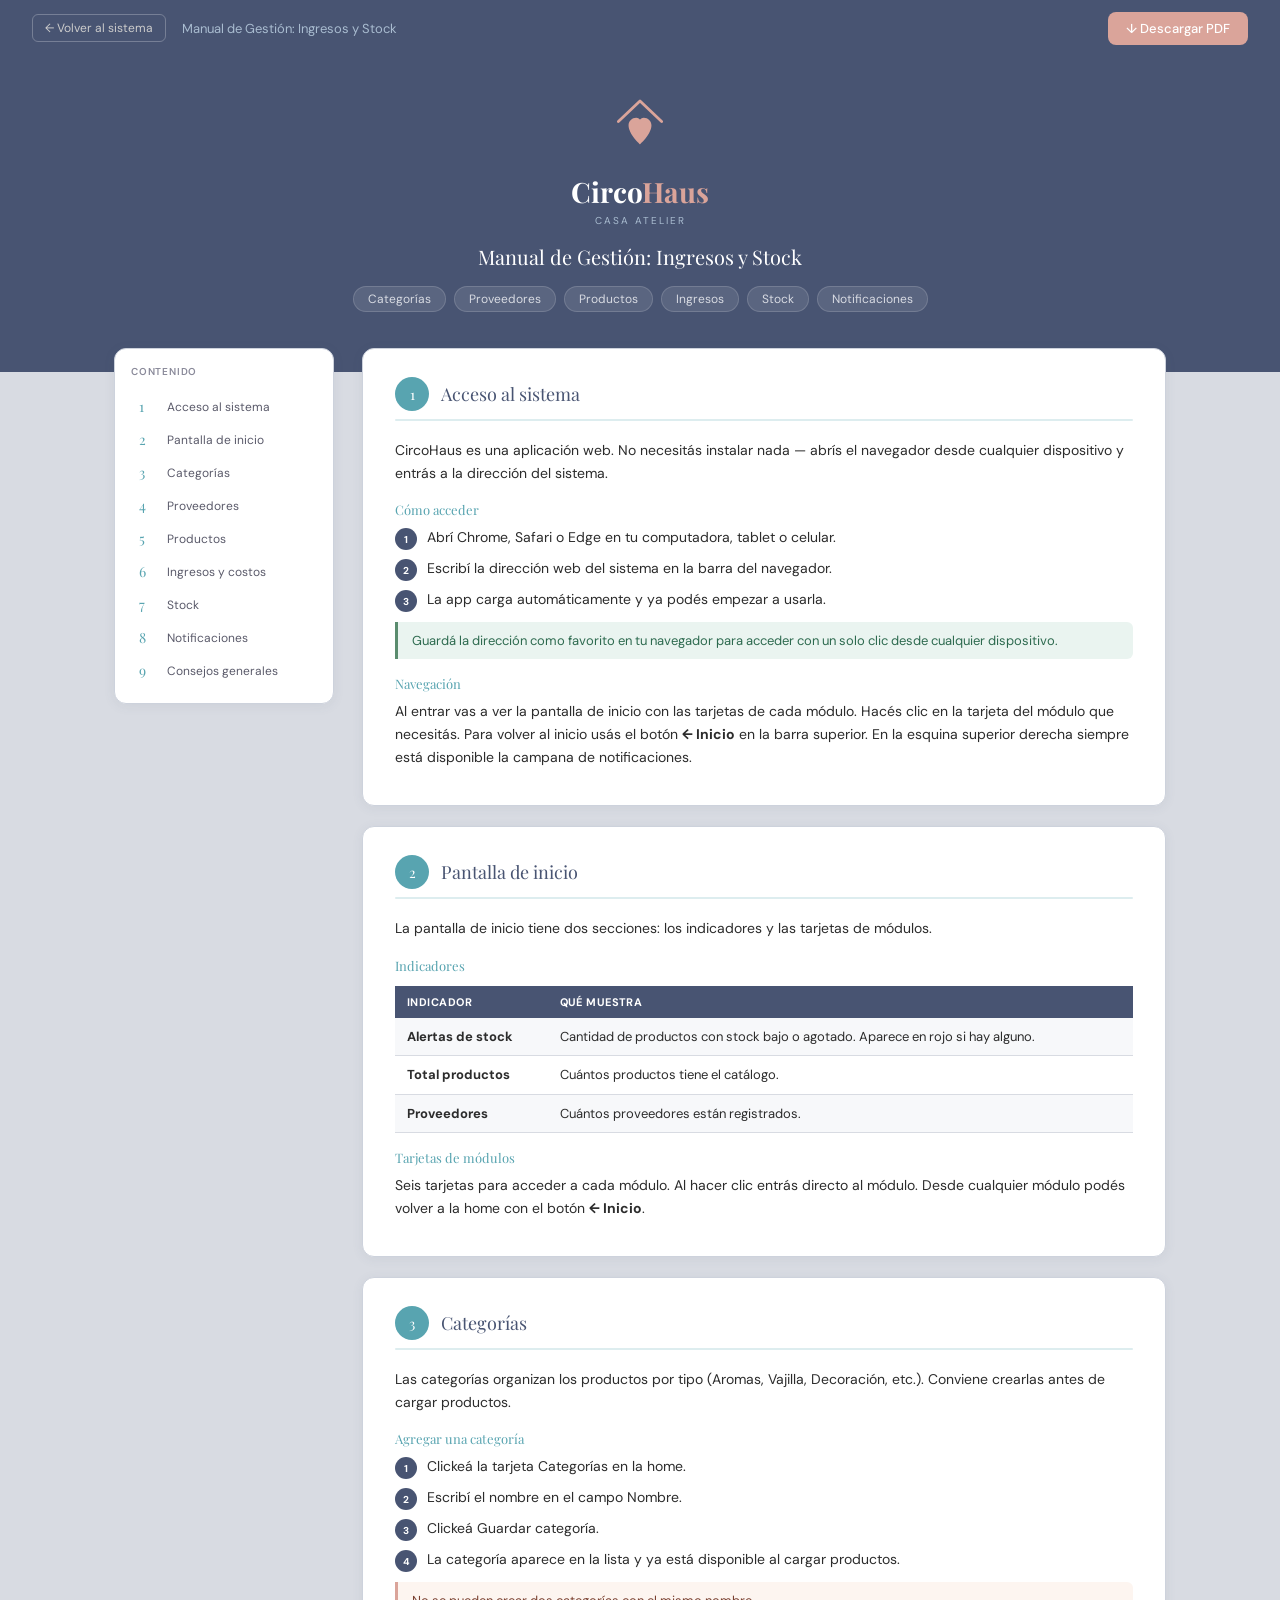
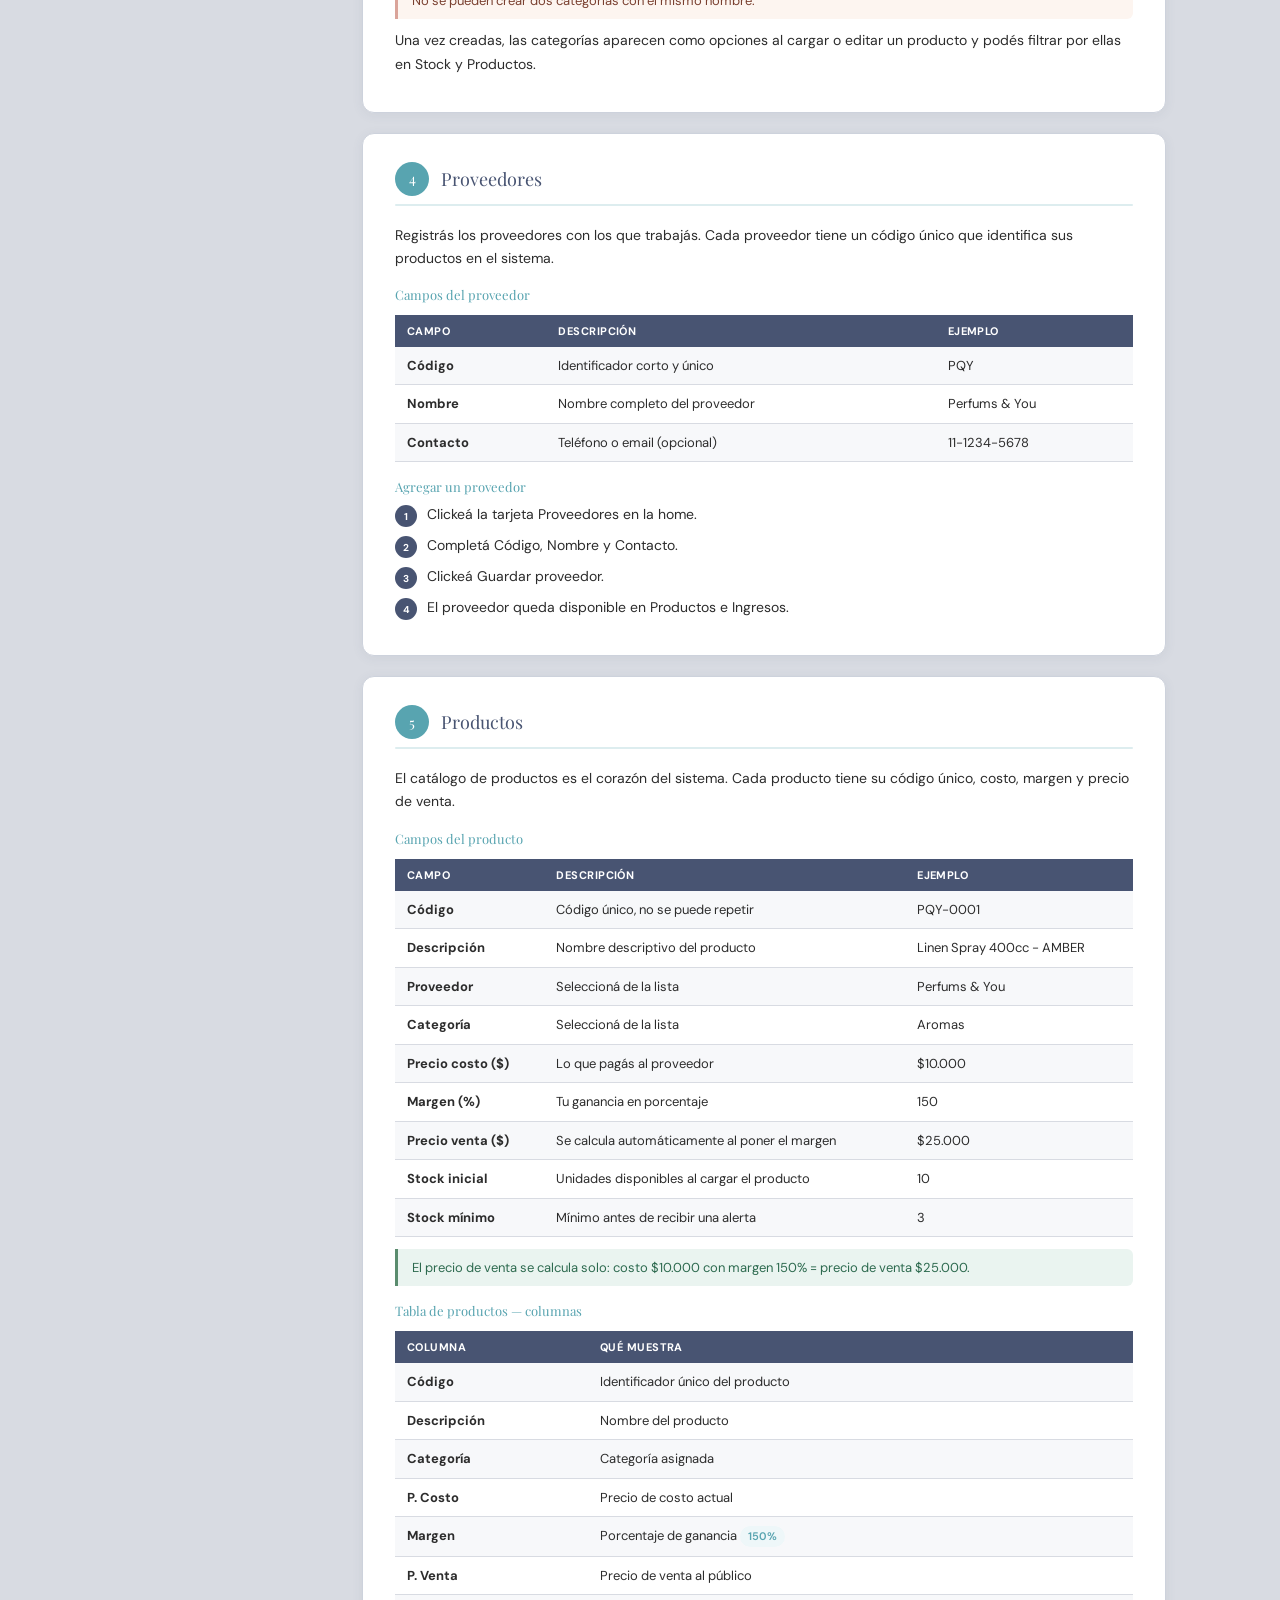
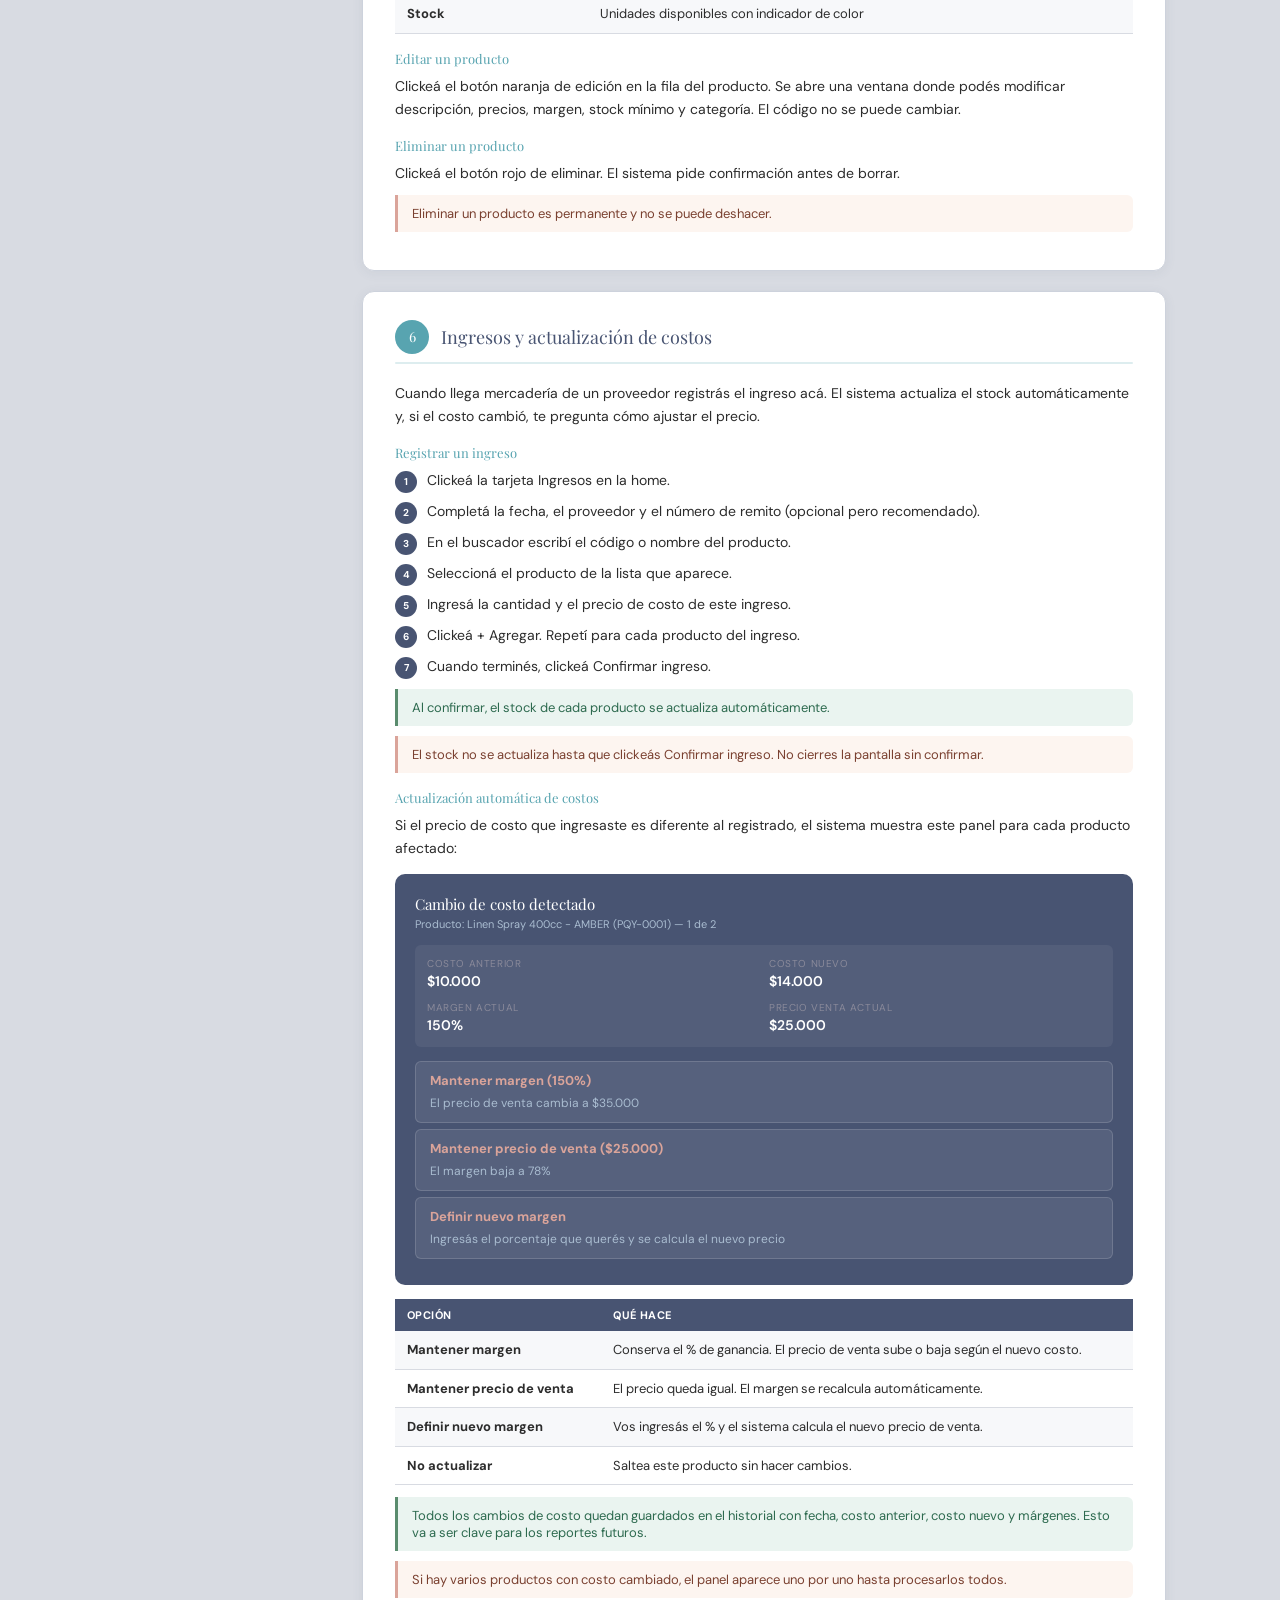
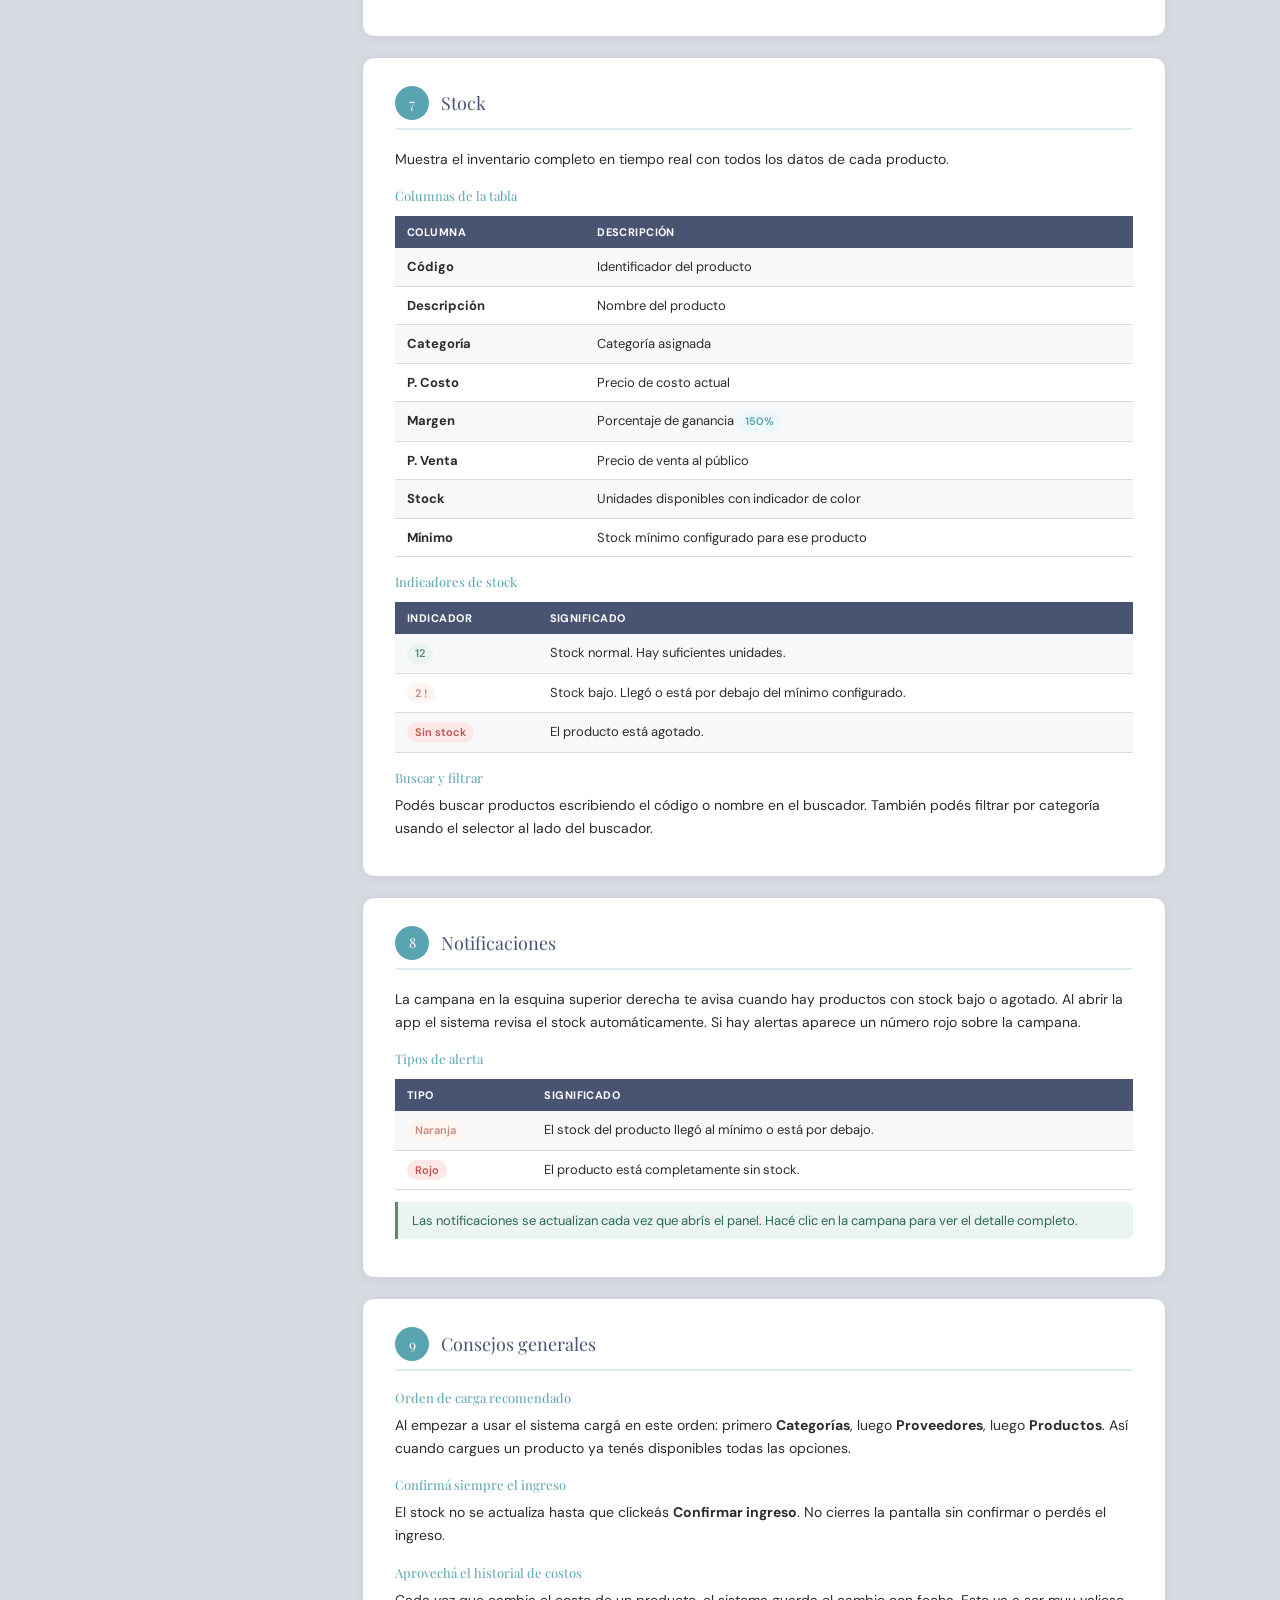
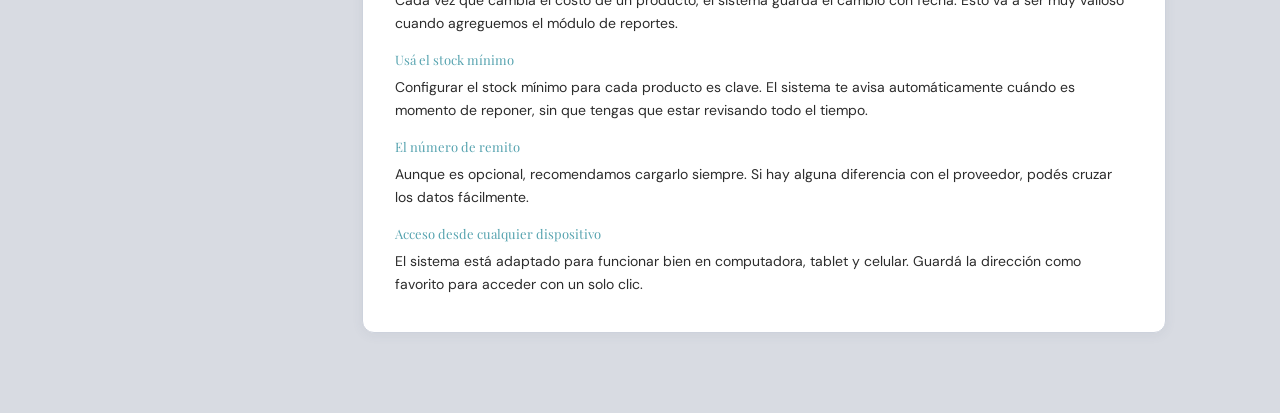
==== manual.html @ c098c0aa "Add files via upload" ====
<!DOCTYPE html>
<html lang="es">
<head>
<meta charset="UTF-8">
<meta name="viewport" content="width=device-width, initial-scale=1.0">
<title>Manual de Gestión — CircoHaus</title>
<link href="https://fonts.googleapis.com/css2?family=Playfair+Display:wght@400;600;700&family=DM+Sans:wght@300;400;500&display=swap" rel="stylesheet">
<style>
  :root {
    --navy:#485472; --teal:#58A4B0; --teal-dark:#3d8a96;
    --rose:#DAA49A; --pearl:#D8DBE2; --blue-mist:#A9BCD0;
    --white:#fff; --off-white:#F7F8FA;
    --text:#2C2C2C; --text-mid:#5a5a6a; --text-light:#8a8a9a;
    --success:#5A8C6E; --border:#cdd2dc;
  }
  * { box-sizing: border-box; margin: 0; padding: 0; }
  body { font-family: 'DM Sans', sans-serif; background: var(--pearl); color: var(--text); }

  /* TOPBAR */
  .topbar {
    position: sticky; top: 0; z-index: 100;
    background: var(--navy);
    display: flex; align-items: center; justify-content: space-between;
    padding: 0 32px; height: 56px;
  }
  .topbar-left { display: flex; align-items: center; gap: 16px; }
  .topbar-logo { font-family: 'Playfair Display', serif; color: #F7F8FA; font-size: 17px; }
  .topbar-logo span { color: var(--rose); }
  .topbar-title { color: var(--blue-mist); font-size: 13px; }
  .btn-back { background: none; border: 1px solid rgba(255,255,255,.25); color: #ccc; font-family: 'DM Sans', sans-serif; font-size: 12px; padding: 5px 12px; border-radius: 6px; cursor: pointer; text-decoration: none; display: inline-flex; align-items: center; gap: 6px; transition: all .2s; }
  .btn-back:hover { background: rgba(255,255,255,.1); color: white; }
  .btn-download { background: var(--rose); color: white; border: none; font-family: 'DM Sans', sans-serif; font-size: 13px; font-weight: 500; padding: 8px 18px; border-radius: 8px; cursor: pointer; text-decoration: none; display: inline-flex; align-items: center; gap: 6px; transition: all .2s; }
  .btn-download:hover { background: #c48a80; }

  /* HERO */
  .hero {
    background: var(--navy);
    padding: 40px 0 60px;
    text-align: center;
  }
  .hero svg { margin-bottom: 16px; }
  .hero h1 { font-family: 'Playfair Display', serif; font-size: 28px; color: white; margin-bottom: 4px; }
  .hero h1 span { color: var(--rose); }
  .hero-sub { font-size: 10px; color: var(--blue-mist); letter-spacing: .2em; text-transform: uppercase; margin-bottom: 16px; }
  .hero-titulo { font-family: 'Playfair Display', serif; font-size: 20px; color: white; margin-bottom: 6px; }
  .hero-chips { display: flex; gap: 8px; justify-content: center; flex-wrap: wrap; margin-top: 16px; }
  .hero-chip { background: rgba(255,255,255,.1); border: 1px solid rgba(255,255,255,.15); border-radius: 20px; padding: 4px 14px; color: var(--pearl); font-size: 12px; }

  /* LAYOUT */
  .layout { display: flex; max-width: 1100px; margin: -24px auto 0; padding: 0 24px 60px; gap: 28px; position: relative; }

  /* SIDEBAR */
  .sidebar { width: 220px; flex-shrink: 0; }
  .sidebar-inner { position: sticky; top: 72px; background: var(--white); border-radius: 12px; padding: 16px; box-shadow: 0 2px 12px rgba(72,84,114,.08); border: 1px solid var(--border); }
  .sidebar-title { font-size: 10px; font-weight: 600; color: var(--text-light); text-transform: uppercase; letter-spacing: .08em; margin-bottom: 12px; }
  .sidebar-item { display: flex; align-items: center; gap: 8px; padding: 7px 8px; border-radius: 6px; font-size: 12px; color: var(--text-mid); cursor: pointer; text-decoration: none; transition: all .15s; }
  .sidebar-item:hover { background: var(--pearl); color: var(--navy); }
  .sidebar-item.active { background: #EEF7F9; color: var(--teal); font-weight: 500; }
  .sidebar-num { font-family: 'Playfair Display', serif; font-size: 14px; color: var(--teal); width: 20px; flex-shrink: 0; }

  /* CONTENT */
  .content { flex: 1; min-width: 0; }

  .sec {
    background: var(--white); border-radius: 12px; padding: 28px 32px;
    margin-bottom: 20px; box-shadow: 0 2px 12px rgba(72,84,114,.07);
    border: 1px solid var(--border);
  }
  .sec-header { display: flex; align-items: center; gap: 12px; margin-bottom: 8px; }
  .sec-num { background: var(--teal); color: white; font-family: 'Playfair Display', serif; font-size: 14px; width: 34px; height: 34px; border-radius: 50%; display: flex; align-items: center; justify-content: center; flex-shrink: 0; }
  .sec-title { font-family: 'Playfair Display', serif; font-size: 18px; color: var(--navy); }
  .sec-line { height: 2px; background: var(--teal); opacity: .2; margin-bottom: 18px; border-radius: 2px; }
  .sub-title { font-family: 'Playfair Display', serif; font-size: 13px; color: var(--teal); margin: 16px 0 8px; }
  p { font-size: 14px; color: var(--text); margin-bottom: 8px; line-height: 1.65; }

  .paso { display: flex; gap: 10px; margin-bottom: 7px; align-items: flex-start; }
  .paso-num { background: var(--navy); color: white; min-width: 22px; height: 22px; border-radius: 50%; display: flex; align-items: center; justify-content: center; font-size: 10px; font-weight: 700; flex-shrink: 0; margin-top: 2px; }
  .paso p { margin: 0; }

  .tip { background: #EAF4F0; border-left: 3px solid var(--success); padding: 10px 14px; border-radius: 0 6px 6px 0; margin: 10px 0; font-size: 13px; color: #2d6a4f; }
  .nota { background: #FDF5F0; border-left: 3px solid var(--rose); padding: 10px 14px; border-radius: 0 6px 6px 0; margin: 10px 0; font-size: 13px; color: #7a4030; }

  table { width: 100%; border-collapse: collapse; margin: 12px 0; font-size: 13px; }
  th { background: var(--navy); color: white; padding: 9px 12px; text-align: left; font-size: 11px; letter-spacing: .04em; text-transform: uppercase; }
  td { padding: 9px 12px; border-bottom: 1px solid var(--pearl); vertical-align: top; line-height: 1.5; }
  tr:nth-child(even) td { background: var(--off-white); }

  .badge { display: inline-block; padding: 2px 8px; border-radius: 12px; font-size: 11px; font-weight: 600; }
  .badge-teal { background: #EEF7F9; color: var(--teal); }
  .badge-green { background: #EAF4F0; color: var(--success); }
  .badge-orange { background: #FDF5F0; color: #c48a80; }
  .badge-red { background: #FDE8E8; color: #C44F4F; }

  /* POPUP DEMO */
  .popup-demo { background: var(--navy); border-radius: 10px; padding: 20px; margin: 14px 0; }
  .popup-demo-title { font-family: 'Playfair Display', serif; font-size: 15px; color: white; margin-bottom: 3px; }
  .popup-demo-sub { font-size: 11px; color: var(--blue-mist); margin-bottom: 14px; }
  .popup-info-grid { display: grid; grid-template-columns: 1fr 1fr; gap: 10px; background: rgba(255,255,255,.06); border-radius: 6px; padding: 12px; margin-bottom: 14px; }
  .popup-info-item label { font-size: 10px; color: var(--text-light); text-transform: uppercase; letter-spacing: .06em; display: block; }
  .popup-info-item span { font-size: 14px; color: white; font-weight: 600; }
  .popup-opcion { background: rgba(255,255,255,.08); border: 1px solid rgba(255,255,255,.15); border-radius: 6px; padding: 10px 14px; margin-bottom: 6px; }
  .popup-opcion strong { color: var(--rose); display: block; margin-bottom: 2px; font-size: 13px; }
  .popup-opcion span { color: var(--blue-mist); font-size: 12px; }

  @media(max-width:768px) {
    .layout { flex-direction: column; padding: 0 16px 40px; }
    .sidebar { width: 100%; }
    .sidebar-inner { position: static; }
    .topbar { padding: 0 16px; }
    .topbar-title { display: none; }
    .hero { padding: 28px 16px 48px; }
    .sec { padding: 20px; }
  }
</style>
</head>
<body>

<div class="topbar">
  <div class="topbar-left">
    <a href="index.html" class="btn-back">← Volver al sistema</a>
    <span class="topbar-title">Manual de Gestión: Ingresos y Stock</span>
  </div>
  <a href="docs/manual_gestion_ingresos_stock.pdf" download class="btn-download">↓ Descargar PDF</a>
</div>

<div class="hero">
  <svg width="52" height="56" viewBox="0 0 40 44" fill="none">
    <path d="M3 20 L20 4 L37 20" stroke="#DAA49A" stroke-width="2.2" stroke-linecap="round" stroke-linejoin="round"/>
    <path d="M20 38 C20 38 11 30 11 23 C11 19.5 13.8 17 17 17 C18.6 17 19.8 18.2 20 18.5 C20.2 18.2 21.4 17 23 17 C26.2 17 29 19.5 29 23 C29 30 20 38 20 38Z" fill="#DAA49A"/>
  </svg>
  <h1>Circo<span>Haus</span></h1>
  <div class="hero-sub">Casa Atelier</div>
  <div class="hero-titulo">Manual de Gestión: Ingresos y Stock</div>
  <div class="hero-chips">
    <div class="hero-chip">Categorías</div>
    <div class="hero-chip">Proveedores</div>
    <div class="hero-chip">Productos</div>
    <div class="hero-chip">Ingresos</div>
    <div class="hero-chip">Stock</div>
    <div class="hero-chip">Notificaciones</div>
  </div>
</div>

<div class="layout">

  <!-- SIDEBAR -->
  <div class="sidebar">
    <div class="sidebar-inner">
      <div class="sidebar-title">Contenido</div>
      <a class="sidebar-item" href="#s1"><div class="sidebar-num">1</div>Acceso al sistema</a>
      <a class="sidebar-item" href="#s2"><div class="sidebar-num">2</div>Pantalla de inicio</a>
      <a class="sidebar-item" href="#s3"><div class="sidebar-num">3</div>Categorías</a>
      <a class="sidebar-item" href="#s4"><div class="sidebar-num">4</div>Proveedores</a>
      <a class="sidebar-item" href="#s5"><div class="sidebar-num">5</div>Productos</a>
      <a class="sidebar-item" href="#s6"><div class="sidebar-num">6</div>Ingresos y costos</a>
      <a class="sidebar-item" href="#s7"><div class="sidebar-num">7</div>Stock</a>
      <a class="sidebar-item" href="#s8"><div class="sidebar-num">8</div>Notificaciones</a>
      <a class="sidebar-item" href="#s9"><div class="sidebar-num">9</div>Consejos generales</a>
    </div>
  </div>

  <!-- CONTENT -->
  <div class="content">

    <div class="sec" id="s1">
      <div class="sec-header"><div class="sec-num">1</div><div class="sec-title">Acceso al sistema</div></div>
      <div class="sec-line"></div>
      <p>CircoHaus es una aplicación web. No necesitás instalar nada — abrís el navegador desde cualquier dispositivo y entrás a la dirección del sistema.</p>
      <div class="sub-title">Cómo acceder</div>
      <div class="paso"><div class="paso-num">1</div><p>Abrí Chrome, Safari o Edge en tu computadora, tablet o celular.</p></div>
      <div class="paso"><div class="paso-num">2</div><p>Escribí la dirección web del sistema en la barra del navegador.</p></div>
      <div class="paso"><div class="paso-num">3</div><p>La app carga automáticamente y ya podés empezar a usarla.</p></div>
      <div class="tip">Guardá la dirección como favorito en tu navegador para acceder con un solo clic desde cualquier dispositivo.</div>
      <div class="sub-title">Navegación</div>
      <p>Al entrar vas a ver la pantalla de inicio con las tarjetas de cada módulo. Hacés clic en la tarjeta del módulo que necesitás. Para volver al inicio usás el botón <strong>← Inicio</strong> en la barra superior. En la esquina superior derecha siempre está disponible la campana de notificaciones.</p>
    </div>

    <div class="sec" id="s2">
      <div class="sec-header"><div class="sec-num">2</div><div class="sec-title">Pantalla de inicio</div></div>
      <div class="sec-line"></div>
      <p>La pantalla de inicio tiene dos secciones: los indicadores y las tarjetas de módulos.</p>
      <div class="sub-title">Indicadores</div>
      <table>
        <tr><th>Indicador</th><th>Qué muestra</th></tr>
        <tr><td><strong>Alertas de stock</strong></td><td>Cantidad de productos con stock bajo o agotado. Aparece en rojo si hay alguno.</td></tr>
        <tr><td><strong>Total productos</strong></td><td>Cuántos productos tiene el catálogo.</td></tr>
        <tr><td><strong>Proveedores</strong></td><td>Cuántos proveedores están registrados.</td></tr>
      </table>
      <div class="sub-title">Tarjetas de módulos</div>
      <p>Seis tarjetas para acceder a cada módulo. Al hacer clic entrás directo al módulo. Desde cualquier módulo podés volver a la home con el botón <strong>← Inicio</strong>.</p>
    </div>

    <div class="sec" id="s3">
      <div class="sec-header"><div class="sec-num">3</div><div class="sec-title">Categorías</div></div>
      <div class="sec-line"></div>
      <p>Las categorías organizan los productos por tipo (Aromas, Vajilla, Decoración, etc.). Conviene crearlas antes de cargar productos.</p>
      <div class="sub-title">Agregar una categoría</div>
      <div class="paso"><div class="paso-num">1</div><p>Clickeá la tarjeta Categorías en la home.</p></div>
      <div class="paso"><div class="paso-num">2</div><p>Escribí el nombre en el campo Nombre.</p></div>
      <div class="paso"><div class="paso-num">3</div><p>Clickeá Guardar categoría.</p></div>
      <div class="paso"><div class="paso-num">4</div><p>La categoría aparece en la lista y ya está disponible al cargar productos.</p></div>
      <div class="nota">No se pueden crear dos categorías con el mismo nombre.</div>
      <p>Una vez creadas, las categorías aparecen como opciones al cargar o editar un producto y podés filtrar por ellas en Stock y Productos.</p>
    </div>

    <div class="sec" id="s4">
      <div class="sec-header"><div class="sec-num">4</div><div class="sec-title">Proveedores</div></div>
      <div class="sec-line"></div>
      <p>Registrás los proveedores con los que trabajás. Cada proveedor tiene un código único que identifica sus productos en el sistema.</p>
      <div class="sub-title">Campos del proveedor</div>
      <table>
        <tr><th>Campo</th><th>Descripción</th><th>Ejemplo</th></tr>
        <tr><td><strong>Código</strong></td><td>Identificador corto y único</td><td>PQY</td></tr>
        <tr><td><strong>Nombre</strong></td><td>Nombre completo del proveedor</td><td>Perfums &amp; You</td></tr>
        <tr><td><strong>Contacto</strong></td><td>Teléfono o email (opcional)</td><td>11-1234-5678</td></tr>
      </table>
      <div class="sub-title">Agregar un proveedor</div>
      <div class="paso"><div class="paso-num">1</div><p>Clickeá la tarjeta Proveedores en la home.</p></div>
      <div class="paso"><div class="paso-num">2</div><p>Completá Código, Nombre y Contacto.</p></div>
      <div class="paso"><div class="paso-num">3</div><p>Clickeá Guardar proveedor.</p></div>
      <div class="paso"><div class="paso-num">4</div><p>El proveedor queda disponible en Productos e Ingresos.</p></div>
    </div>

    <div class="sec" id="s5">
      <div class="sec-header"><div class="sec-num">5</div><div class="sec-title">Productos</div></div>
      <div class="sec-line"></div>
      <p>El catálogo de productos es el corazón del sistema. Cada producto tiene su código único, costo, margen y precio de venta.</p>
      <div class="sub-title">Campos del producto</div>
      <table>
        <tr><th>Campo</th><th>Descripción</th><th>Ejemplo</th></tr>
        <tr><td><strong>Código</strong></td><td>Código único, no se puede repetir</td><td>PQY-0001</td></tr>
        <tr><td><strong>Descripción</strong></td><td>Nombre descriptivo del producto</td><td>Linen Spray 400cc - AMBER</td></tr>
        <tr><td><strong>Proveedor</strong></td><td>Seleccioná de la lista</td><td>Perfums &amp; You</td></tr>
        <tr><td><strong>Categoría</strong></td><td>Seleccioná de la lista</td><td>Aromas</td></tr>
        <tr><td><strong>Precio costo ($)</strong></td><td>Lo que pagás al proveedor</td><td>$10.000</td></tr>
        <tr><td><strong>Margen (%)</strong></td><td>Tu ganancia en porcentaje</td><td>150</td></tr>
        <tr><td><strong>Precio venta ($)</strong></td><td>Se calcula automáticamente al poner el margen</td><td>$25.000</td></tr>
        <tr><td><strong>Stock inicial</strong></td><td>Unidades disponibles al cargar el producto</td><td>10</td></tr>
        <tr><td><strong>Stock mínimo</strong></td><td>Mínimo antes de recibir una alerta</td><td>3</td></tr>
      </table>
      <div class="tip">El precio de venta se calcula solo: costo $10.000 con margen 150% = precio de venta $25.000.</div>
      <div class="sub-title">Tabla de productos — columnas</div>
      <table>
        <tr><th>Columna</th><th>Qué muestra</th></tr>
        <tr><td><strong>Código</strong></td><td>Identificador único del producto</td></tr>
        <tr><td><strong>Descripción</strong></td><td>Nombre del producto</td></tr>
        <tr><td><strong>Categoría</strong></td><td>Categoría asignada</td></tr>
        <tr><td><strong>P. Costo</strong></td><td>Precio de costo actual</td></tr>
        <tr><td><strong>Margen</strong></td><td>Porcentaje de ganancia <span class="badge badge-teal">150%</span></td></tr>
        <tr><td><strong>P. Venta</strong></td><td>Precio de venta al público</td></tr>
        <tr><td><strong>Stock</strong></td><td>Unidades disponibles con indicador de color</td></tr>
      </table>
      <div class="sub-title">Editar un producto</div>
      <p>Clickeá el botón naranja de edición en la fila del producto. Se abre una ventana donde podés modificar descripción, precios, margen, stock mínimo y categoría. El código no se puede cambiar.</p>
      <div class="sub-title">Eliminar un producto</div>
      <p>Clickeá el botón rojo de eliminar. El sistema pide confirmación antes de borrar.</p>
      <div class="nota">Eliminar un producto es permanente y no se puede deshacer.</div>
    </div>

    <div class="sec" id="s6">
      <div class="sec-header"><div class="sec-num">6</div><div class="sec-title">Ingresos y actualización de costos</div></div>
      <div class="sec-line"></div>
      <p>Cuando llega mercadería de un proveedor registrás el ingreso acá. El sistema actualiza el stock automáticamente y, si el costo cambió, te pregunta cómo ajustar el precio.</p>
      <div class="sub-title">Registrar un ingreso</div>
      <div class="paso"><div class="paso-num">1</div><p>Clickeá la tarjeta Ingresos en la home.</p></div>
      <div class="paso"><div class="paso-num">2</div><p>Completá la fecha, el proveedor y el número de remito (opcional pero recomendado).</p></div>
      <div class="paso"><div class="paso-num">3</div><p>En el buscador escribí el código o nombre del producto.</p></div>
      <div class="paso"><div class="paso-num">4</div><p>Seleccioná el producto de la lista que aparece.</p></div>
      <div class="paso"><div class="paso-num">5</div><p>Ingresá la cantidad y el precio de costo de este ingreso.</p></div>
      <div class="paso"><div class="paso-num">6</div><p>Clickeá + Agregar. Repetí para cada producto del ingreso.</p></div>
      <div class="paso"><div class="paso-num">7</div><p>Cuando terminés, clickeá Confirmar ingreso.</p></div>
      <div class="tip">Al confirmar, el stock de cada producto se actualiza automáticamente.</div>
      <div class="nota">El stock no se actualiza hasta que clickeás Confirmar ingreso. No cierres la pantalla sin confirmar.</div>
      <div class="sub-title">Actualización automática de costos</div>
      <p>Si el precio de costo que ingresaste es diferente al registrado, el sistema muestra este panel para cada producto afectado:</p>
      <div class="popup-demo">
        <div class="popup-demo-title">Cambio de costo detectado</div>
        <div class="popup-demo-sub">Producto: Linen Spray 400cc - AMBER (PQY-0001) — 1 de 2</div>
        <div class="popup-info-grid">
          <div class="popup-info-item"><label>Costo anterior</label><span>$10.000</span></div>
          <div class="popup-info-item"><label>Costo nuevo</label><span>$14.000</span></div>
          <div class="popup-info-item"><label>Margen actual</label><span>150%</span></div>
          <div class="popup-info-item"><label>Precio venta actual</label><span>$25.000</span></div>
        </div>
        <div class="popup-opcion"><strong>Mantener margen (150%)</strong><span>El precio de venta cambia a $35.000</span></div>
        <div class="popup-opcion"><strong>Mantener precio de venta ($25.000)</strong><span>El margen baja a 78%</span></div>
        <div class="popup-opcion"><strong>Definir nuevo margen</strong><span>Ingresás el porcentaje que querés y se calcula el nuevo precio</span></div>
      </div>
      <table>
        <tr><th>Opción</th><th>Qué hace</th></tr>
        <tr><td><strong>Mantener margen</strong></td><td>Conserva el % de ganancia. El precio de venta sube o baja según el nuevo costo.</td></tr>
        <tr><td><strong>Mantener precio de venta</strong></td><td>El precio queda igual. El margen se recalcula automáticamente.</td></tr>
        <tr><td><strong>Definir nuevo margen</strong></td><td>Vos ingresás el % y el sistema calcula el nuevo precio de venta.</td></tr>
        <tr><td><strong>No actualizar</strong></td><td>Saltea este producto sin hacer cambios.</td></tr>
      </table>
      <div class="tip">Todos los cambios de costo quedan guardados en el historial con fecha, costo anterior, costo nuevo y márgenes. Esto va a ser clave para los reportes futuros.</div>
      <div class="nota">Si hay varios productos con costo cambiado, el panel aparece uno por uno hasta procesarlos todos.</div>
    </div>

    <div class="sec" id="s7">
      <div class="sec-header"><div class="sec-num">7</div><div class="sec-title">Stock</div></div>
      <div class="sec-line"></div>
      <p>Muestra el inventario completo en tiempo real con todos los datos de cada producto.</p>
      <div class="sub-title">Columnas de la tabla</div>
      <table>
        <tr><th>Columna</th><th>Descripción</th></tr>
        <tr><td><strong>Código</strong></td><td>Identificador del producto</td></tr>
        <tr><td><strong>Descripción</strong></td><td>Nombre del producto</td></tr>
        <tr><td><strong>Categoría</strong></td><td>Categoría asignada</td></tr>
        <tr><td><strong>P. Costo</strong></td><td>Precio de costo actual</td></tr>
        <tr><td><strong>Margen</strong></td><td>Porcentaje de ganancia <span class="badge badge-teal">150%</span></td></tr>
        <tr><td><strong>P. Venta</strong></td><td>Precio de venta al público</td></tr>
        <tr><td><strong>Stock</strong></td><td>Unidades disponibles con indicador de color</td></tr>
        <tr><td><strong>Mínimo</strong></td><td>Stock mínimo configurado para ese producto</td></tr>
      </table>
      <div class="sub-title">Indicadores de stock</div>
      <table>
        <tr><th>Indicador</th><th>Significado</th></tr>
        <tr><td><span class="badge badge-green">12</span></td><td>Stock normal. Hay suficientes unidades.</td></tr>
        <tr><td><span class="badge badge-orange">2 !</span></td><td>Stock bajo. Llegó o está por debajo del mínimo configurado.</td></tr>
        <tr><td><span class="badge badge-red">Sin stock</span></td><td>El producto está agotado.</td></tr>
      </table>
      <div class="sub-title">Buscar y filtrar</div>
      <p>Podés buscar productos escribiendo el código o nombre en el buscador. También podés filtrar por categoría usando el selector al lado del buscador.</p>
    </div>

    <div class="sec" id="s8">
      <div class="sec-header"><div class="sec-num">8</div><div class="sec-title">Notificaciones</div></div>
      <div class="sec-line"></div>
      <p>La campana en la esquina superior derecha te avisa cuando hay productos con stock bajo o agotado. Al abrir la app el sistema revisa el stock automáticamente. Si hay alertas aparece un número rojo sobre la campana.</p>
      <div class="sub-title">Tipos de alerta</div>
      <table>
        <tr><th>Tipo</th><th>Significado</th></tr>
        <tr><td><span class="badge badge-orange">Naranja</span></td><td>El stock del producto llegó al mínimo o está por debajo.</td></tr>
        <tr><td><span class="badge badge-red">Rojo</span></td><td>El producto está completamente sin stock.</td></tr>
      </table>
      <div class="tip">Las notificaciones se actualizan cada vez que abrís el panel. Hacé clic en la campana para ver el detalle completo.</div>
    </div>

    <div class="sec" id="s9">
      <div class="sec-header"><div class="sec-num">9</div><div class="sec-title">Consejos generales</div></div>
      <div class="sec-line"></div>
      <div class="sub-title">Orden de carga recomendado</div>
      <p>Al empezar a usar el sistema cargá en este orden: primero <strong>Categorías</strong>, luego <strong>Proveedores</strong>, luego <strong>Productos</strong>. Así cuando cargues un producto ya tenés disponibles todas las opciones.</p>
      <div class="sub-title">Confirmá siempre el ingreso</div>
      <p>El stock no se actualiza hasta que clickeás <strong>Confirmar ingreso</strong>. No cierres la pantalla sin confirmar o perdés el ingreso.</p>
      <div class="sub-title">Aprovechá el historial de costos</div>
      <p>Cada vez que cambia el costo de un producto, el sistema guarda el cambio con fecha. Esto va a ser muy valioso cuando agreguemos el módulo de reportes.</p>
      <div class="sub-title">Usá el stock mínimo</div>
      <p>Configurar el stock mínimo para cada producto es clave. El sistema te avisa automáticamente cuándo es momento de reponer, sin que tengas que estar revisando todo el tiempo.</p>
      <div class="sub-title">El número de remito</div>
      <p>Aunque es opcional, recomendamos cargarlo siempre. Si hay alguna diferencia con el proveedor, podés cruzar los datos fácilmente.</p>
      <div class="sub-title">Acceso desde cualquier dispositivo</div>
      <p>El sistema está adaptado para funcionar bien en computadora, tablet y celular. Guardá la dirección como favorito para acceder con un solo clic.</p>
    </div>

  </div>
</div>

</body>
</html>
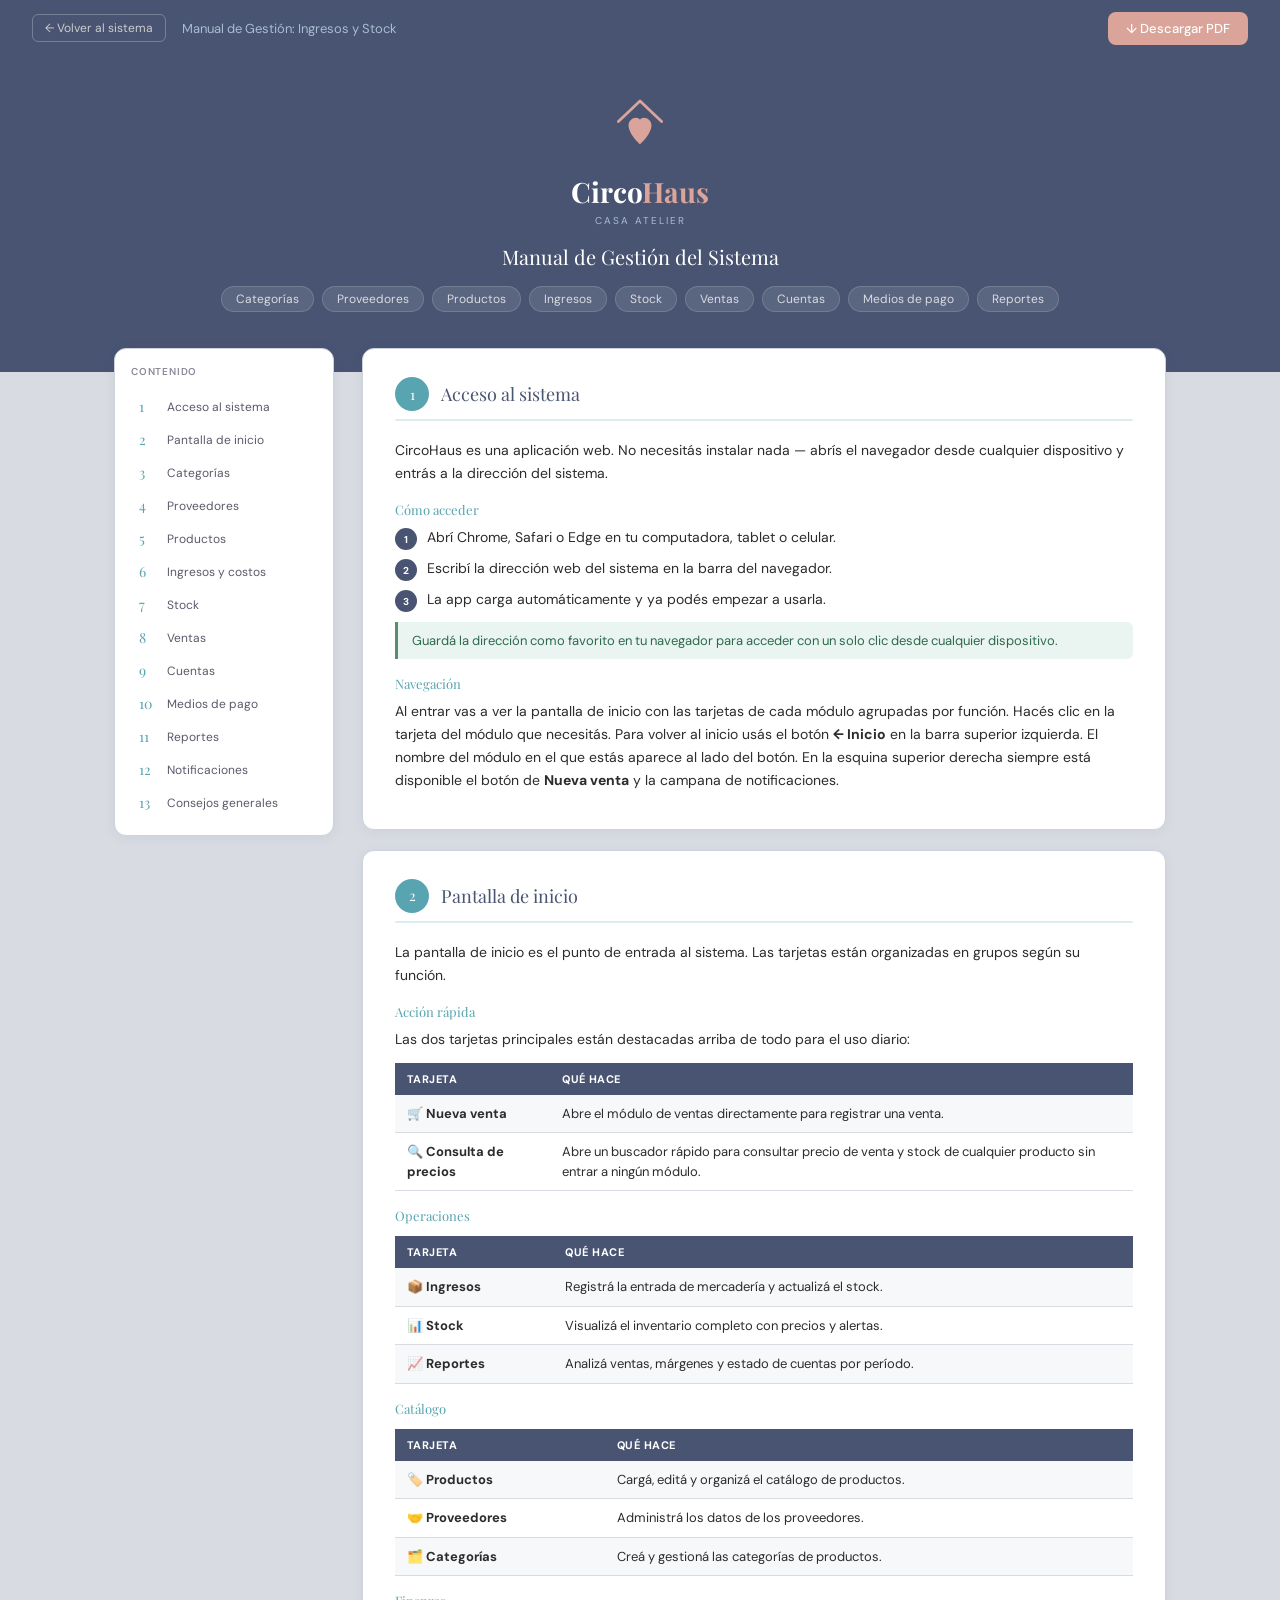
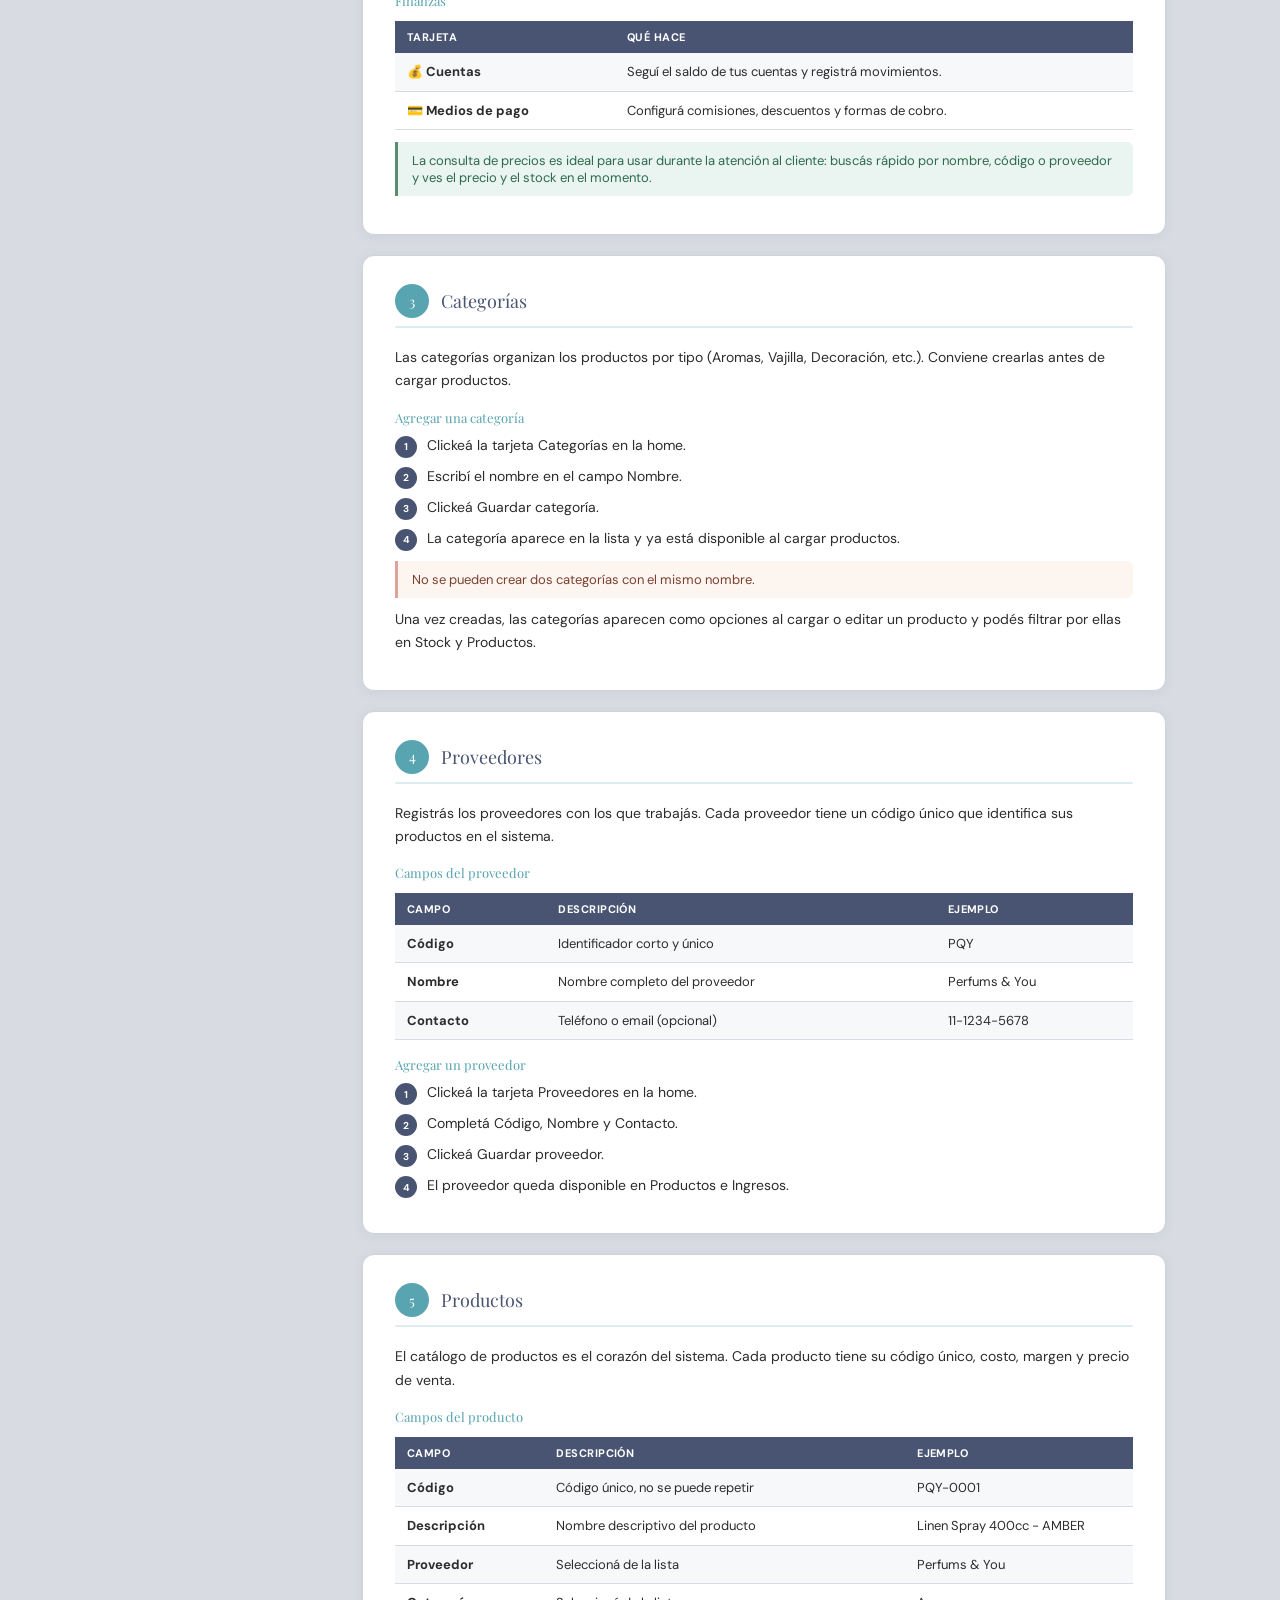
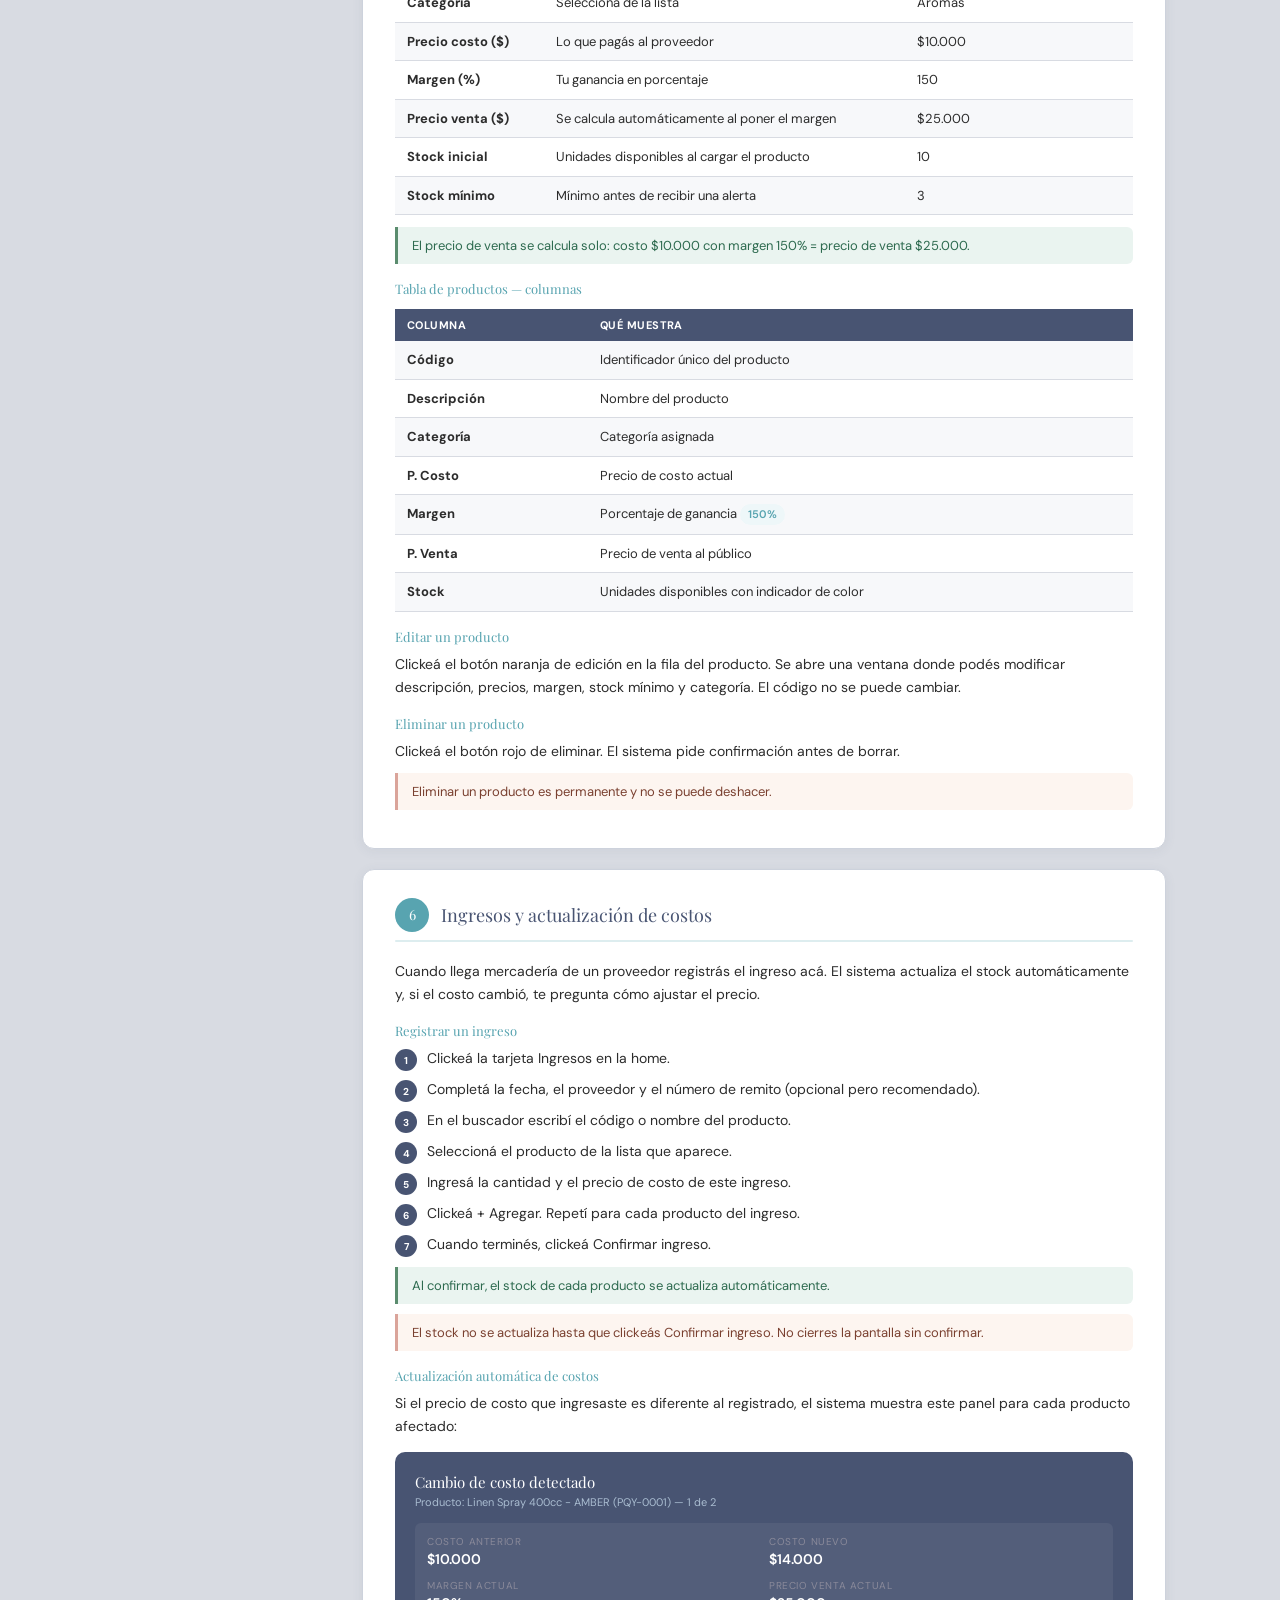
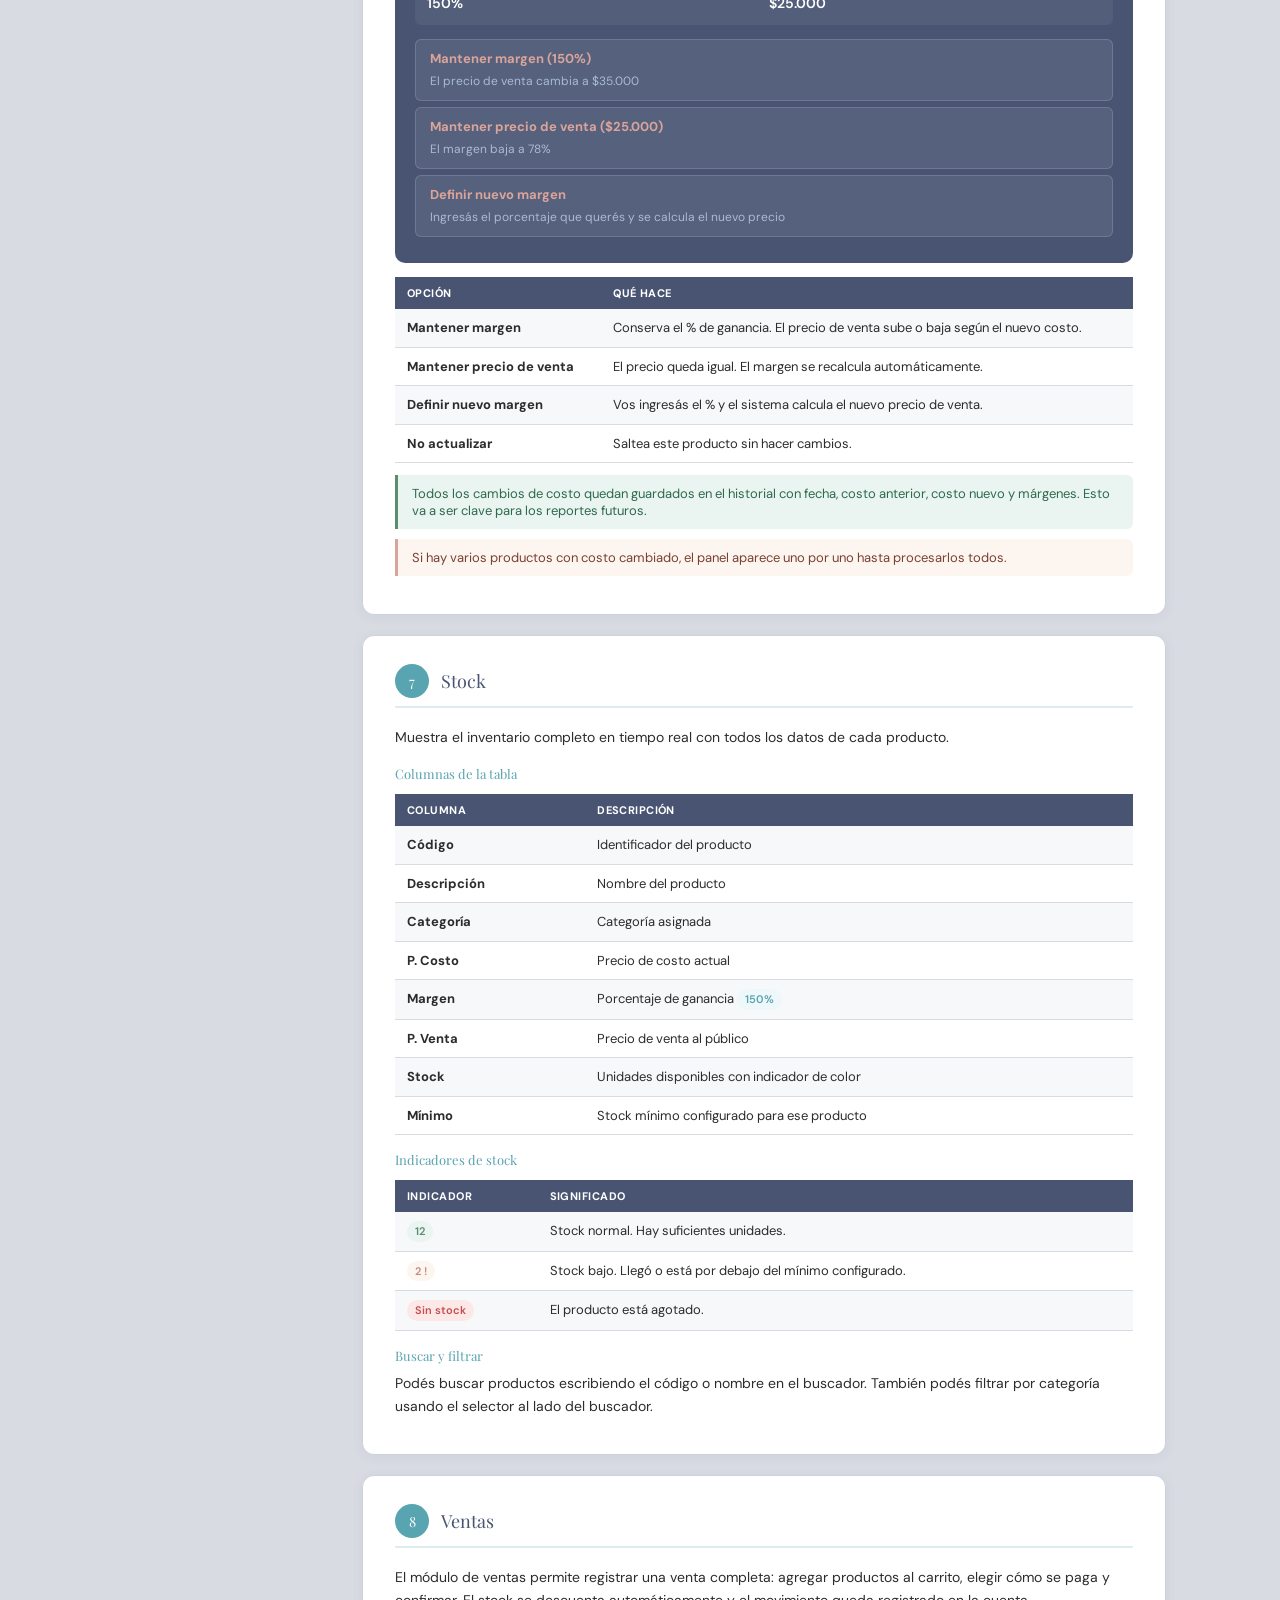
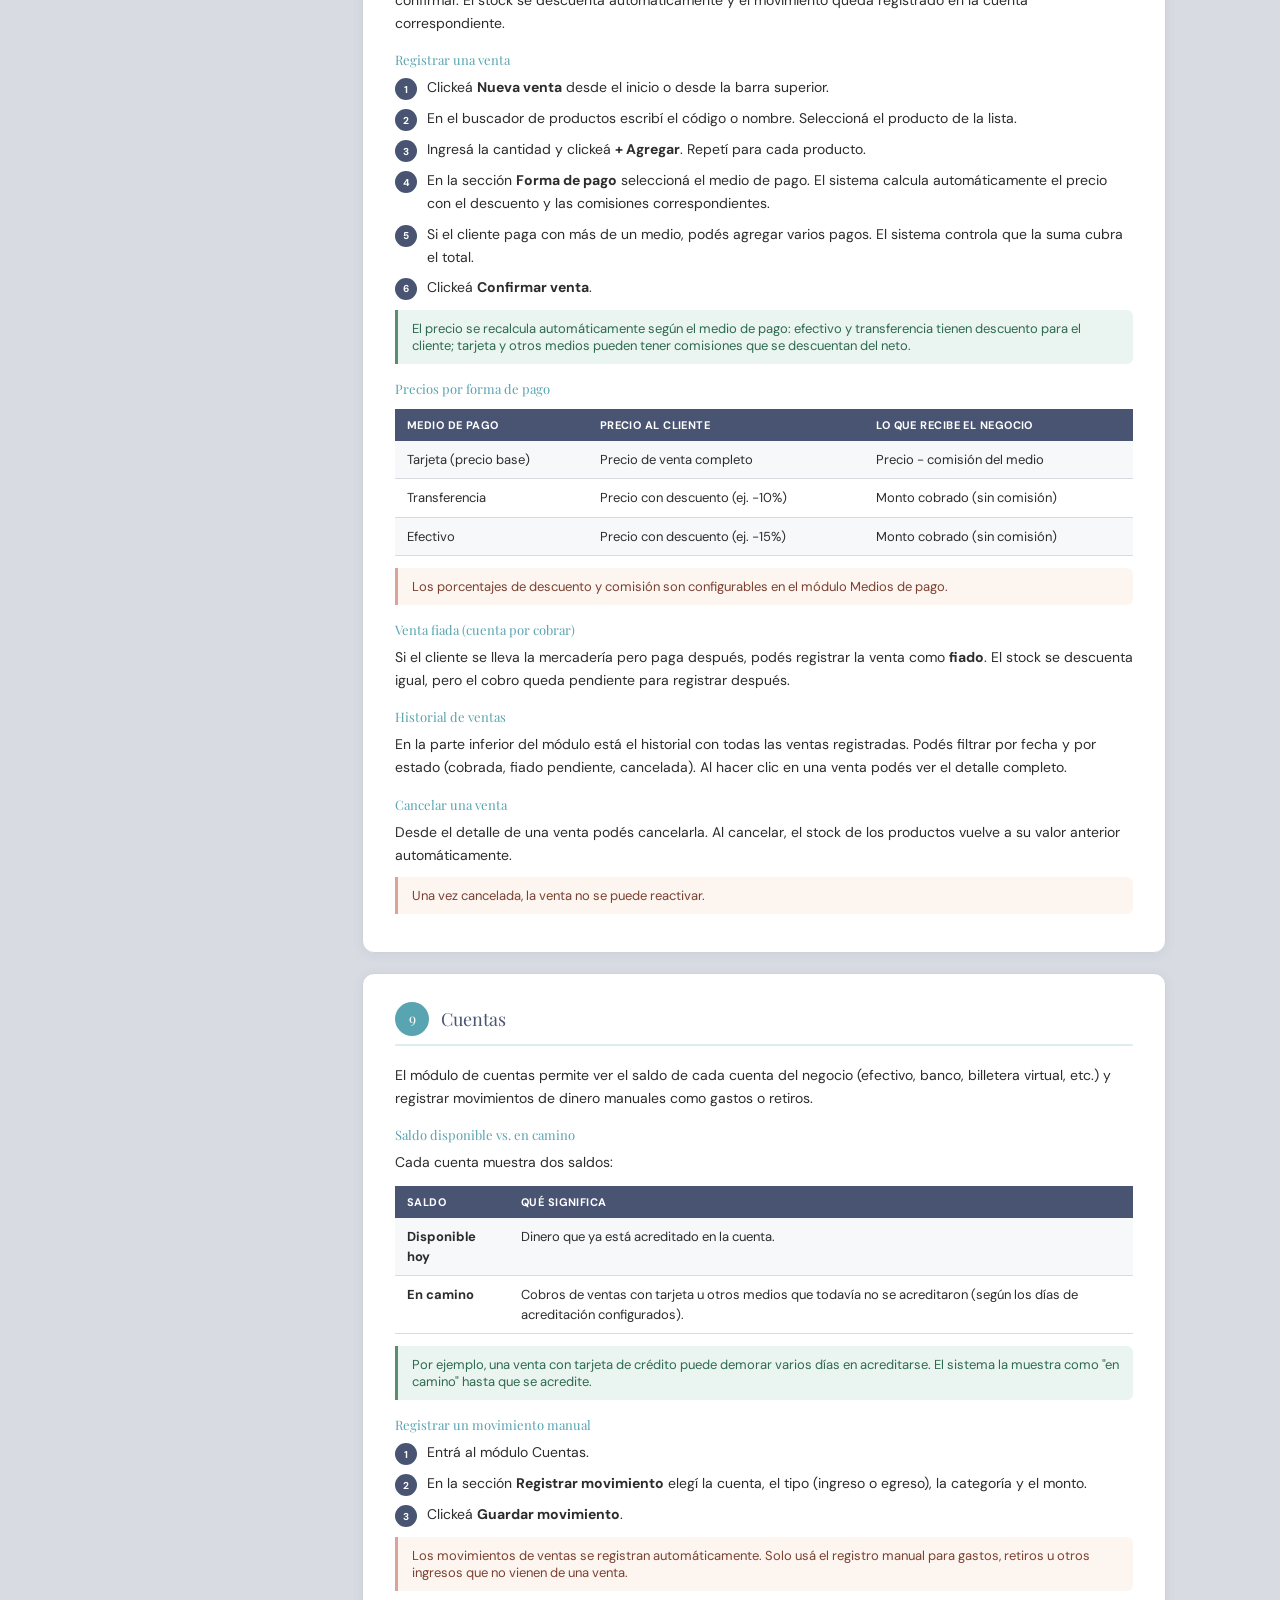
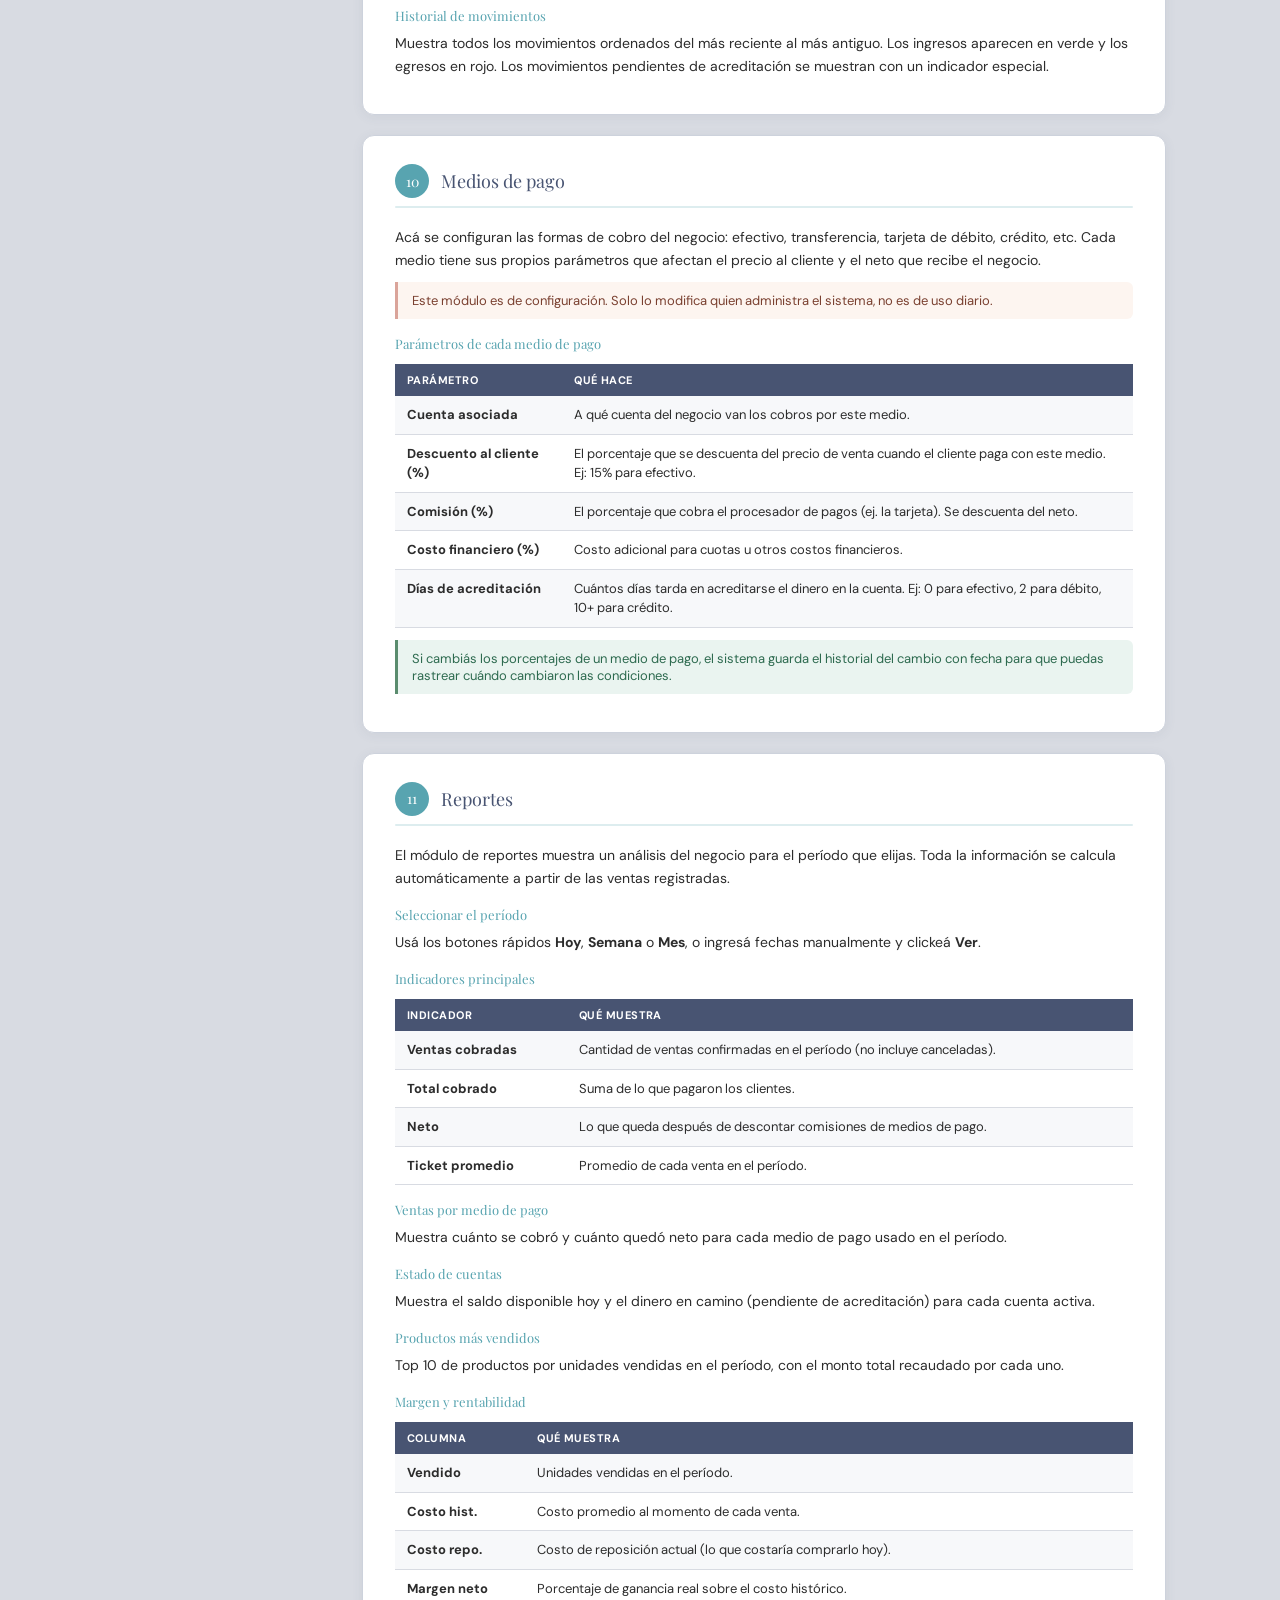
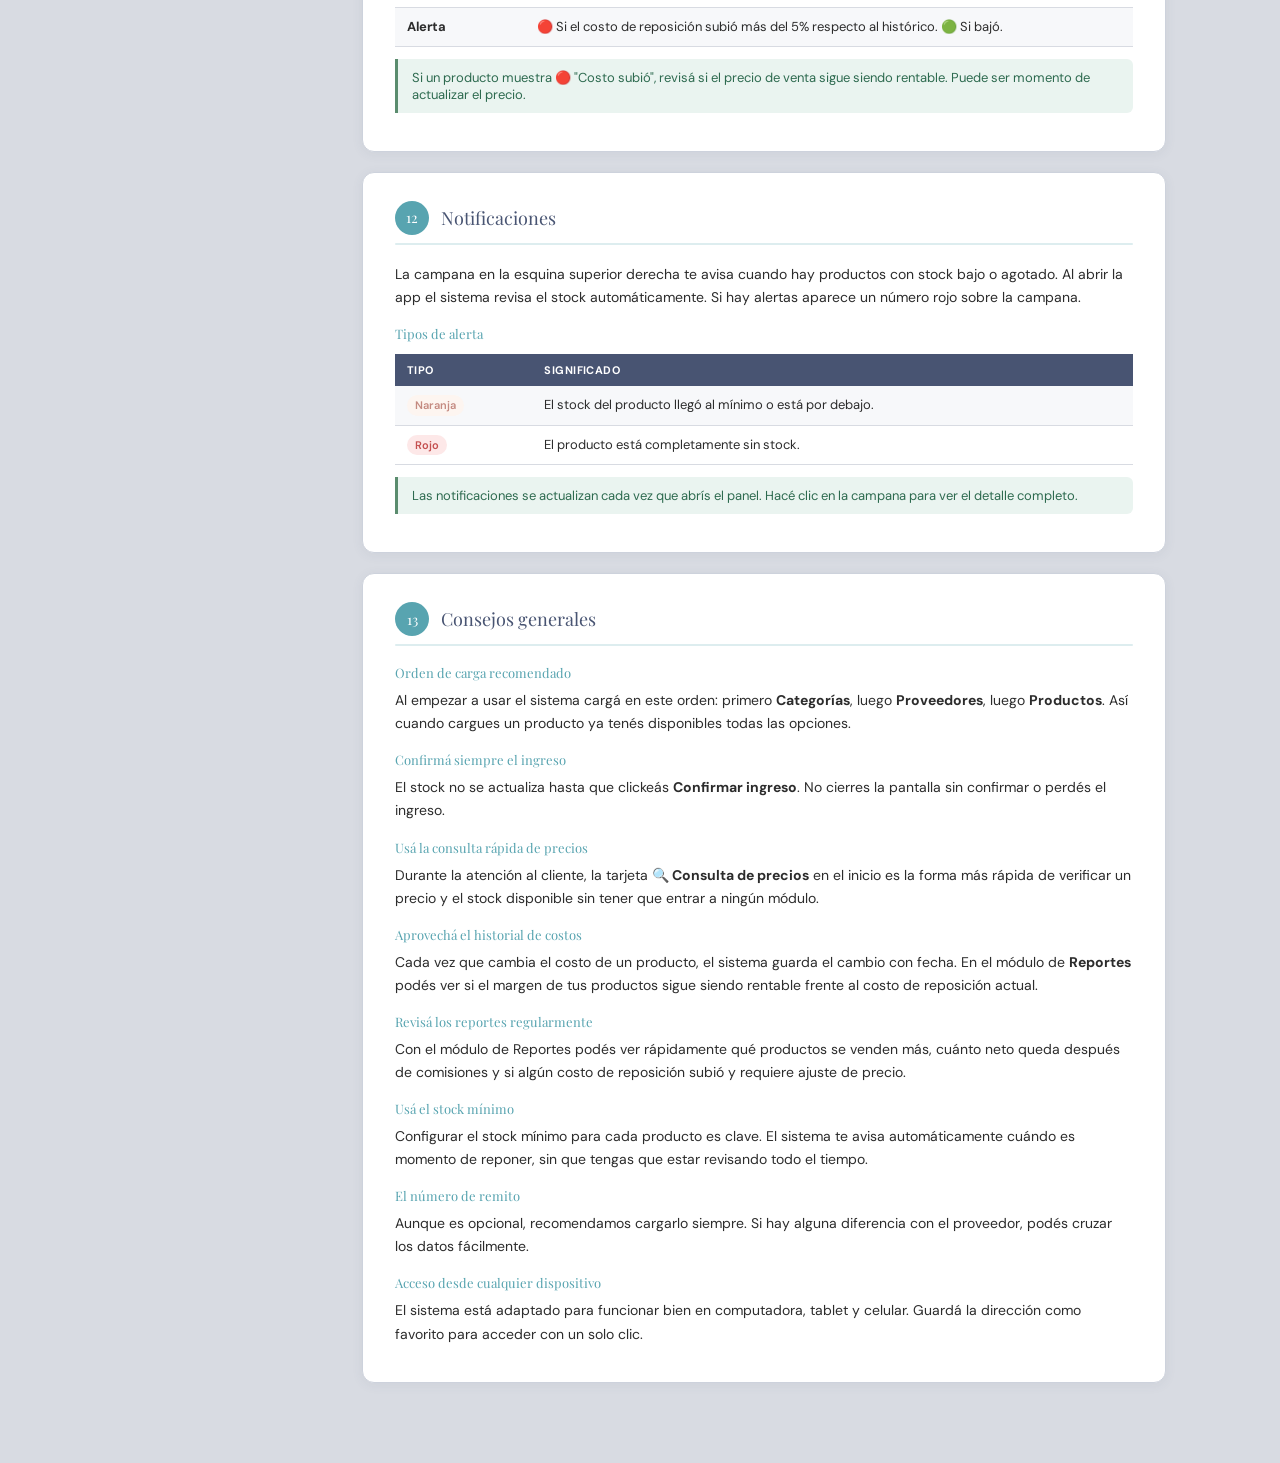
==== commit 788d0594: "Add files via upload" ====
--- a/manual.html
+++ b/manual.html
@@ -130,14 +130,17 @@
   </svg>
   <h1>Circo<span>Haus</span></h1>
   <div class="hero-sub">Casa Atelier</div>
-  <div class="hero-titulo">Manual de Gestión: Ingresos y Stock</div>
+  <div class="hero-titulo">Manual de Gestión del Sistema</div>
   <div class="hero-chips">
     <div class="hero-chip">Categorías</div>
     <div class="hero-chip">Proveedores</div>
     <div class="hero-chip">Productos</div>
     <div class="hero-chip">Ingresos</div>
     <div class="hero-chip">Stock</div>
-    <div class="hero-chip">Notificaciones</div>
+    <div class="hero-chip">Ventas</div>
+    <div class="hero-chip">Cuentas</div>
+    <div class="hero-chip">Medios de pago</div>
+    <div class="hero-chip">Reportes</div>
   </div>
 </div>
 
@@ -154,8 +157,12 @@
       <a class="sidebar-item" href="#s5"><div class="sidebar-num">5</div>Productos</a>
       <a class="sidebar-item" href="#s6"><div class="sidebar-num">6</div>Ingresos y costos</a>
       <a class="sidebar-item" href="#s7"><div class="sidebar-num">7</div>Stock</a>
-      <a class="sidebar-item" href="#s8"><div class="sidebar-num">8</div>Notificaciones</a>
-      <a class="sidebar-item" href="#s9"><div class="sidebar-num">9</div>Consejos generales</a>
+      <a class="sidebar-item" href="#s8"><div class="sidebar-num">8</div>Ventas</a>
+      <a class="sidebar-item" href="#s9"><div class="sidebar-num">9</div>Cuentas</a>
+      <a class="sidebar-item" href="#s10"><div class="sidebar-num">10</div>Medios de pago</a>
+      <a class="sidebar-item" href="#s11"><div class="sidebar-num">11</div>Reportes</a>
+      <a class="sidebar-item" href="#s12"><div class="sidebar-num">12</div>Notificaciones</a>
+      <a class="sidebar-item" href="#s13"><div class="sidebar-num">13</div>Consejos generales</a>
     </div>
   </div>
 
@@ -172,22 +179,41 @@
       <div class="paso"><div class="paso-num">3</div><p>La app carga automáticamente y ya podés empezar a usarla.</p></div>
       <div class="tip">Guardá la dirección como favorito en tu navegador para acceder con un solo clic desde cualquier dispositivo.</div>
       <div class="sub-title">Navegación</div>
-      <p>Al entrar vas a ver la pantalla de inicio con las tarjetas de cada módulo. Hacés clic en la tarjeta del módulo que necesitás. Para volver al inicio usás el botón <strong>← Inicio</strong> en la barra superior. En la esquina superior derecha siempre está disponible la campana de notificaciones.</p>
+      <p>Al entrar vas a ver la pantalla de inicio con las tarjetas de cada módulo agrupadas por función. Hacés clic en la tarjeta del módulo que necesitás. Para volver al inicio usás el botón <strong>← Inicio</strong> en la barra superior izquierda. El nombre del módulo en el que estás aparece al lado del botón. En la esquina superior derecha siempre está disponible el botón de <strong>Nueva venta</strong> y la campana de notificaciones.</p>
     </div>
 
     <div class="sec" id="s2">
       <div class="sec-header"><div class="sec-num">2</div><div class="sec-title">Pantalla de inicio</div></div>
       <div class="sec-line"></div>
-      <p>La pantalla de inicio tiene dos secciones: los indicadores y las tarjetas de módulos.</p>
-      <div class="sub-title">Indicadores</div>
-      <table>
-        <tr><th>Indicador</th><th>Qué muestra</th></tr>
-        <tr><td><strong>Alertas de stock</strong></td><td>Cantidad de productos con stock bajo o agotado. Aparece en rojo si hay alguno.</td></tr>
-        <tr><td><strong>Total productos</strong></td><td>Cuántos productos tiene el catálogo.</td></tr>
-        <tr><td><strong>Proveedores</strong></td><td>Cuántos proveedores están registrados.</td></tr>
-      </table>
-      <div class="sub-title">Tarjetas de módulos</div>
-      <p>Seis tarjetas para acceder a cada módulo. Al hacer clic entrás directo al módulo. Desde cualquier módulo podés volver a la home con el botón <strong>← Inicio</strong>.</p>
+      <p>La pantalla de inicio es el punto de entrada al sistema. Las tarjetas están organizadas en grupos según su función.</p>
+      <div class="sub-title">Acción rápida</div>
+      <p>Las dos tarjetas principales están destacadas arriba de todo para el uso diario:</p>
+      <table>
+        <tr><th>Tarjeta</th><th>Qué hace</th></tr>
+        <tr><td><strong>🛒 Nueva venta</strong></td><td>Abre el módulo de ventas directamente para registrar una venta.</td></tr>
+        <tr><td><strong>🔍 Consulta de precios</strong></td><td>Abre un buscador rápido para consultar precio de venta y stock de cualquier producto sin entrar a ningún módulo.</td></tr>
+      </table>
+      <div class="sub-title">Operaciones</div>
+      <table>
+        <tr><th>Tarjeta</th><th>Qué hace</th></tr>
+        <tr><td><strong>📦 Ingresos</strong></td><td>Registrá la entrada de mercadería y actualizá el stock.</td></tr>
+        <tr><td><strong>📊 Stock</strong></td><td>Visualizá el inventario completo con precios y alertas.</td></tr>
+        <tr><td><strong>📈 Reportes</strong></td><td>Analizá ventas, márgenes y estado de cuentas por período.</td></tr>
+      </table>
+      <div class="sub-title">Catálogo</div>
+      <table>
+        <tr><th>Tarjeta</th><th>Qué hace</th></tr>
+        <tr><td><strong>🏷️ Productos</strong></td><td>Cargá, editá y organizá el catálogo de productos.</td></tr>
+        <tr><td><strong>🤝 Proveedores</strong></td><td>Administrá los datos de los proveedores.</td></tr>
+        <tr><td><strong>🗂️ Categorías</strong></td><td>Creá y gestioná las categorías de productos.</td></tr>
+      </table>
+      <div class="sub-title">Finanzas</div>
+      <table>
+        <tr><th>Tarjeta</th><th>Qué hace</th></tr>
+        <tr><td><strong>💰 Cuentas</strong></td><td>Seguí el saldo de tus cuentas y registrá movimientos.</td></tr>
+        <tr><td><strong>💳 Medios de pago</strong></td><td>Configurá comisiones, descuentos y formas de cobro.</td></tr>
+      </table>
+      <div class="tip">La consulta de precios es ideal para usar durante la atención al cliente: buscás rápido por nombre, código o proveedor y ves el precio y el stock en el momento.</div>
     </div>
 
     <div class="sec" id="s3">
@@ -325,7 +351,121 @@
     </div>
 
     <div class="sec" id="s8">
-      <div class="sec-header"><div class="sec-num">8</div><div class="sec-title">Notificaciones</div></div>
+      <div class="sec-header"><div class="sec-num">8</div><div class="sec-title">Ventas</div></div>
+      <div class="sec-line"></div>
+      <p>El módulo de ventas permite registrar una venta completa: agregar productos al carrito, elegir cómo se paga y confirmar. El stock se descuenta automáticamente y el movimiento queda registrado en la cuenta correspondiente.</p>
+
+      <div class="sub-title">Registrar una venta</div>
+      <div class="paso"><div class="paso-num">1</div><p>Clickeá <strong>Nueva venta</strong> desde el inicio o desde la barra superior.</p></div>
+      <div class="paso"><div class="paso-num">2</div><p>En el buscador de productos escribí el código o nombre. Seleccioná el producto de la lista.</p></div>
+      <div class="paso"><div class="paso-num">3</div><p>Ingresá la cantidad y clickeá <strong>+ Agregar</strong>. Repetí para cada producto.</p></div>
+      <div class="paso"><div class="paso-num">4</div><p>En la sección <strong>Forma de pago</strong> seleccioná el medio de pago. El sistema calcula automáticamente el precio con el descuento y las comisiones correspondientes.</p></div>
+      <div class="paso"><div class="paso-num">5</div><p>Si el cliente paga con más de un medio, podés agregar varios pagos. El sistema controla que la suma cubra el total.</p></div>
+      <div class="paso"><div class="paso-num">6</div><p>Clickeá <strong>Confirmar venta</strong>.</p></div>
+      <div class="tip">El precio se recalcula automáticamente según el medio de pago: efectivo y transferencia tienen descuento para el cliente; tarjeta y otros medios pueden tener comisiones que se descuentan del neto.</div>
+
+      <div class="sub-title">Precios por forma de pago</div>
+      <table>
+        <tr><th>Medio de pago</th><th>Precio al cliente</th><th>Lo que recibe el negocio</th></tr>
+        <tr><td>Tarjeta (precio base)</td><td>Precio de venta completo</td><td>Precio − comisión del medio</td></tr>
+        <tr><td>Transferencia</td><td>Precio con descuento (ej. −10%)</td><td>Monto cobrado (sin comisión)</td></tr>
+        <tr><td>Efectivo</td><td>Precio con descuento (ej. −15%)</td><td>Monto cobrado (sin comisión)</td></tr>
+      </table>
+      <div class="nota">Los porcentajes de descuento y comisión son configurables en el módulo Medios de pago.</div>
+
+      <div class="sub-title">Venta fiada (cuenta por cobrar)</div>
+      <p>Si el cliente se lleva la mercadería pero paga después, podés registrar la venta como <strong>fiado</strong>. El stock se descuenta igual, pero el cobro queda pendiente para registrar después.</p>
+
+      <div class="sub-title">Historial de ventas</div>
+      <p>En la parte inferior del módulo está el historial con todas las ventas registradas. Podés filtrar por fecha y por estado (cobrada, fiado pendiente, cancelada). Al hacer clic en una venta podés ver el detalle completo.</p>
+
+      <div class="sub-title">Cancelar una venta</div>
+      <p>Desde el detalle de una venta podés cancelarla. Al cancelar, el stock de los productos vuelve a su valor anterior automáticamente.</p>
+      <div class="nota">Una vez cancelada, la venta no se puede reactivar.</div>
+    </div>
+
+    <div class="sec" id="s9">
+      <div class="sec-header"><div class="sec-num">9</div><div class="sec-title">Cuentas</div></div>
+      <div class="sec-line"></div>
+      <p>El módulo de cuentas permite ver el saldo de cada cuenta del negocio (efectivo, banco, billetera virtual, etc.) y registrar movimientos de dinero manuales como gastos o retiros.</p>
+
+      <div class="sub-title">Saldo disponible vs. en camino</div>
+      <p>Cada cuenta muestra dos saldos:</p>
+      <table>
+        <tr><th>Saldo</th><th>Qué significa</th></tr>
+        <tr><td><strong>Disponible hoy</strong></td><td>Dinero que ya está acreditado en la cuenta.</td></tr>
+        <tr><td><strong>En camino</strong></td><td>Cobros de ventas con tarjeta u otros medios que todavía no se acreditaron (según los días de acreditación configurados).</td></tr>
+      </table>
+      <div class="tip">Por ejemplo, una venta con tarjeta de crédito puede demorar varios días en acreditarse. El sistema la muestra como "en camino" hasta que se acredite.</div>
+
+      <div class="sub-title">Registrar un movimiento manual</div>
+      <div class="paso"><div class="paso-num">1</div><p>Entrá al módulo Cuentas.</p></div>
+      <div class="paso"><div class="paso-num">2</div><p>En la sección <strong>Registrar movimiento</strong> elegí la cuenta, el tipo (ingreso o egreso), la categoría y el monto.</p></div>
+      <div class="paso"><div class="paso-num">3</div><p>Clickeá <strong>Guardar movimiento</strong>.</p></div>
+      <div class="nota">Los movimientos de ventas se registran automáticamente. Solo usá el registro manual para gastos, retiros u otros ingresos que no vienen de una venta.</div>
+
+      <div class="sub-title">Historial de movimientos</div>
+      <p>Muestra todos los movimientos ordenados del más reciente al más antiguo. Los ingresos aparecen en verde y los egresos en rojo. Los movimientos pendientes de acreditación se muestran con un indicador especial.</p>
+    </div>
+
+    <div class="sec" id="s10">
+      <div class="sec-header"><div class="sec-num">10</div><div class="sec-title">Medios de pago</div></div>
+      <div class="sec-line"></div>
+      <p>Acá se configuran las formas de cobro del negocio: efectivo, transferencia, tarjeta de débito, crédito, etc. Cada medio tiene sus propios parámetros que afectan el precio al cliente y el neto que recibe el negocio.</p>
+      <div class="nota">Este módulo es de configuración. Solo lo modifica quien administra el sistema, no es de uso diario.</div>
+
+      <div class="sub-title">Parámetros de cada medio de pago</div>
+      <table>
+        <tr><th>Parámetro</th><th>Qué hace</th></tr>
+        <tr><td><strong>Cuenta asociada</strong></td><td>A qué cuenta del negocio van los cobros por este medio.</td></tr>
+        <tr><td><strong>Descuento al cliente (%)</strong></td><td>El porcentaje que se descuenta del precio de venta cuando el cliente paga con este medio. Ej: 15% para efectivo.</td></tr>
+        <tr><td><strong>Comisión (%)</strong></td><td>El porcentaje que cobra el procesador de pagos (ej. la tarjeta). Se descuenta del neto.</td></tr>
+        <tr><td><strong>Costo financiero (%)</strong></td><td>Costo adicional para cuotas u otros costos financieros.</td></tr>
+        <tr><td><strong>Días de acreditación</strong></td><td>Cuántos días tarda en acreditarse el dinero en la cuenta. Ej: 0 para efectivo, 2 para débito, 10+ para crédito.</td></tr>
+      </table>
+      <div class="tip">Si cambiás los porcentajes de un medio de pago, el sistema guarda el historial del cambio con fecha para que puedas rastrear cuándo cambiaron las condiciones.</div>
+    </div>
+
+    <div class="sec" id="s11">
+      <div class="sec-header"><div class="sec-num">11</div><div class="sec-title">Reportes</div></div>
+      <div class="sec-line"></div>
+      <p>El módulo de reportes muestra un análisis del negocio para el período que elijas. Toda la información se calcula automáticamente a partir de las ventas registradas.</p>
+
+      <div class="sub-title">Seleccionar el período</div>
+      <p>Usá los botones rápidos <strong>Hoy</strong>, <strong>Semana</strong> o <strong>Mes</strong>, o ingresá fechas manualmente y clickeá <strong>Ver</strong>.</p>
+
+      <div class="sub-title">Indicadores principales</div>
+      <table>
+        <tr><th>Indicador</th><th>Qué muestra</th></tr>
+        <tr><td><strong>Ventas cobradas</strong></td><td>Cantidad de ventas confirmadas en el período (no incluye canceladas).</td></tr>
+        <tr><td><strong>Total cobrado</strong></td><td>Suma de lo que pagaron los clientes.</td></tr>
+        <tr><td><strong>Neto</strong></td><td>Lo que queda después de descontar comisiones de medios de pago.</td></tr>
+        <tr><td><strong>Ticket promedio</strong></td><td>Promedio de cada venta en el período.</td></tr>
+      </table>
+
+      <div class="sub-title">Ventas por medio de pago</div>
+      <p>Muestra cuánto se cobró y cuánto quedó neto para cada medio de pago usado en el período.</p>
+
+      <div class="sub-title">Estado de cuentas</div>
+      <p>Muestra el saldo disponible hoy y el dinero en camino (pendiente de acreditación) para cada cuenta activa.</p>
+
+      <div class="sub-title">Productos más vendidos</div>
+      <p>Top 10 de productos por unidades vendidas en el período, con el monto total recaudado por cada uno.</p>
+
+      <div class="sub-title">Margen y rentabilidad</div>
+      <table>
+        <tr><th>Columna</th><th>Qué muestra</th></tr>
+        <tr><td><strong>Vendido</strong></td><td>Unidades vendidas en el período.</td></tr>
+        <tr><td><strong>Costo hist.</strong></td><td>Costo promedio al momento de cada venta.</td></tr>
+        <tr><td><strong>Costo repo.</strong></td><td>Costo de reposición actual (lo que costaría comprarlo hoy).</td></tr>
+        <tr><td><strong>Margen neto</strong></td><td>Porcentaje de ganancia real sobre el costo histórico.</td></tr>
+        <tr><td><strong>Alerta</strong></td><td>🔴 Si el costo de reposición subió más del 5% respecto al histórico. 🟢 Si bajó.</td></tr>
+      </table>
+      <div class="tip">Si un producto muestra 🔴 "Costo subió", revisá si el precio de venta sigue siendo rentable. Puede ser momento de actualizar el precio.</div>
+    </div>
+
+    <div class="sec" id="s12">
+      <div class="sec-header"><div class="sec-num">12</div><div class="sec-title">Notificaciones</div></div>
       <div class="sec-line"></div>
       <p>La campana en la esquina superior derecha te avisa cuando hay productos con stock bajo o agotado. Al abrir la app el sistema revisa el stock automáticamente. Si hay alertas aparece un número rojo sobre la campana.</p>
       <div class="sub-title">Tipos de alerta</div>
@@ -337,15 +477,19 @@
       <div class="tip">Las notificaciones se actualizan cada vez que abrís el panel. Hacé clic en la campana para ver el detalle completo.</div>
     </div>
 
-    <div class="sec" id="s9">
-      <div class="sec-header"><div class="sec-num">9</div><div class="sec-title">Consejos generales</div></div>
+    <div class="sec" id="s13">
+      <div class="sec-header"><div class="sec-num">13</div><div class="sec-title">Consejos generales</div></div>
       <div class="sec-line"></div>
       <div class="sub-title">Orden de carga recomendado</div>
       <p>Al empezar a usar el sistema cargá en este orden: primero <strong>Categorías</strong>, luego <strong>Proveedores</strong>, luego <strong>Productos</strong>. Así cuando cargues un producto ya tenés disponibles todas las opciones.</p>
       <div class="sub-title">Confirmá siempre el ingreso</div>
       <p>El stock no se actualiza hasta que clickeás <strong>Confirmar ingreso</strong>. No cierres la pantalla sin confirmar o perdés el ingreso.</p>
+      <div class="sub-title">Usá la consulta rápida de precios</div>
+      <p>Durante la atención al cliente, la tarjeta <strong>🔍 Consulta de precios</strong> en el inicio es la forma más rápida de verificar un precio y el stock disponible sin tener que entrar a ningún módulo.</p>
       <div class="sub-title">Aprovechá el historial de costos</div>
-      <p>Cada vez que cambia el costo de un producto, el sistema guarda el cambio con fecha. Esto va a ser muy valioso cuando agreguemos el módulo de reportes.</p>
+      <p>Cada vez que cambia el costo de un producto, el sistema guarda el cambio con fecha. En el módulo de <strong>Reportes</strong> podés ver si el margen de tus productos sigue siendo rentable frente al costo de reposición actual.</p>
+      <div class="sub-title">Revisá los reportes regularmente</div>
+      <p>Con el módulo de Reportes podés ver rápidamente qué productos se venden más, cuánto neto queda después de comisiones y si algún costo de reposición subió y requiere ajuste de precio.</p>
       <div class="sub-title">Usá el stock mínimo</div>
       <p>Configurar el stock mínimo para cada producto es clave. El sistema te avisa automáticamente cuándo es momento de reponer, sin que tengas que estar revisando todo el tiempo.</p>
       <div class="sub-title">El número de remito</div>
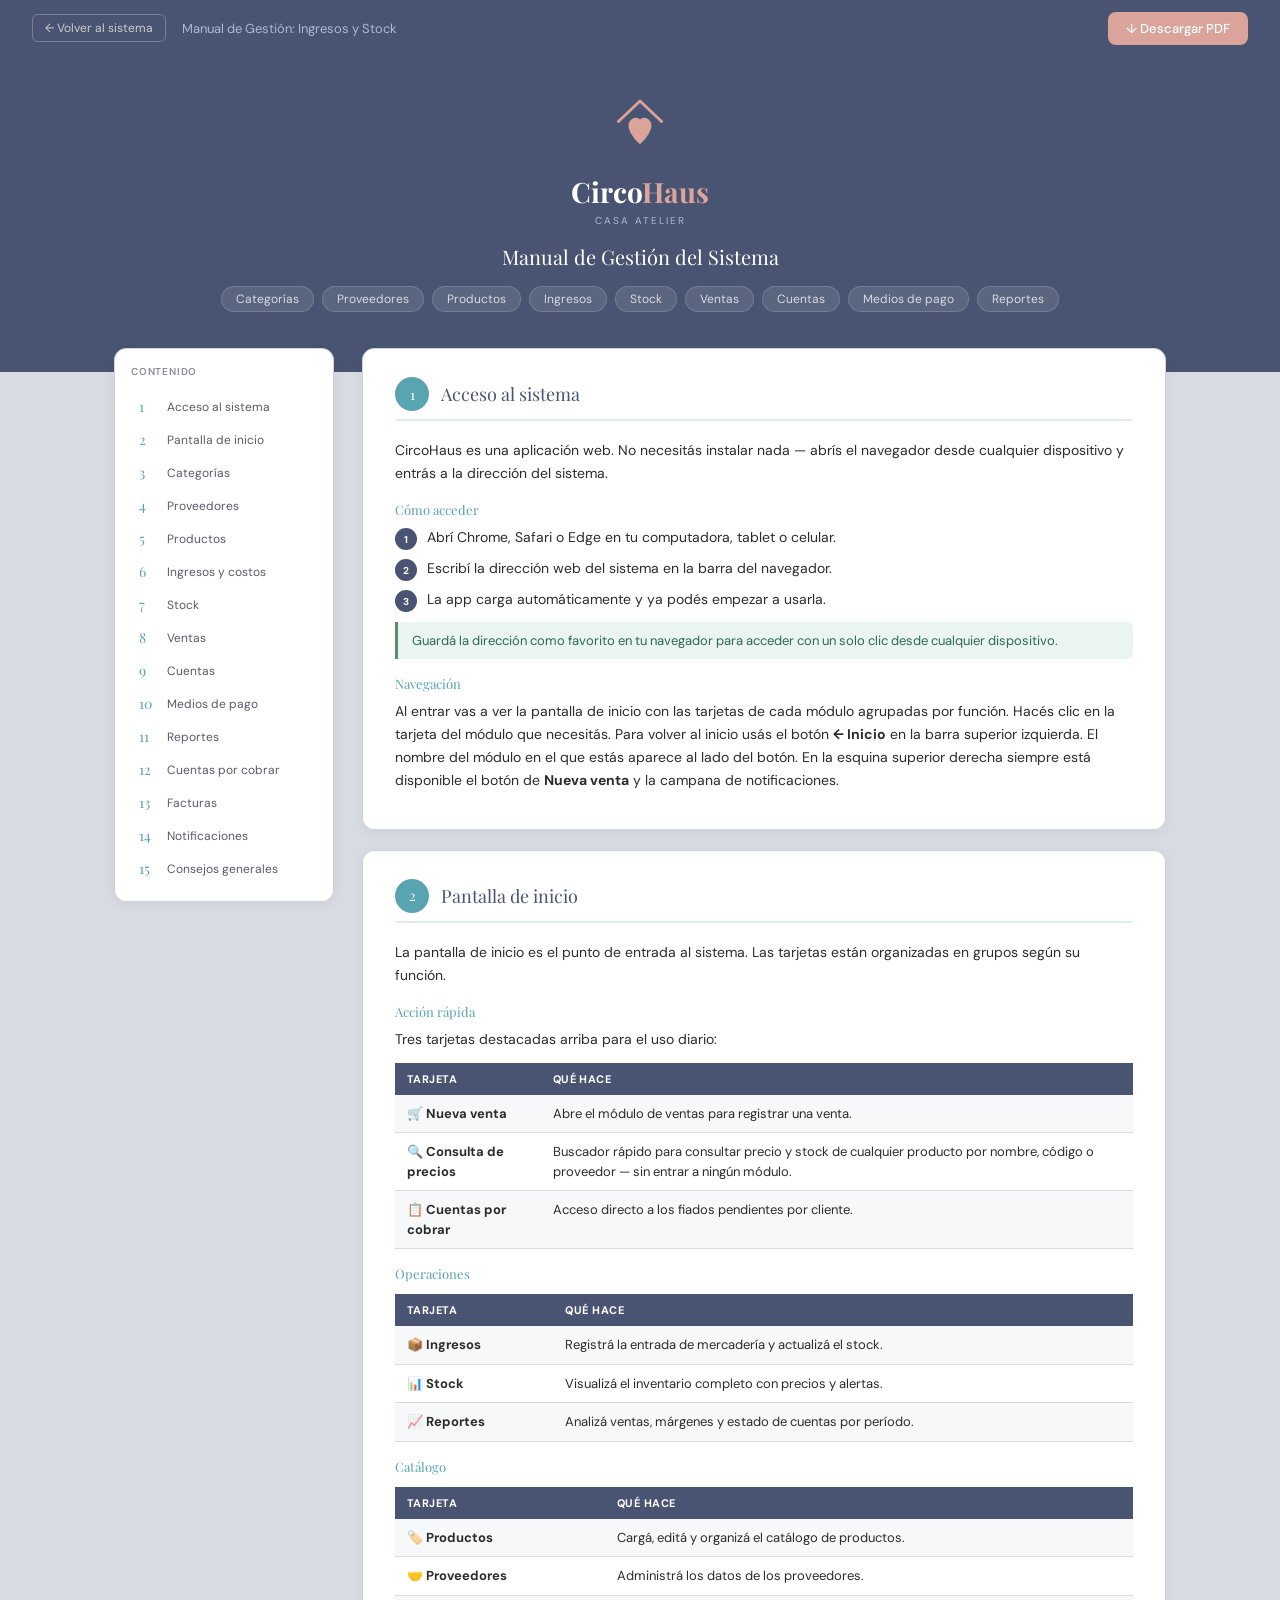
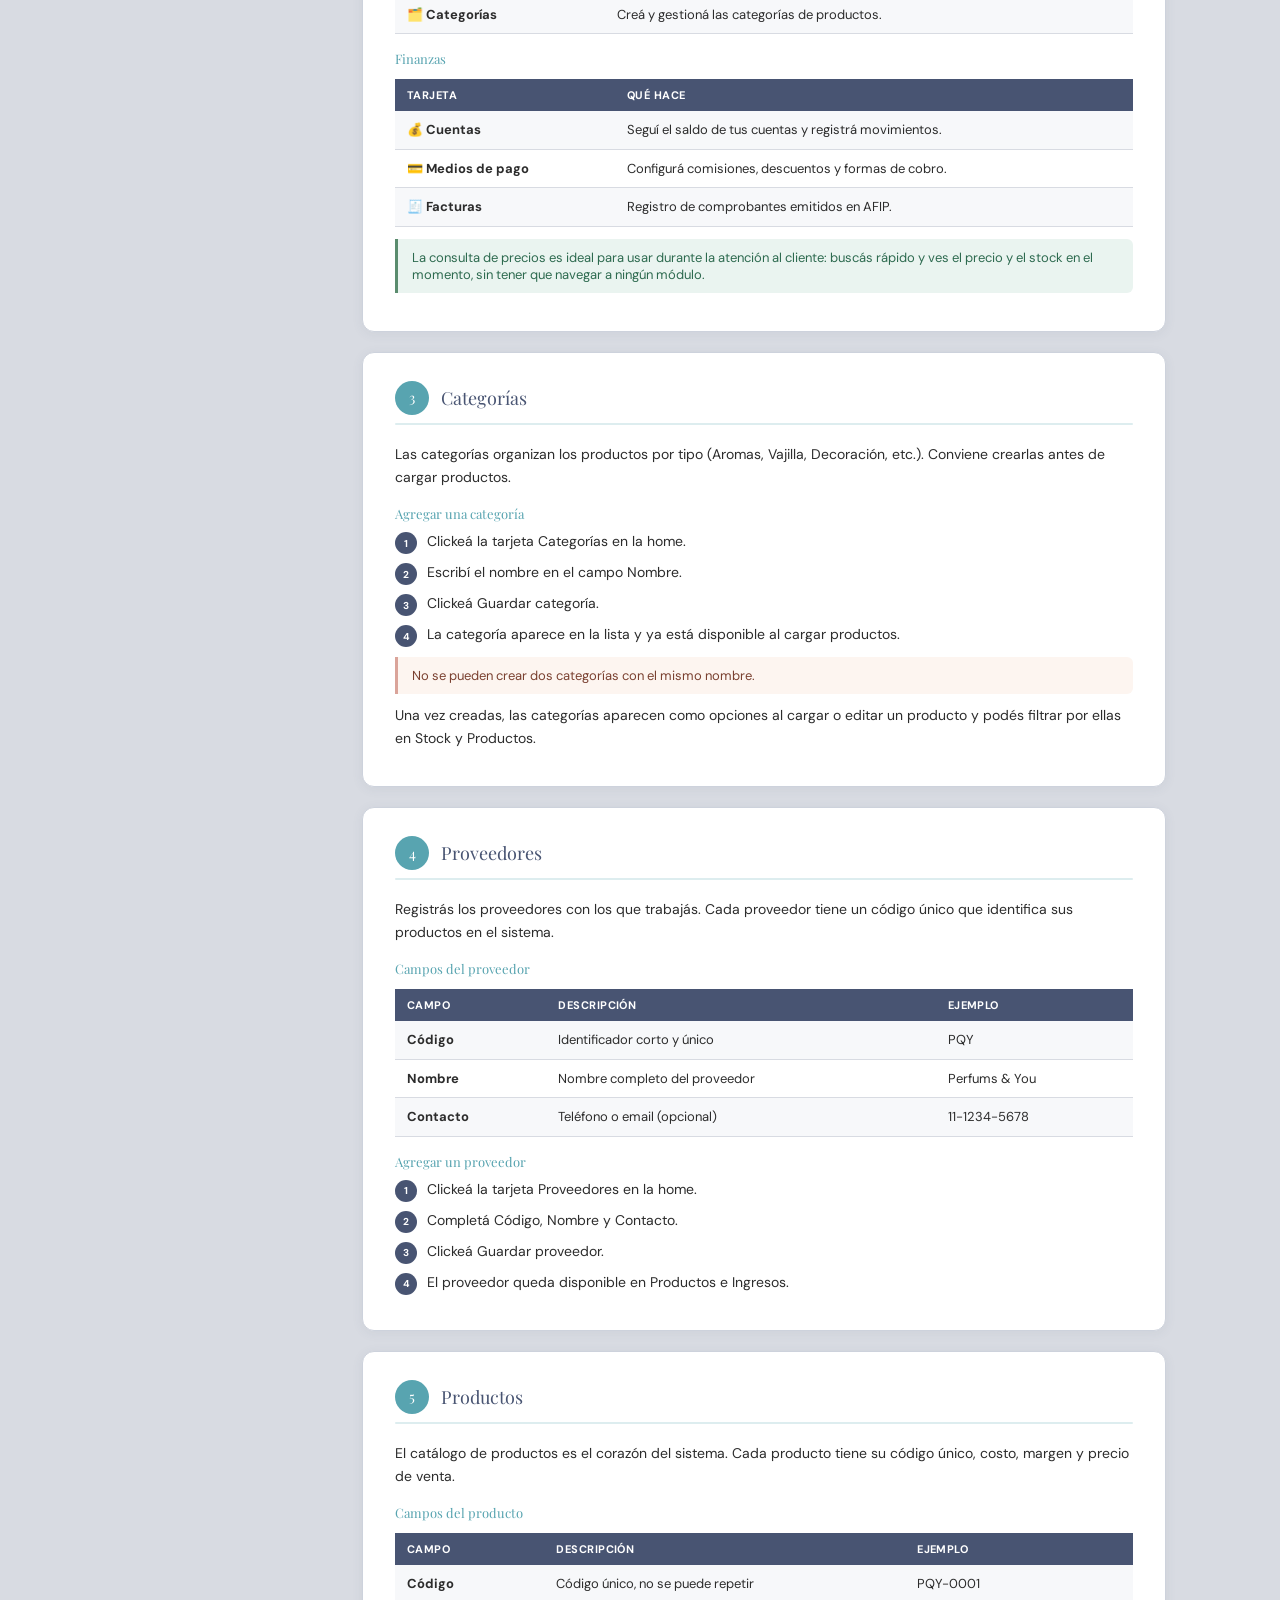
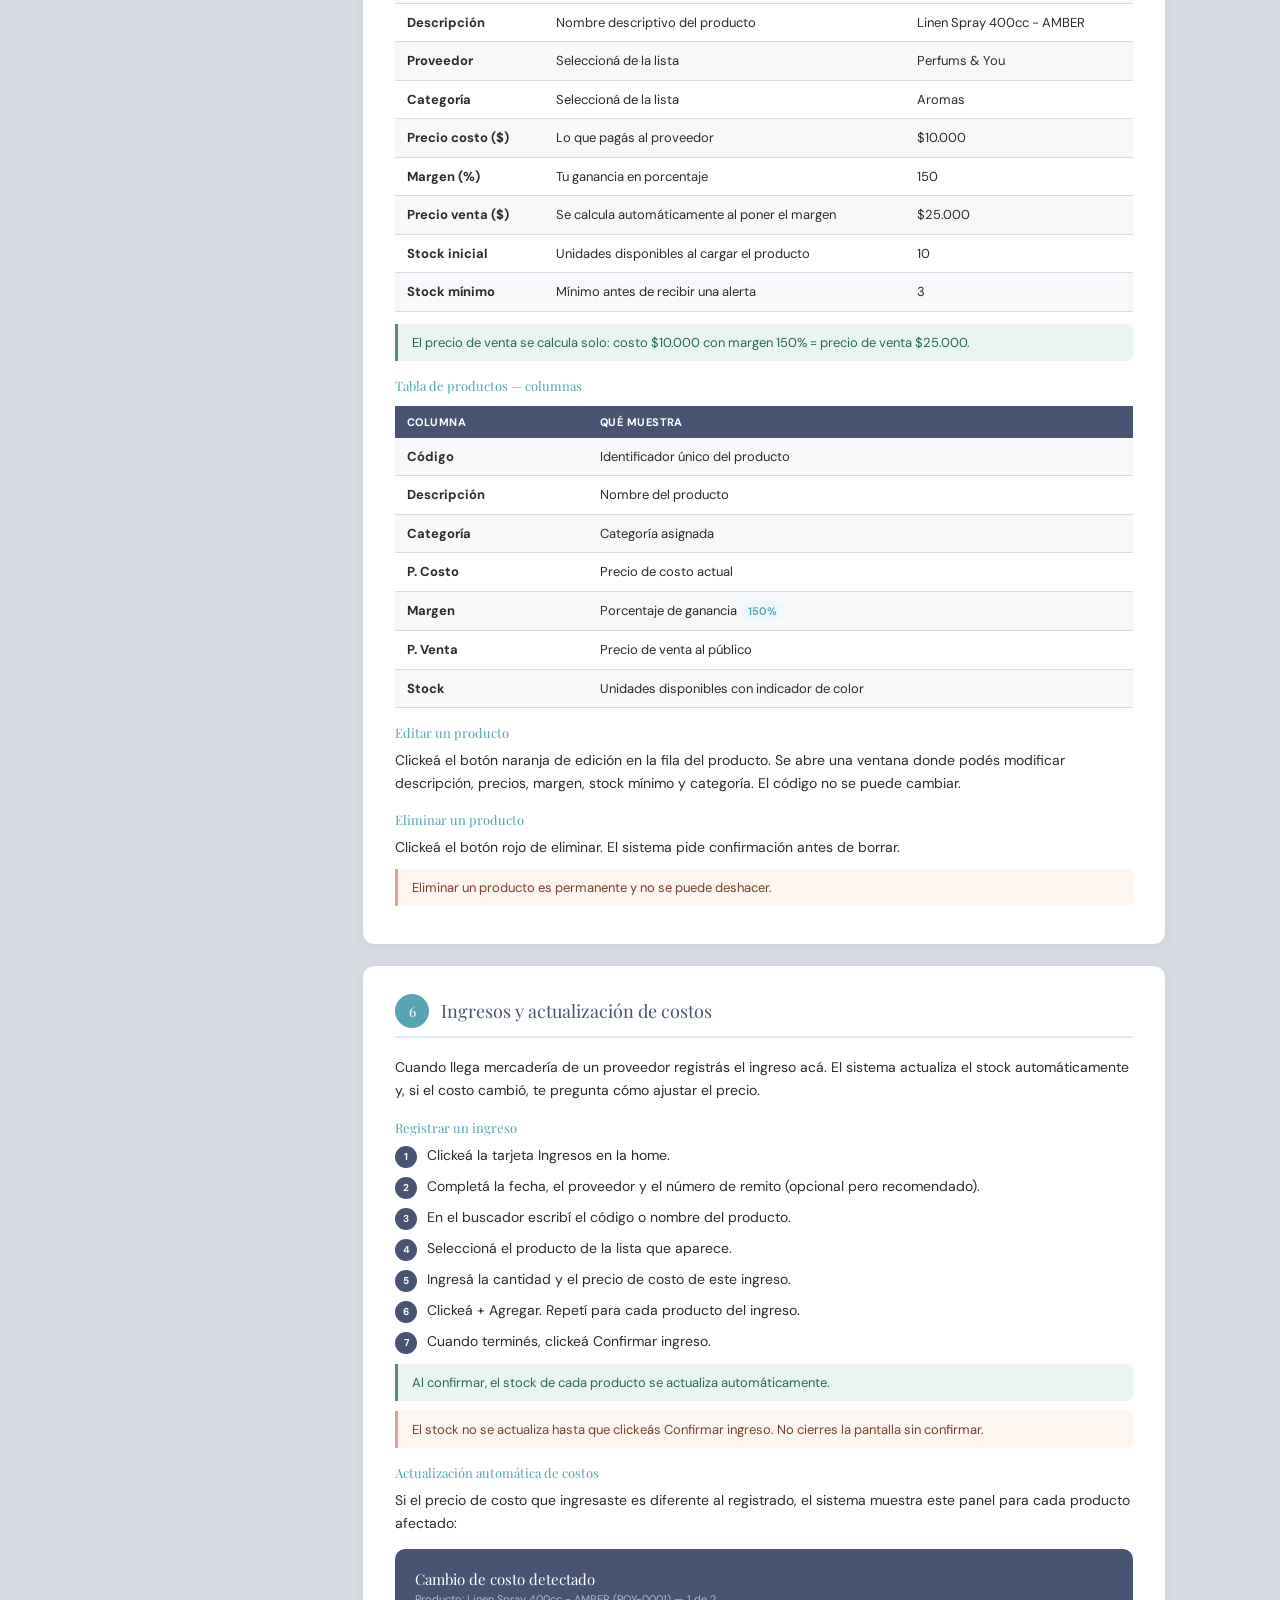
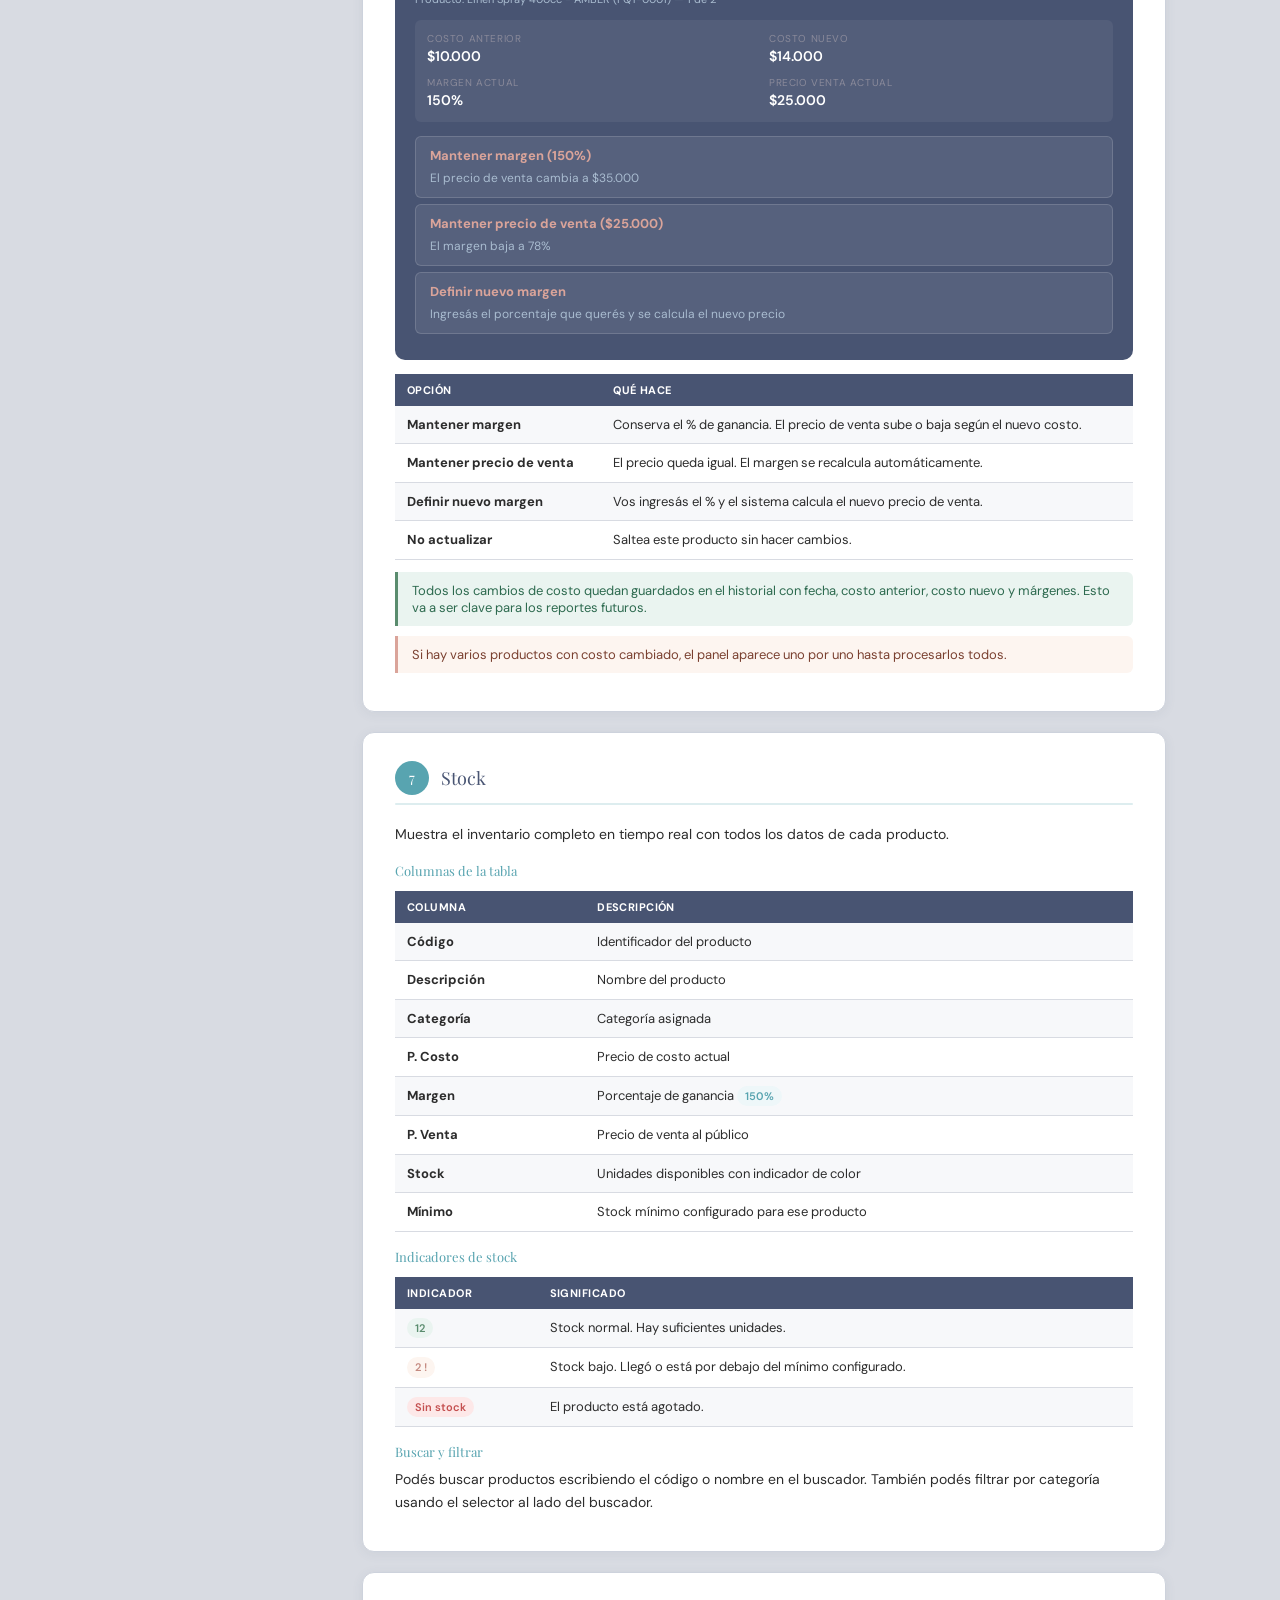
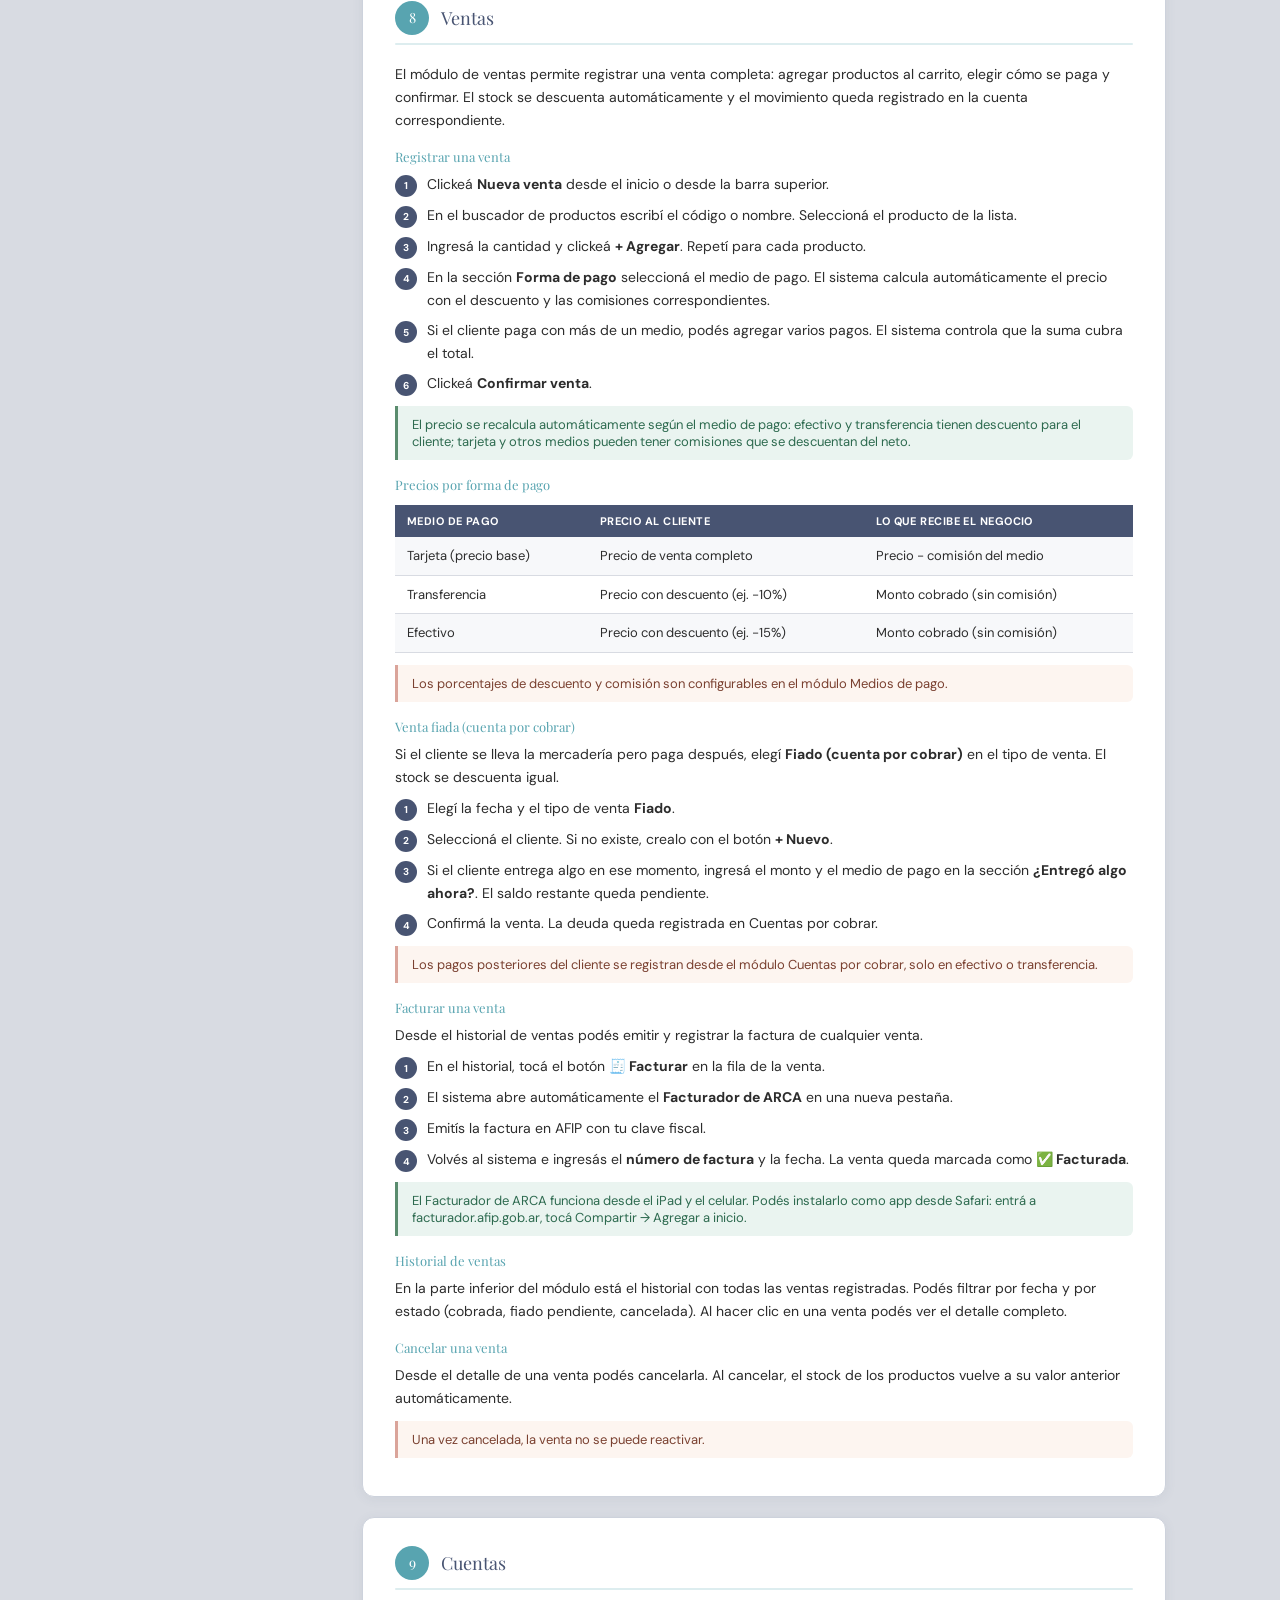
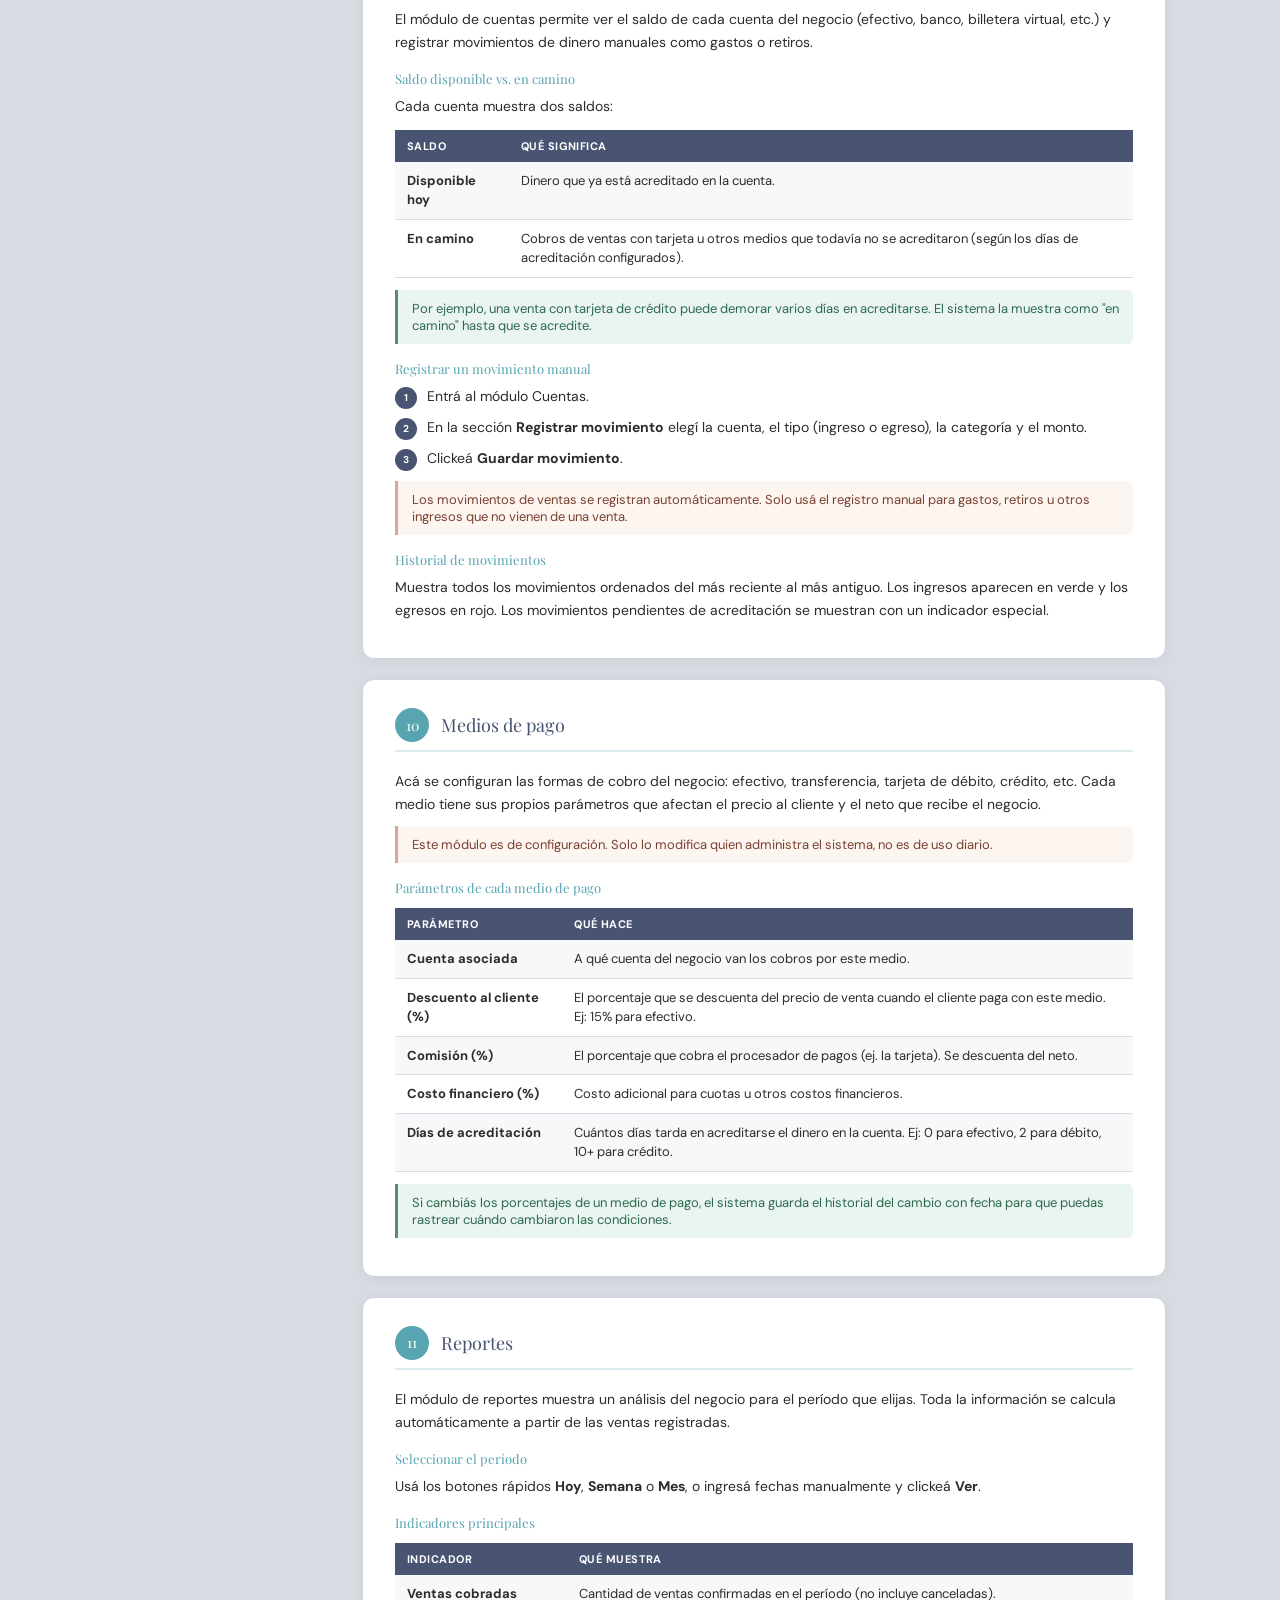
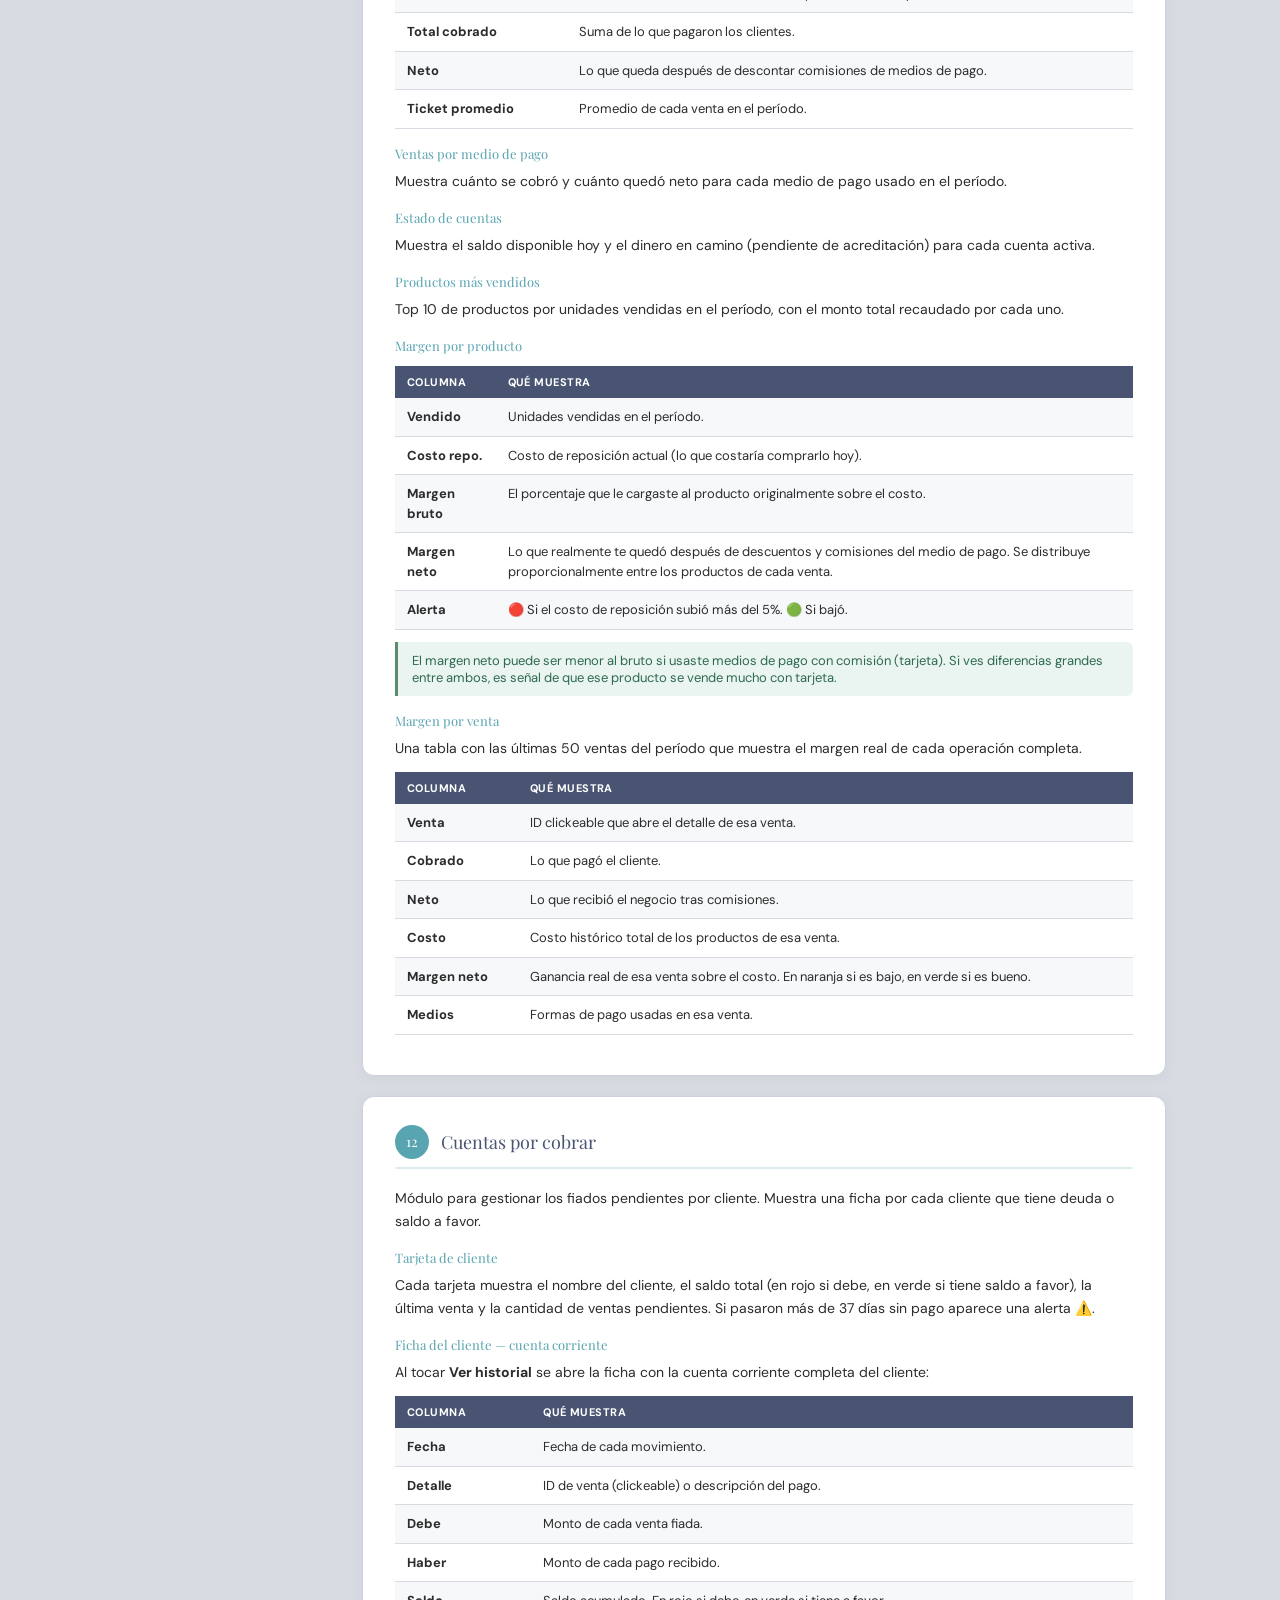
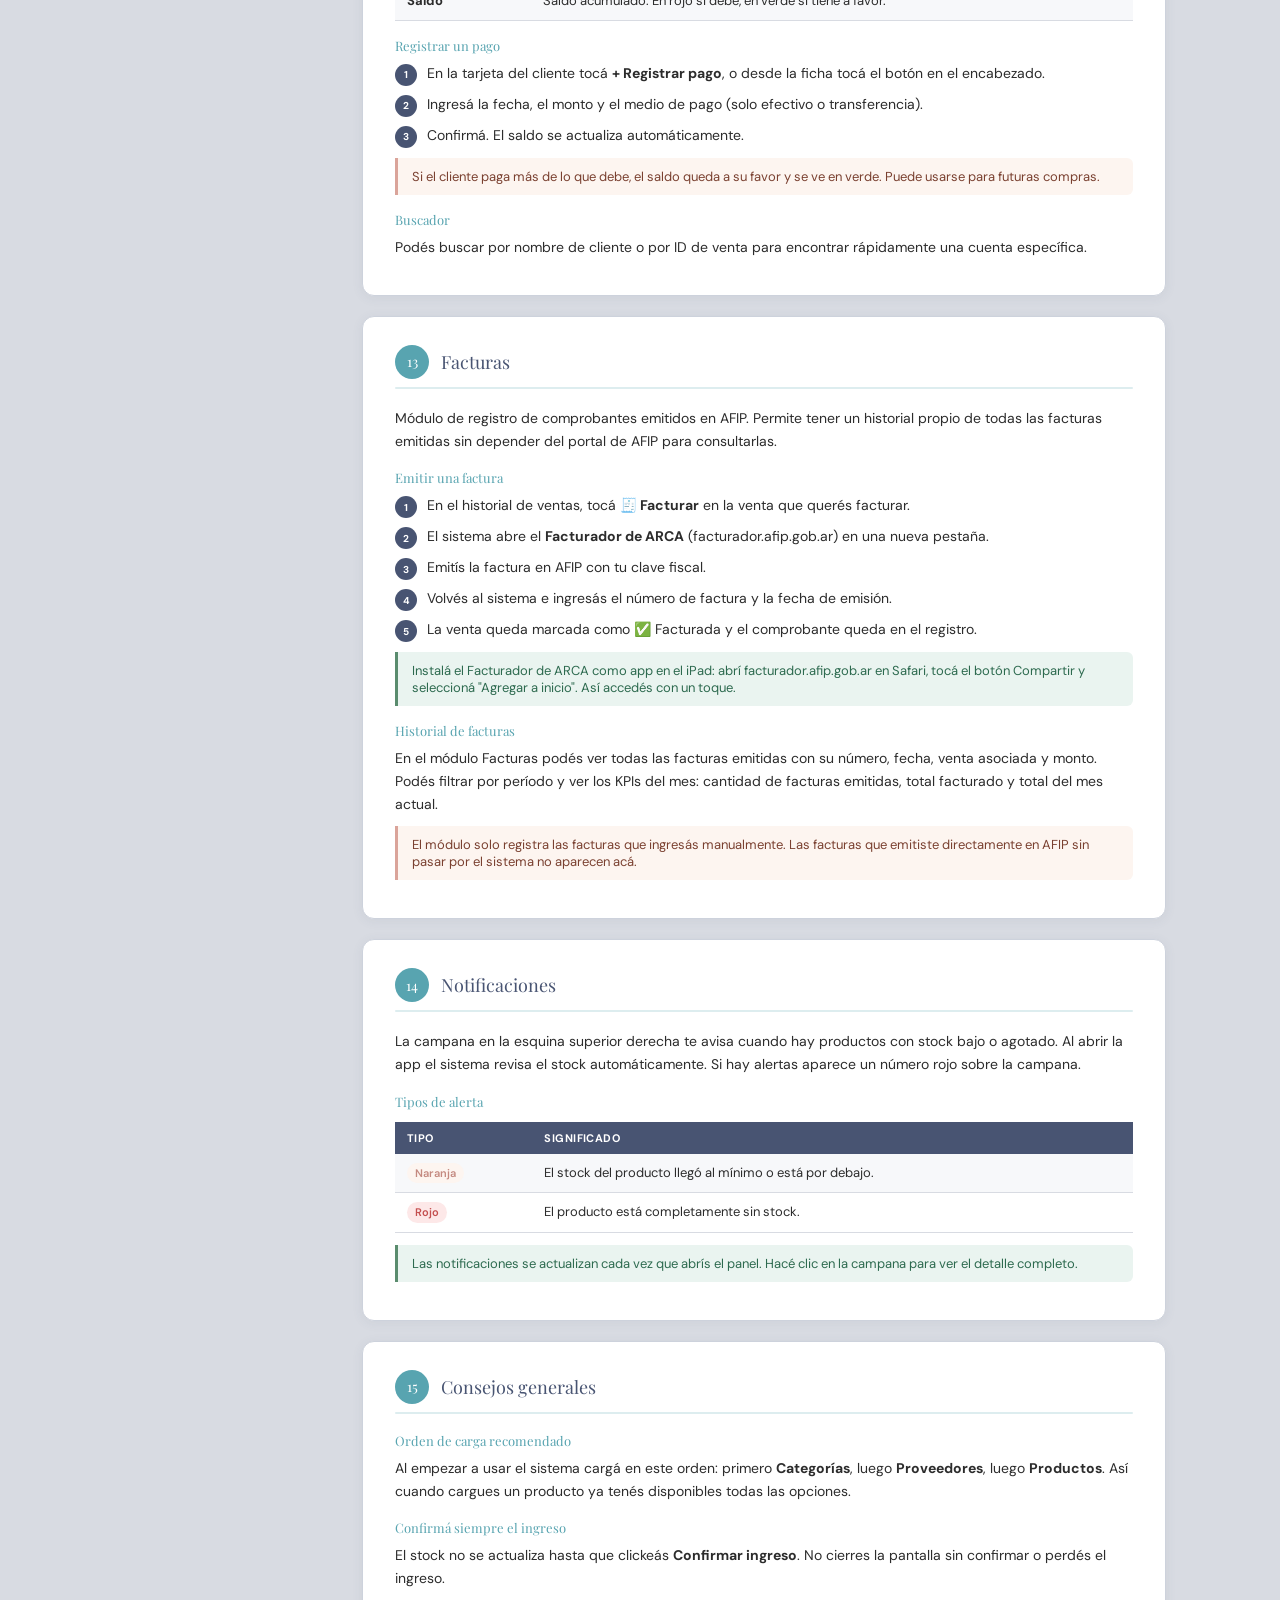
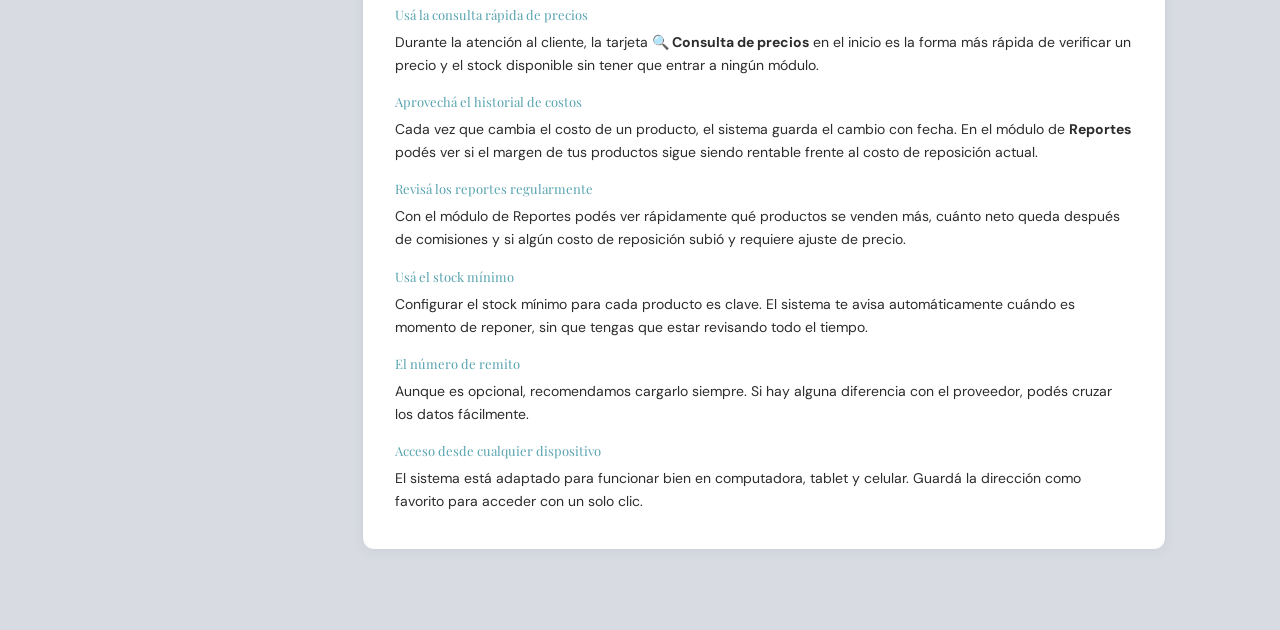
==== commit 832f0269: "Add files via upload" ====
--- a/manual.html
+++ b/manual.html
@@ -161,8 +161,10 @@
       <a class="sidebar-item" href="#s9"><div class="sidebar-num">9</div>Cuentas</a>
       <a class="sidebar-item" href="#s10"><div class="sidebar-num">10</div>Medios de pago</a>
       <a class="sidebar-item" href="#s11"><div class="sidebar-num">11</div>Reportes</a>
-      <a class="sidebar-item" href="#s12"><div class="sidebar-num">12</div>Notificaciones</a>
-      <a class="sidebar-item" href="#s13"><div class="sidebar-num">13</div>Consejos generales</a>
+      <a class="sidebar-item" href="#s12"><div class="sidebar-num">12</div>Cuentas por cobrar</a>
+      <a class="sidebar-item" href="#s13"><div class="sidebar-num">13</div>Facturas</a>
+      <a class="sidebar-item" href="#s14"><div class="sidebar-num">14</div>Notificaciones</a>
+      <a class="sidebar-item" href="#s15"><div class="sidebar-num">15</div>Consejos generales</a>
     </div>
   </div>
 
@@ -187,11 +189,12 @@
       <div class="sec-line"></div>
       <p>La pantalla de inicio es el punto de entrada al sistema. Las tarjetas están organizadas en grupos según su función.</p>
       <div class="sub-title">Acción rápida</div>
-      <p>Las dos tarjetas principales están destacadas arriba de todo para el uso diario:</p>
+      <p>Tres tarjetas destacadas arriba para el uso diario:</p>
       <table>
         <tr><th>Tarjeta</th><th>Qué hace</th></tr>
-        <tr><td><strong>🛒 Nueva venta</strong></td><td>Abre el módulo de ventas directamente para registrar una venta.</td></tr>
-        <tr><td><strong>🔍 Consulta de precios</strong></td><td>Abre un buscador rápido para consultar precio de venta y stock de cualquier producto sin entrar a ningún módulo.</td></tr>
+        <tr><td><strong>🛒 Nueva venta</strong></td><td>Abre el módulo de ventas para registrar una venta.</td></tr>
+        <tr><td><strong>🔍 Consulta de precios</strong></td><td>Buscador rápido para consultar precio y stock de cualquier producto por nombre, código o proveedor — sin entrar a ningún módulo.</td></tr>
+        <tr><td><strong>📋 Cuentas por cobrar</strong></td><td>Acceso directo a los fiados pendientes por cliente.</td></tr>
       </table>
       <div class="sub-title">Operaciones</div>
       <table>
@@ -212,8 +215,9 @@
         <tr><th>Tarjeta</th><th>Qué hace</th></tr>
         <tr><td><strong>💰 Cuentas</strong></td><td>Seguí el saldo de tus cuentas y registrá movimientos.</td></tr>
         <tr><td><strong>💳 Medios de pago</strong></td><td>Configurá comisiones, descuentos y formas de cobro.</td></tr>
-      </table>
-      <div class="tip">La consulta de precios es ideal para usar durante la atención al cliente: buscás rápido por nombre, código o proveedor y ves el precio y el stock en el momento.</div>
+        <tr><td><strong>🧾 Facturas</strong></td><td>Registro de comprobantes emitidos en AFIP.</td></tr>
+      </table>
+      <div class="tip">La consulta de precios es ideal para usar durante la atención al cliente: buscás rápido y ves el precio y el stock en el momento, sin tener que navegar a ningún módulo.</div>
     </div>
 
     <div class="sec" id="s3">
@@ -374,7 +378,20 @@
       <div class="nota">Los porcentajes de descuento y comisión son configurables en el módulo Medios de pago.</div>
 
       <div class="sub-title">Venta fiada (cuenta por cobrar)</div>
-      <p>Si el cliente se lleva la mercadería pero paga después, podés registrar la venta como <strong>fiado</strong>. El stock se descuenta igual, pero el cobro queda pendiente para registrar después.</p>
+      <p>Si el cliente se lleva la mercadería pero paga después, elegí <strong>Fiado (cuenta por cobrar)</strong> en el tipo de venta. El stock se descuenta igual.</p>
+      <div class="paso"><div class="paso-num">1</div><p>Elegí la fecha y el tipo de venta <strong>Fiado</strong>.</p></div>
+      <div class="paso"><div class="paso-num">2</div><p>Seleccioná el cliente. Si no existe, crealo con el botón <strong>+ Nuevo</strong>.</p></div>
+      <div class="paso"><div class="paso-num">3</div><p>Si el cliente entrega algo en ese momento, ingresá el monto y el medio de pago en la sección <strong>¿Entregó algo ahora?</strong>. El saldo restante queda pendiente.</p></div>
+      <div class="paso"><div class="paso-num">4</div><p>Confirmá la venta. La deuda queda registrada en Cuentas por cobrar.</p></div>
+      <div class="nota">Los pagos posteriores del cliente se registran desde el módulo Cuentas por cobrar, solo en efectivo o transferencia.</div>
+
+      <div class="sub-title">Facturar una venta</div>
+      <p>Desde el historial de ventas podés emitir y registrar la factura de cualquier venta.</p>
+      <div class="paso"><div class="paso-num">1</div><p>En el historial, tocá el botón <strong>🧾 Facturar</strong> en la fila de la venta.</p></div>
+      <div class="paso"><div class="paso-num">2</div><p>El sistema abre automáticamente el <strong>Facturador de ARCA</strong> en una nueva pestaña.</p></div>
+      <div class="paso"><div class="paso-num">3</div><p>Emitís la factura en AFIP con tu clave fiscal.</p></div>
+      <div class="paso"><div class="paso-num">4</div><p>Volvés al sistema e ingresás el <strong>número de factura</strong> y la fecha. La venta queda marcada como <strong>✅ Facturada</strong>.</p></div>
+      <div class="tip">El Facturador de ARCA funciona desde el iPad y el celular. Podés instalarlo como app desde Safari: entrá a facturador.afip.gob.ar, tocá Compartir → Agregar a inicio.</div>
 
       <div class="sub-title">Historial de ventas</div>
       <p>En la parte inferior del módulo está el historial con todas las ventas registradas. Podés filtrar por fecha y por estado (cobrada, fiado pendiente, cancelada). Al hacer clic en una venta podés ver el detalle completo.</p>
@@ -452,20 +469,73 @@
       <div class="sub-title">Productos más vendidos</div>
       <p>Top 10 de productos por unidades vendidas en el período, con el monto total recaudado por cada uno.</p>
 
-      <div class="sub-title">Margen y rentabilidad</div>
+      <div class="sub-title">Margen por producto</div>
       <table>
         <tr><th>Columna</th><th>Qué muestra</th></tr>
         <tr><td><strong>Vendido</strong></td><td>Unidades vendidas en el período.</td></tr>
-        <tr><td><strong>Costo hist.</strong></td><td>Costo promedio al momento de cada venta.</td></tr>
         <tr><td><strong>Costo repo.</strong></td><td>Costo de reposición actual (lo que costaría comprarlo hoy).</td></tr>
-        <tr><td><strong>Margen neto</strong></td><td>Porcentaje de ganancia real sobre el costo histórico.</td></tr>
-        <tr><td><strong>Alerta</strong></td><td>🔴 Si el costo de reposición subió más del 5% respecto al histórico. 🟢 Si bajó.</td></tr>
-      </table>
-      <div class="tip">Si un producto muestra 🔴 "Costo subió", revisá si el precio de venta sigue siendo rentable. Puede ser momento de actualizar el precio.</div>
+        <tr><td><strong>Margen bruto</strong></td><td>El porcentaje que le cargaste al producto originalmente sobre el costo.</td></tr>
+        <tr><td><strong>Margen neto</strong></td><td>Lo que realmente te quedó después de descuentos y comisiones del medio de pago. Se distribuye proporcionalmente entre los productos de cada venta.</td></tr>
+        <tr><td><strong>Alerta</strong></td><td>🔴 Si el costo de reposición subió más del 5%. 🟢 Si bajó.</td></tr>
+      </table>
+      <div class="tip">El margen neto puede ser menor al bruto si usaste medios de pago con comisión (tarjeta). Si ves diferencias grandes entre ambos, es señal de que ese producto se vende mucho con tarjeta.</div>
+
+      <div class="sub-title">Margen por venta</div>
+      <p>Una tabla con las últimas 50 ventas del período que muestra el margen real de cada operación completa.</p>
+      <table>
+        <tr><th>Columna</th><th>Qué muestra</th></tr>
+        <tr><td><strong>Venta</strong></td><td>ID clickeable que abre el detalle de esa venta.</td></tr>
+        <tr><td><strong>Cobrado</strong></td><td>Lo que pagó el cliente.</td></tr>
+        <tr><td><strong>Neto</strong></td><td>Lo que recibió el negocio tras comisiones.</td></tr>
+        <tr><td><strong>Costo</strong></td><td>Costo histórico total de los productos de esa venta.</td></tr>
+        <tr><td><strong>Margen neto</strong></td><td>Ganancia real de esa venta sobre el costo. En naranja si es bajo, en verde si es bueno.</td></tr>
+        <tr><td><strong>Medios</strong></td><td>Formas de pago usadas en esa venta.</td></tr>
+      </table>
     </div>
 
     <div class="sec" id="s12">
-      <div class="sec-header"><div class="sec-num">12</div><div class="sec-title">Notificaciones</div></div>
+      <div class="sec-header"><div class="sec-num">12</div><div class="sec-title">Cuentas por cobrar</div></div>
+      <div class="sec-line"></div>
+      <p>Módulo para gestionar los fiados pendientes por cliente. Muestra una ficha por cada cliente que tiene deuda o saldo a favor.</p>
+      <div class="sub-title">Tarjeta de cliente</div>
+      <p>Cada tarjeta muestra el nombre del cliente, el saldo total (en rojo si debe, en verde si tiene saldo a favor), la última venta y la cantidad de ventas pendientes. Si pasaron más de 37 días sin pago aparece una alerta ⚠️.</p>
+      <div class="sub-title">Ficha del cliente — cuenta corriente</div>
+      <p>Al tocar <strong>Ver historial</strong> se abre la ficha con la cuenta corriente completa del cliente:</p>
+      <table>
+        <tr><th>Columna</th><th>Qué muestra</th></tr>
+        <tr><td><strong>Fecha</strong></td><td>Fecha de cada movimiento.</td></tr>
+        <tr><td><strong>Detalle</strong></td><td>ID de venta (clickeable) o descripción del pago.</td></tr>
+        <tr><td><strong>Debe</strong></td><td>Monto de cada venta fiada.</td></tr>
+        <tr><td><strong>Haber</strong></td><td>Monto de cada pago recibido.</td></tr>
+        <tr><td><strong>Saldo</strong></td><td>Saldo acumulado. En rojo si debe, en verde si tiene a favor.</td></tr>
+      </table>
+      <div class="sub-title">Registrar un pago</div>
+      <div class="paso"><div class="paso-num">1</div><p>En la tarjeta del cliente tocá <strong>+ Registrar pago</strong>, o desde la ficha tocá el botón en el encabezado.</p></div>
+      <div class="paso"><div class="paso-num">2</div><p>Ingresá la fecha, el monto y el medio de pago (solo efectivo o transferencia).</p></div>
+      <div class="paso"><div class="paso-num">3</div><p>Confirmá. El saldo se actualiza automáticamente.</p></div>
+      <div class="nota">Si el cliente paga más de lo que debe, el saldo queda a su favor y se ve en verde. Puede usarse para futuras compras.</div>
+      <div class="sub-title">Buscador</div>
+      <p>Podés buscar por nombre de cliente o por ID de venta para encontrar rápidamente una cuenta específica.</p>
+    </div>
+
+    <div class="sec" id="s13">
+      <div class="sec-header"><div class="sec-num">13</div><div class="sec-title">Facturas</div></div>
+      <div class="sec-line"></div>
+      <p>Módulo de registro de comprobantes emitidos en AFIP. Permite tener un historial propio de todas las facturas emitidas sin depender del portal de AFIP para consultarlas.</p>
+      <div class="sub-title">Emitir una factura</div>
+      <div class="paso"><div class="paso-num">1</div><p>En el historial de ventas, tocá <strong>🧾 Facturar</strong> en la venta que querés facturar.</p></div>
+      <div class="paso"><div class="paso-num">2</div><p>El sistema abre el <strong>Facturador de ARCA</strong> (facturador.afip.gob.ar) en una nueva pestaña.</p></div>
+      <div class="paso"><div class="paso-num">3</div><p>Emitís la factura en AFIP con tu clave fiscal.</p></div>
+      <div class="paso"><div class="paso-num">4</div><p>Volvés al sistema e ingresás el número de factura y la fecha de emisión.</p></div>
+      <div class="paso"><div class="paso-num">5</div><p>La venta queda marcada como ✅ Facturada y el comprobante queda en el registro.</p></div>
+      <div class="tip">Instalá el Facturador de ARCA como app en el iPad: abrí facturador.afip.gob.ar en Safari, tocá el botón Compartir y seleccioná "Agregar a inicio". Así accedés con un toque.</div>
+      <div class="sub-title">Historial de facturas</div>
+      <p>En el módulo Facturas podés ver todas las facturas emitidas con su número, fecha, venta asociada y monto. Podés filtrar por período y ver los KPIs del mes: cantidad de facturas emitidas, total facturado y total del mes actual.</p>
+      <div class="nota">El módulo solo registra las facturas que ingresás manualmente. Las facturas que emitiste directamente en AFIP sin pasar por el sistema no aparecen acá.</div>
+    </div>
+
+    <div class="sec" id="s14">
+      <div class="sec-header"><div class="sec-num">14</div><div class="sec-title">Notificaciones</div></div>
       <div class="sec-line"></div>
       <p>La campana en la esquina superior derecha te avisa cuando hay productos con stock bajo o agotado. Al abrir la app el sistema revisa el stock automáticamente. Si hay alertas aparece un número rojo sobre la campana.</p>
       <div class="sub-title">Tipos de alerta</div>
@@ -477,8 +547,8 @@
       <div class="tip">Las notificaciones se actualizan cada vez que abrís el panel. Hacé clic en la campana para ver el detalle completo.</div>
     </div>
 
-    <div class="sec" id="s13">
-      <div class="sec-header"><div class="sec-num">13</div><div class="sec-title">Consejos generales</div></div>
+    <div class="sec" id="s15">
+      <div class="sec-header"><div class="sec-num">15</div><div class="sec-title">Consejos generales</div></div>
       <div class="sec-line"></div>
       <div class="sub-title">Orden de carga recomendado</div>
       <p>Al empezar a usar el sistema cargá en este orden: primero <strong>Categorías</strong>, luego <strong>Proveedores</strong>, luego <strong>Productos</strong>. Así cuando cargues un producto ya tenés disponibles todas las opciones.</p>
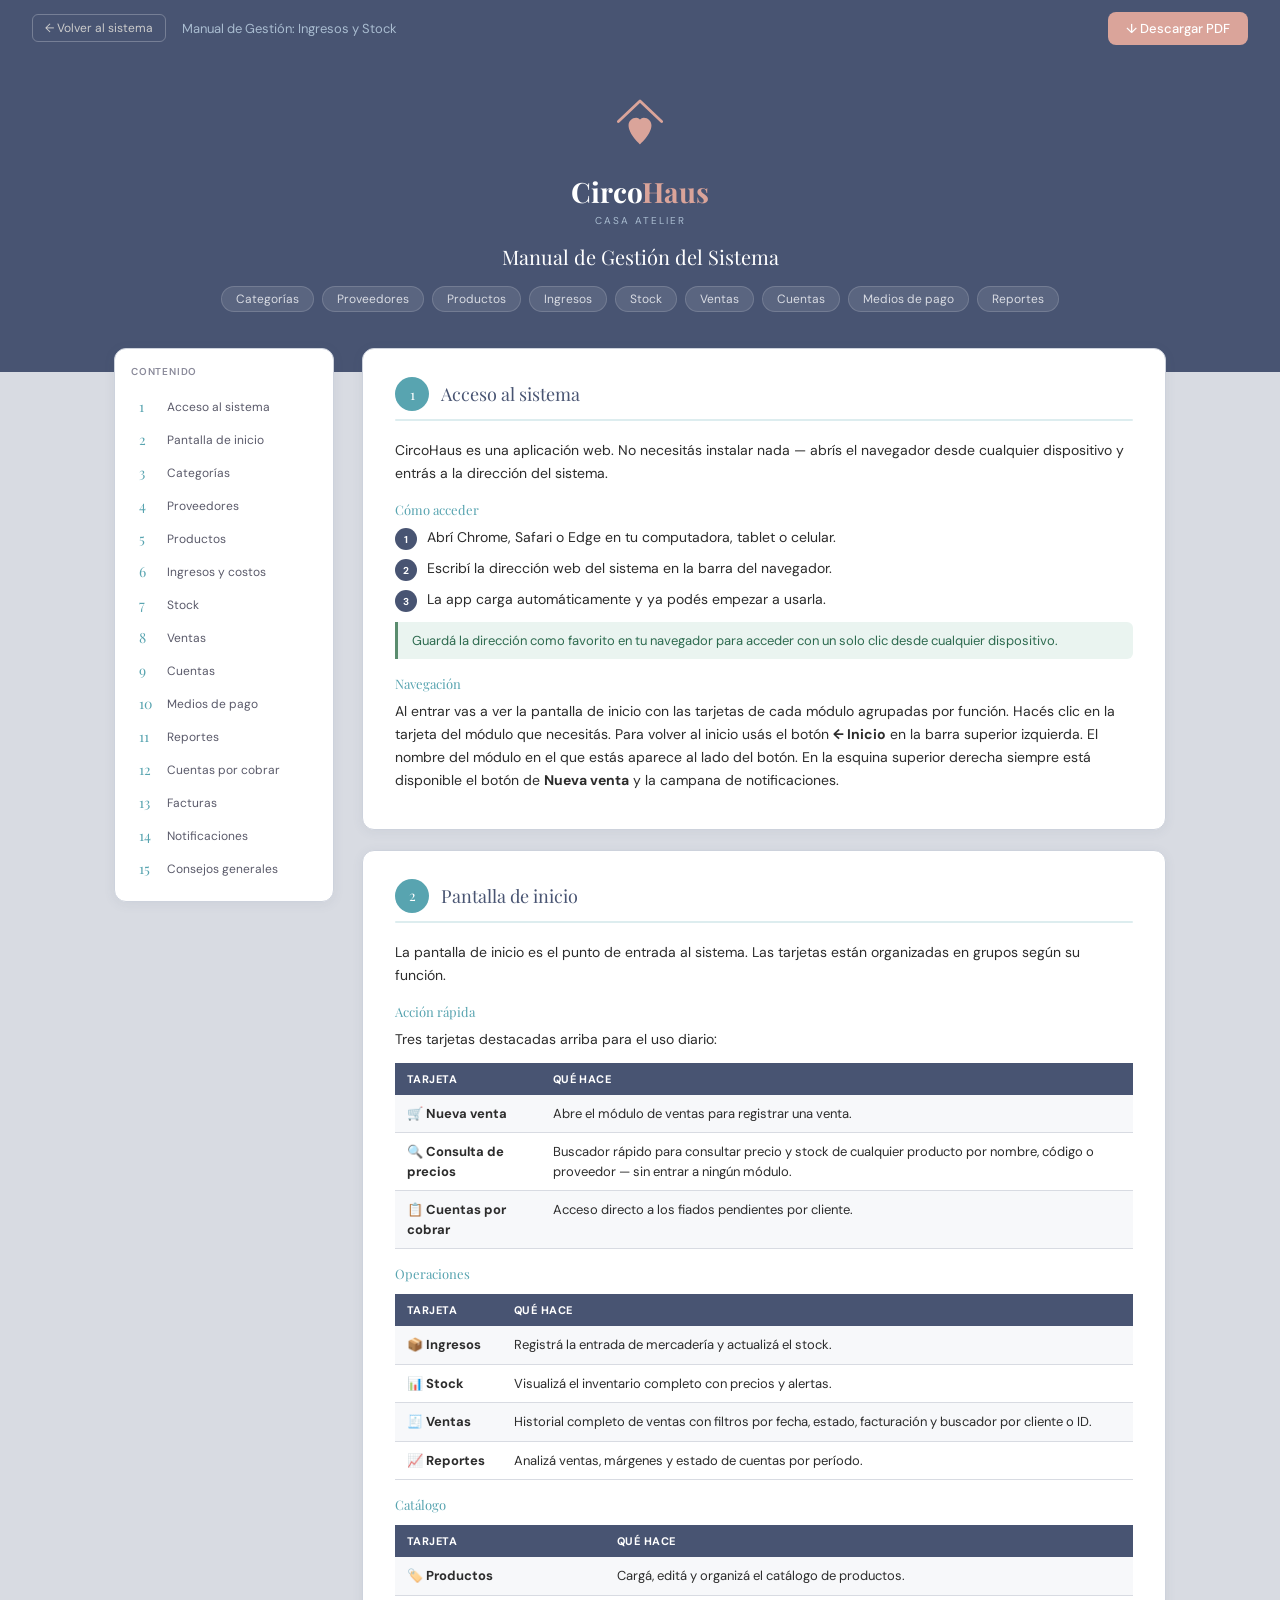
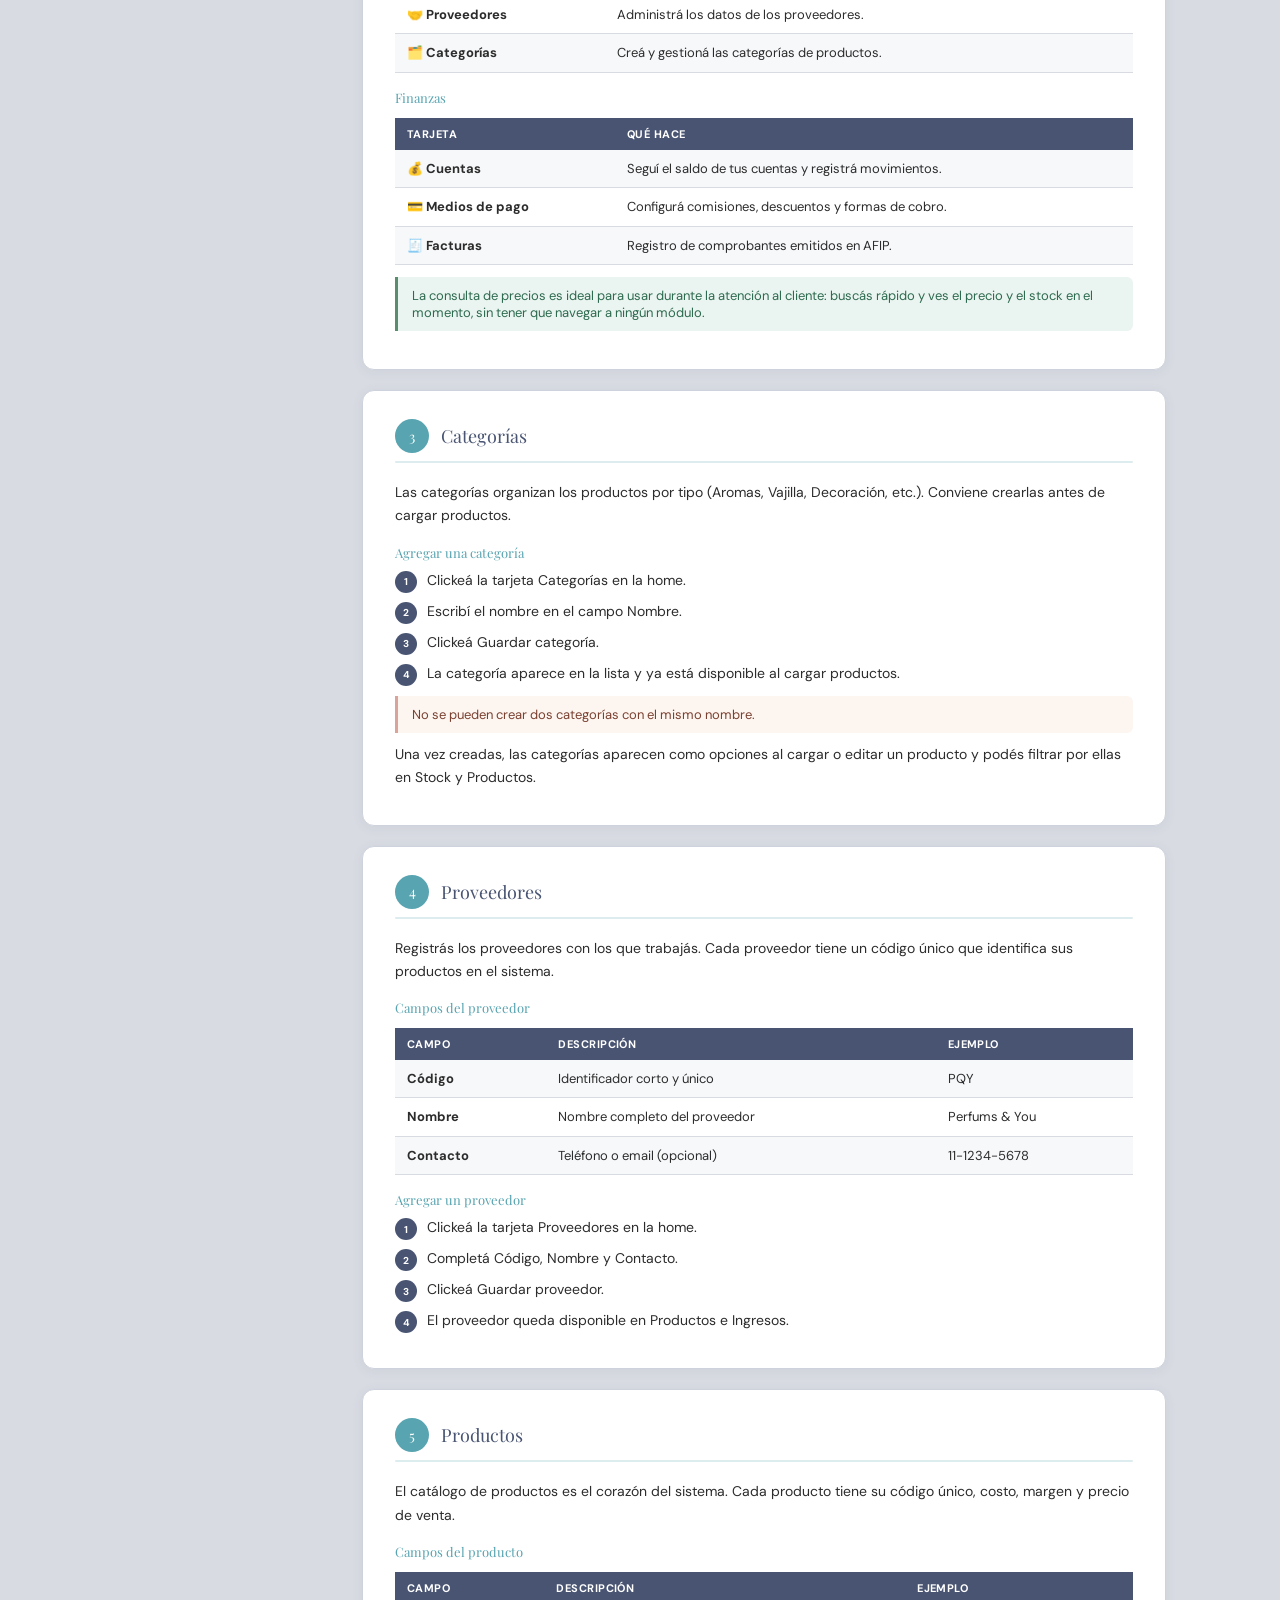
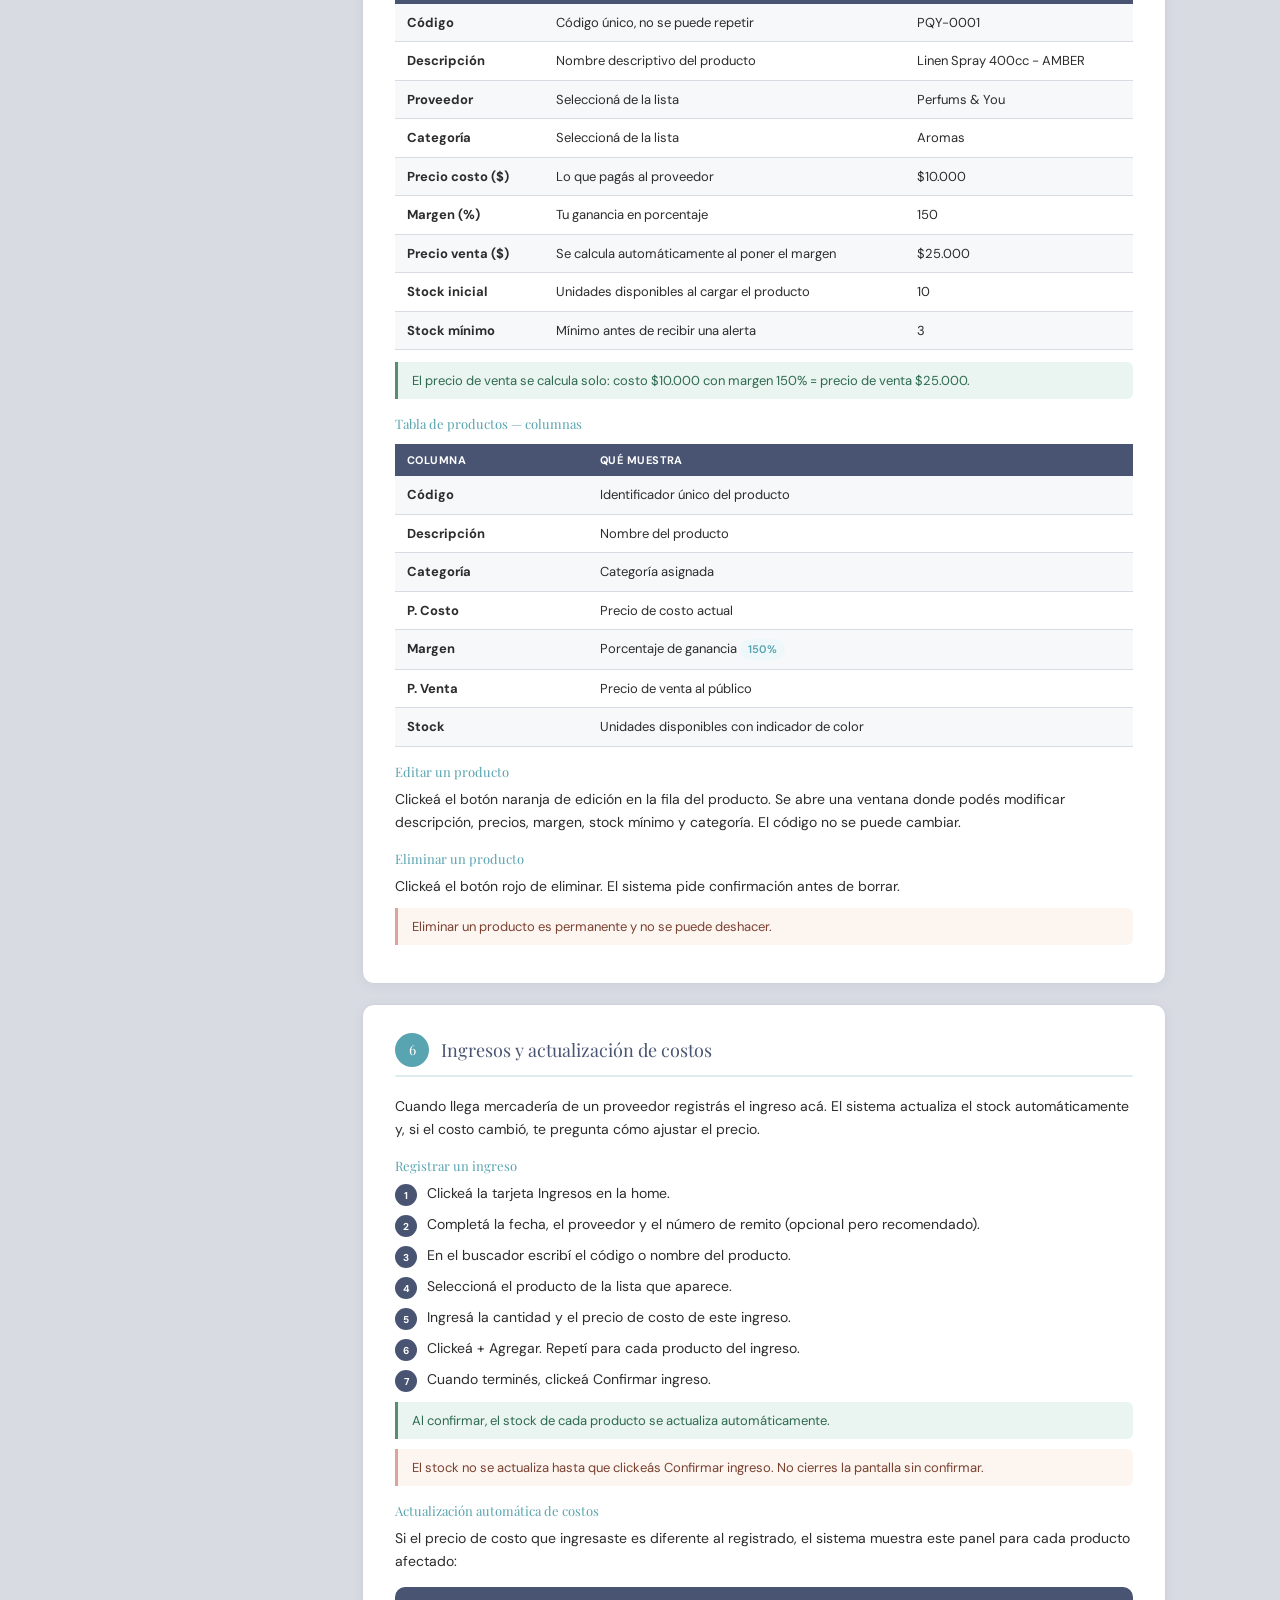
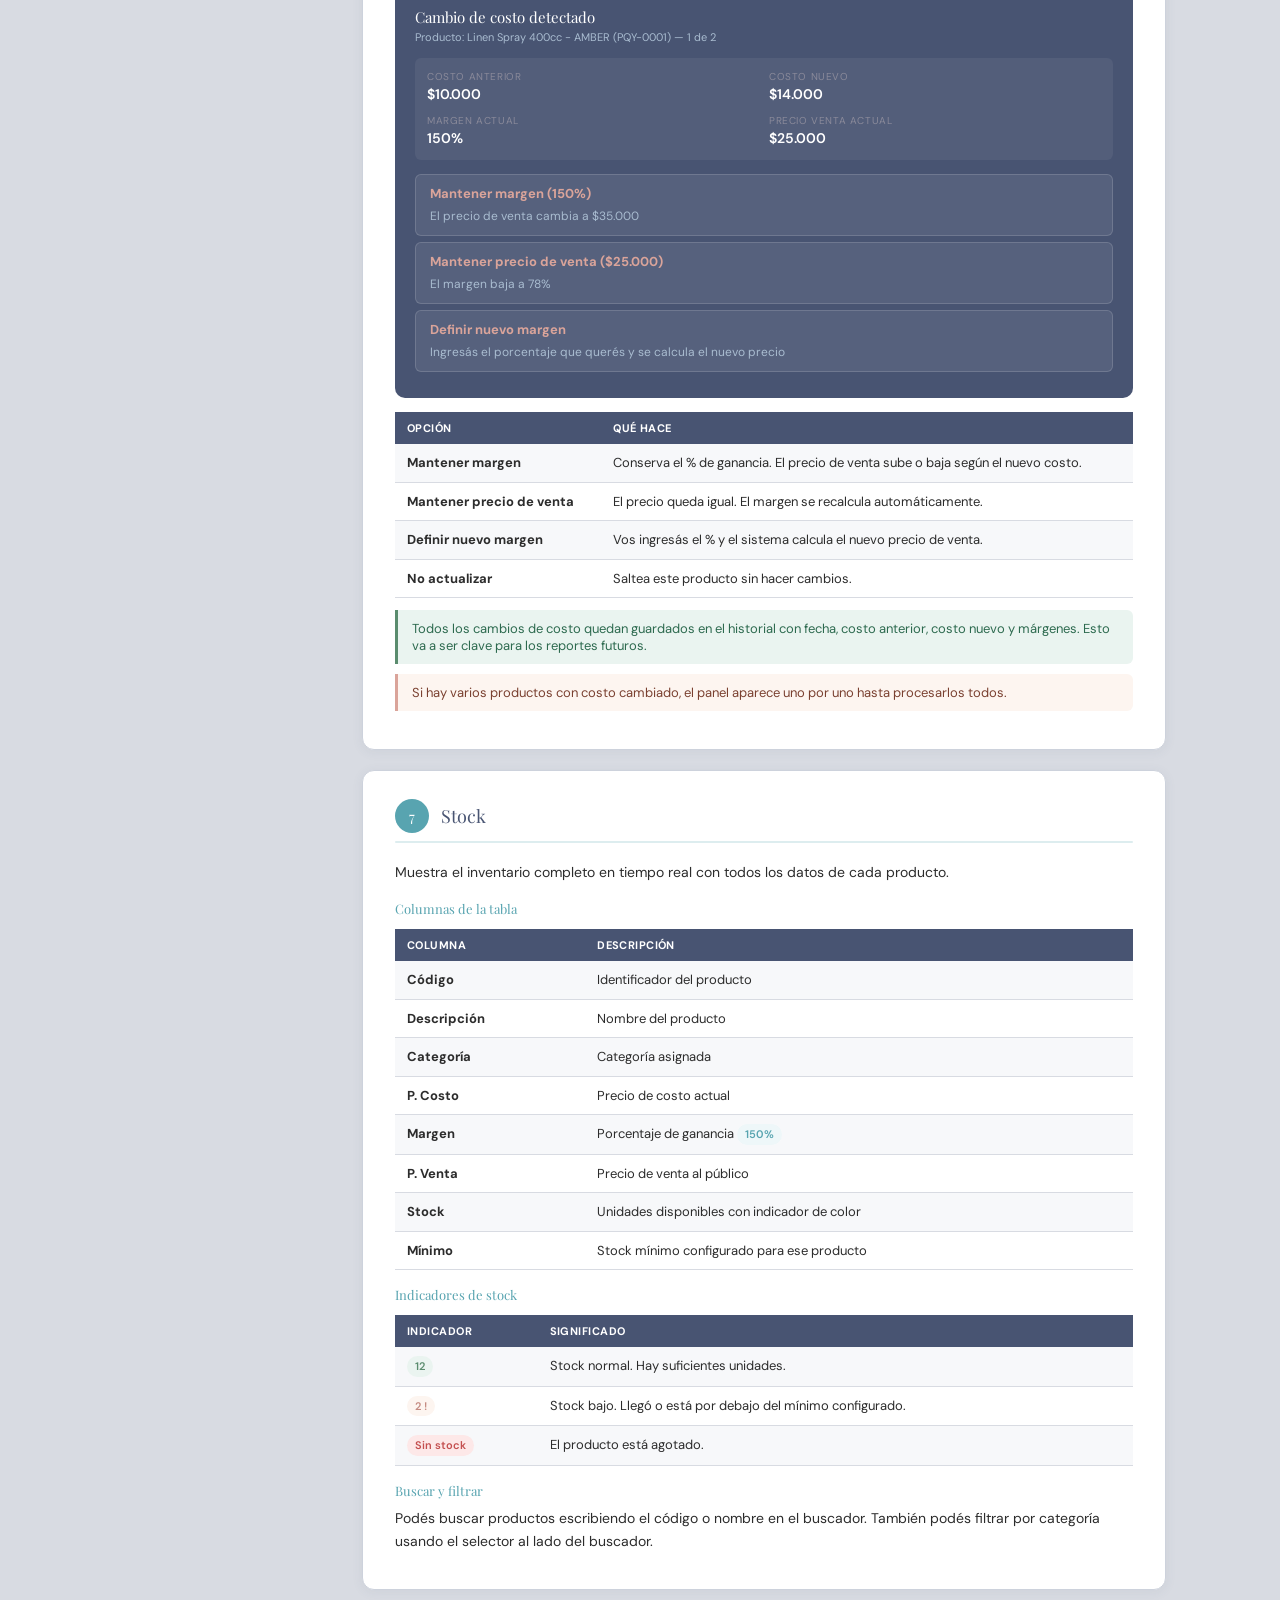
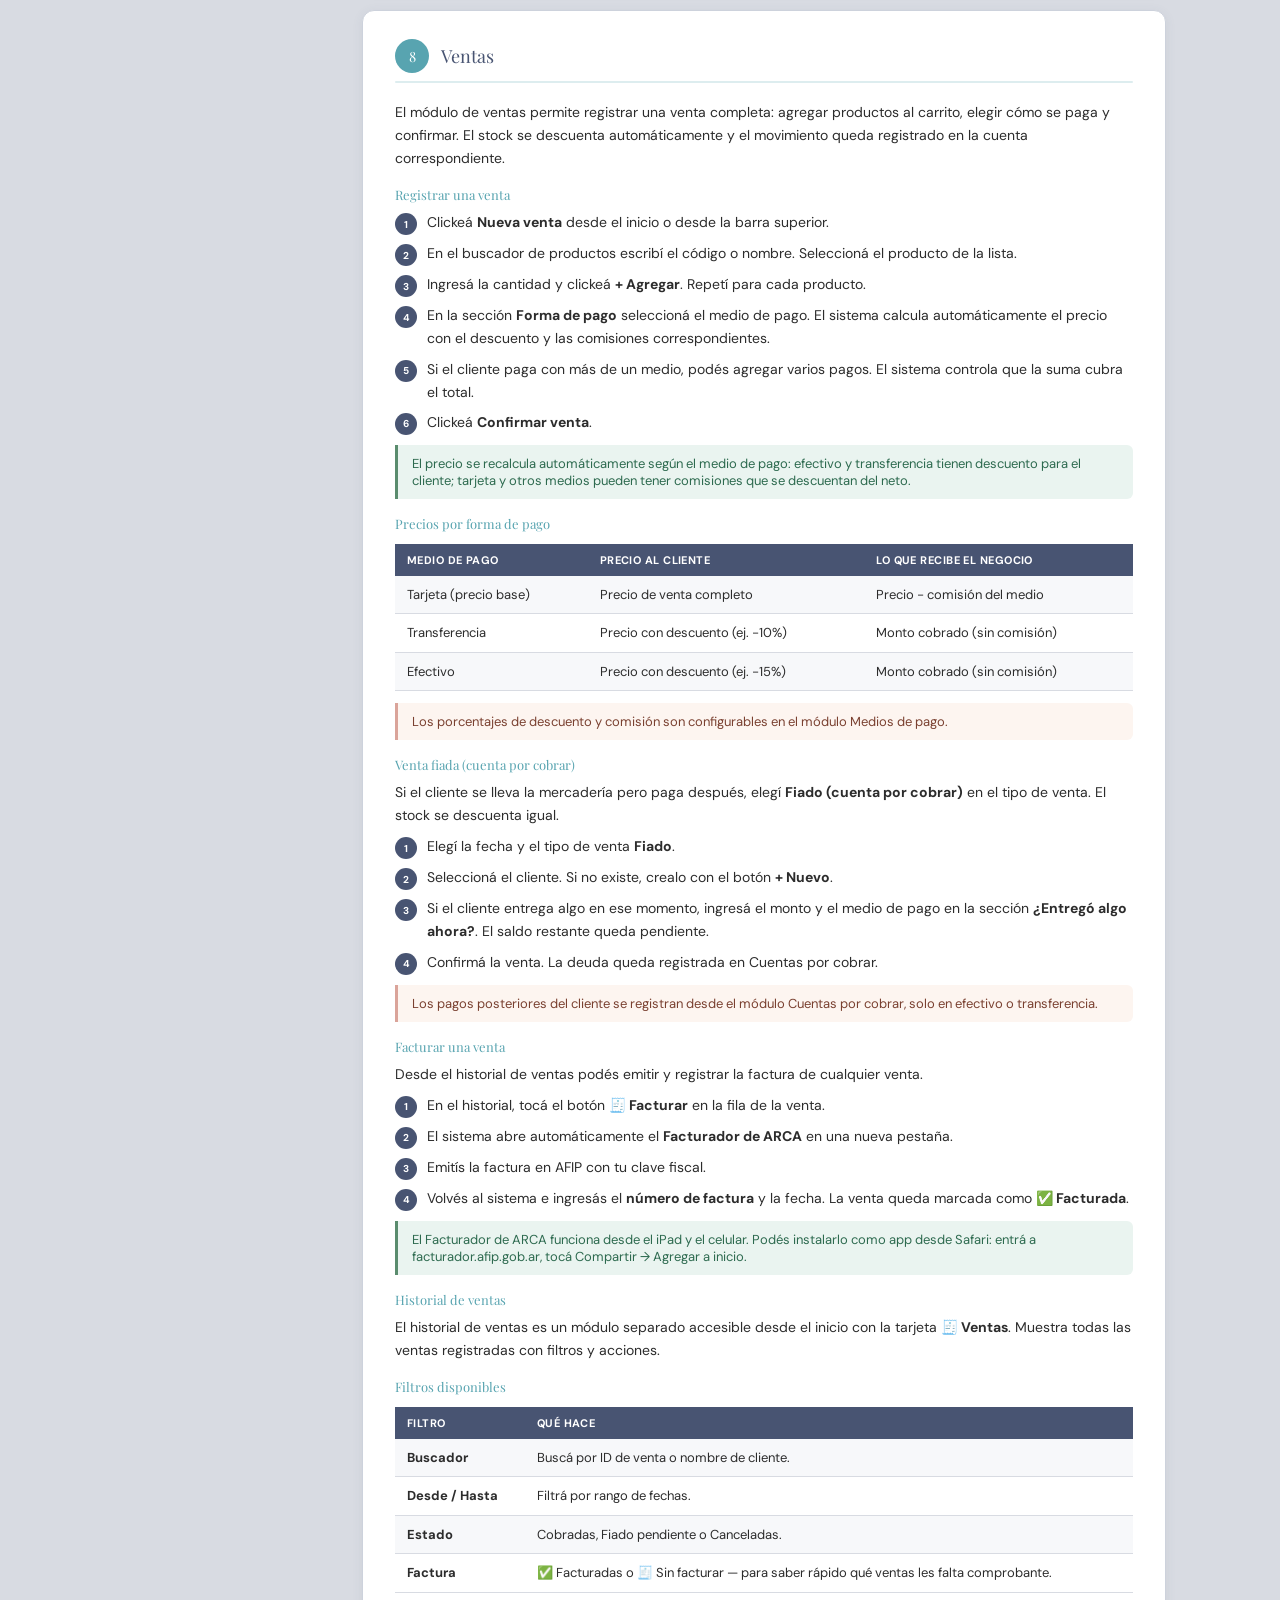
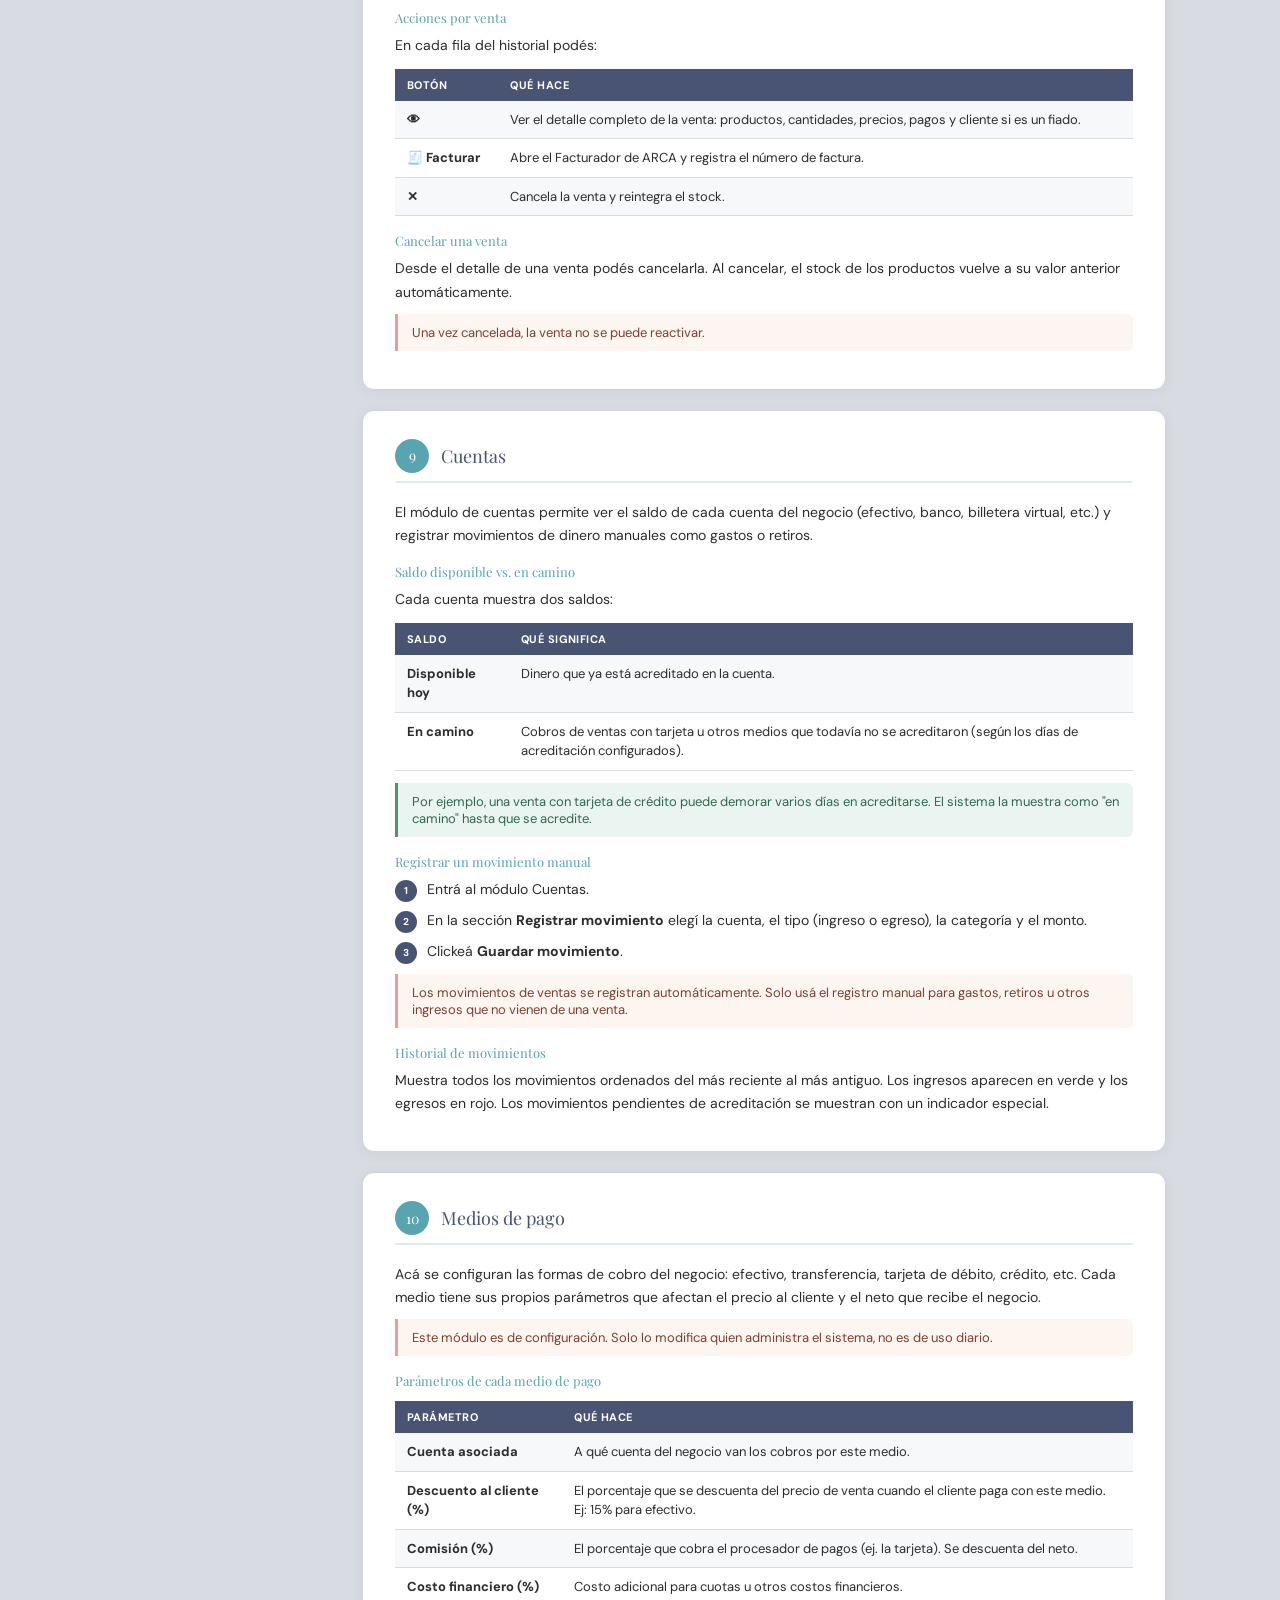
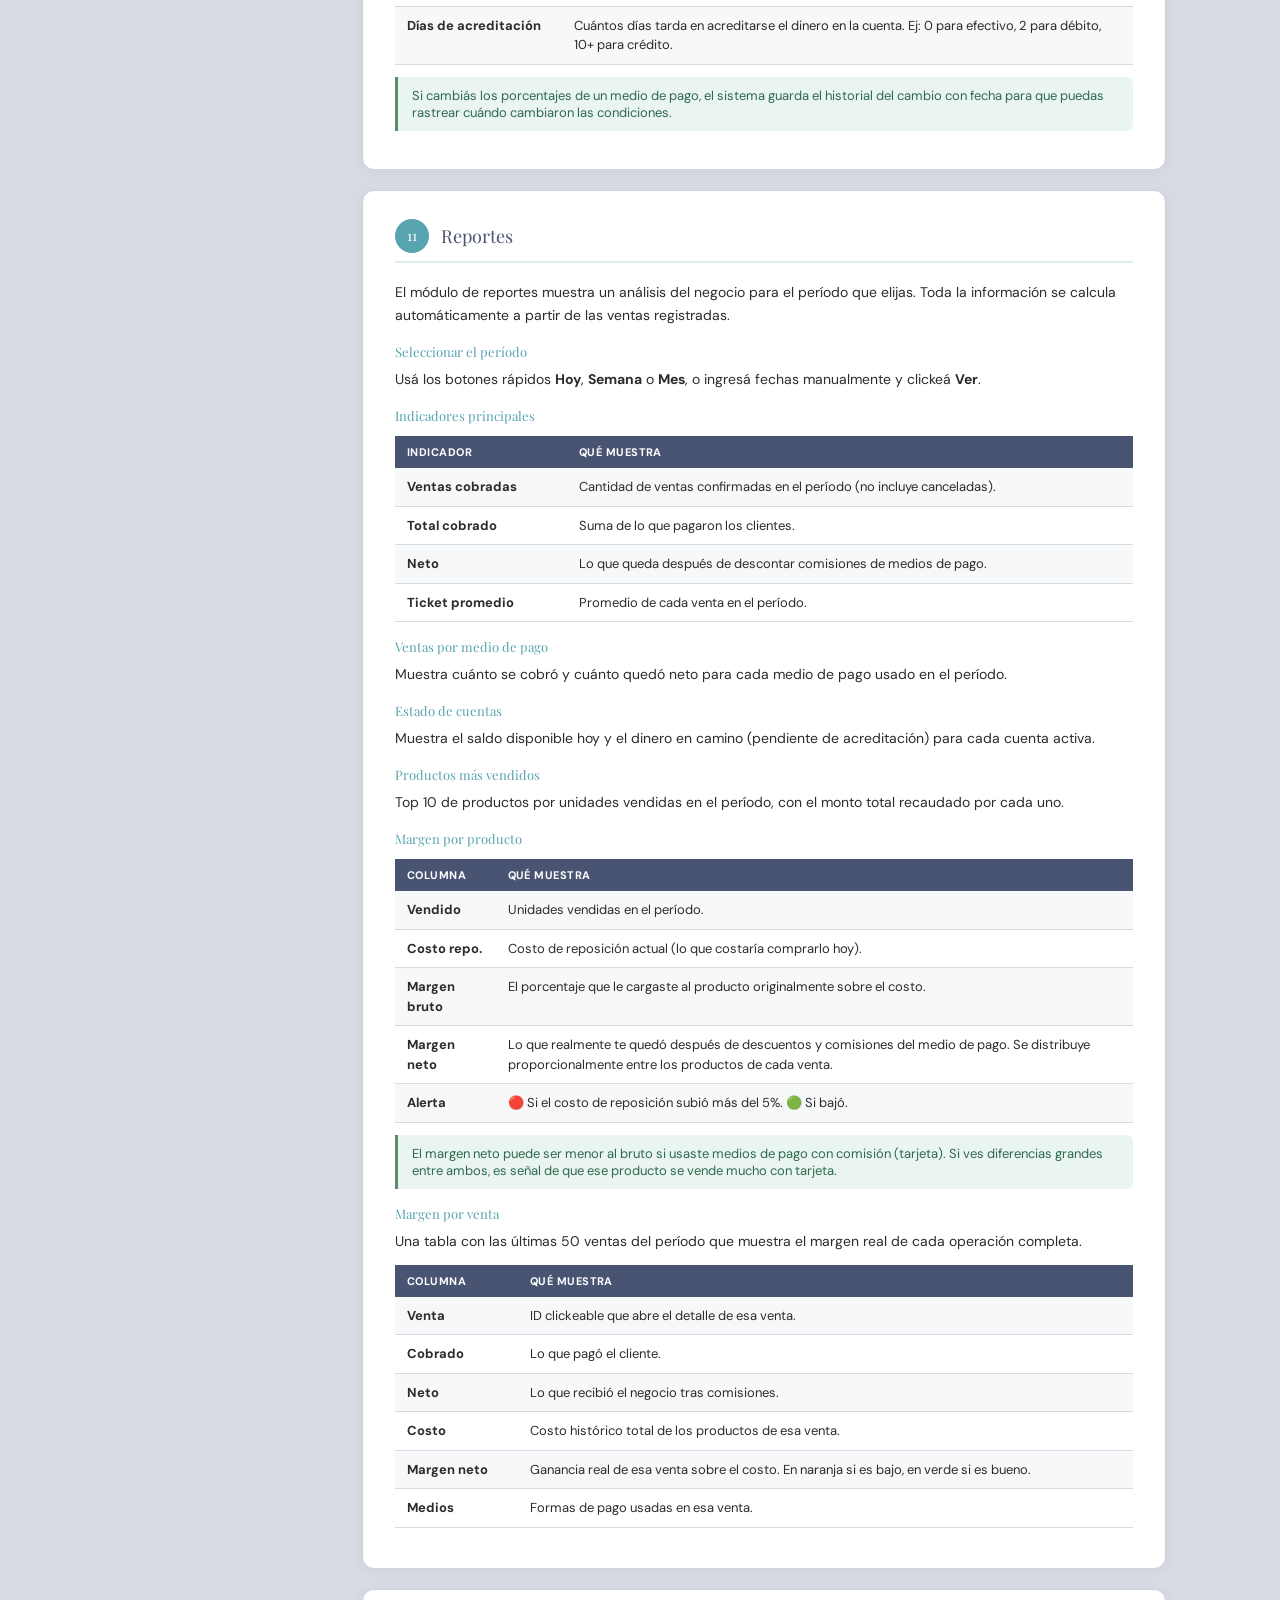
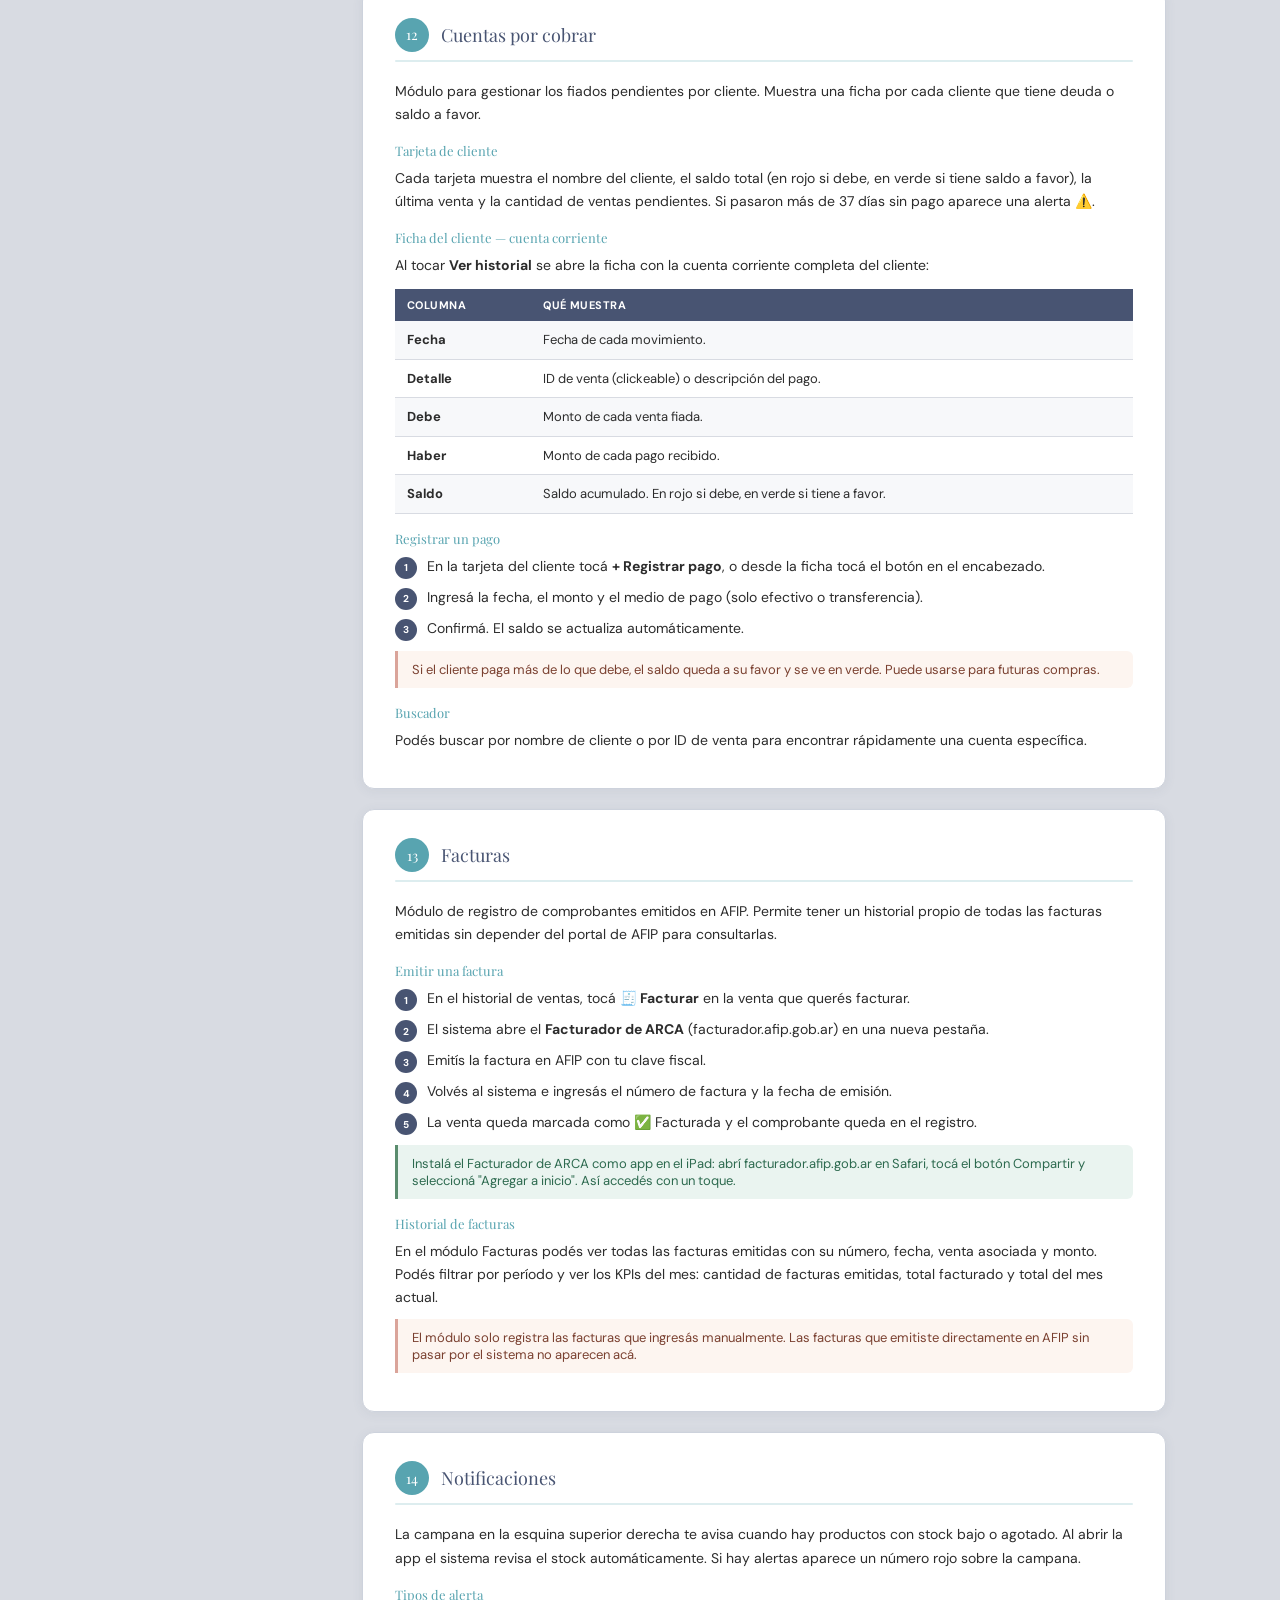
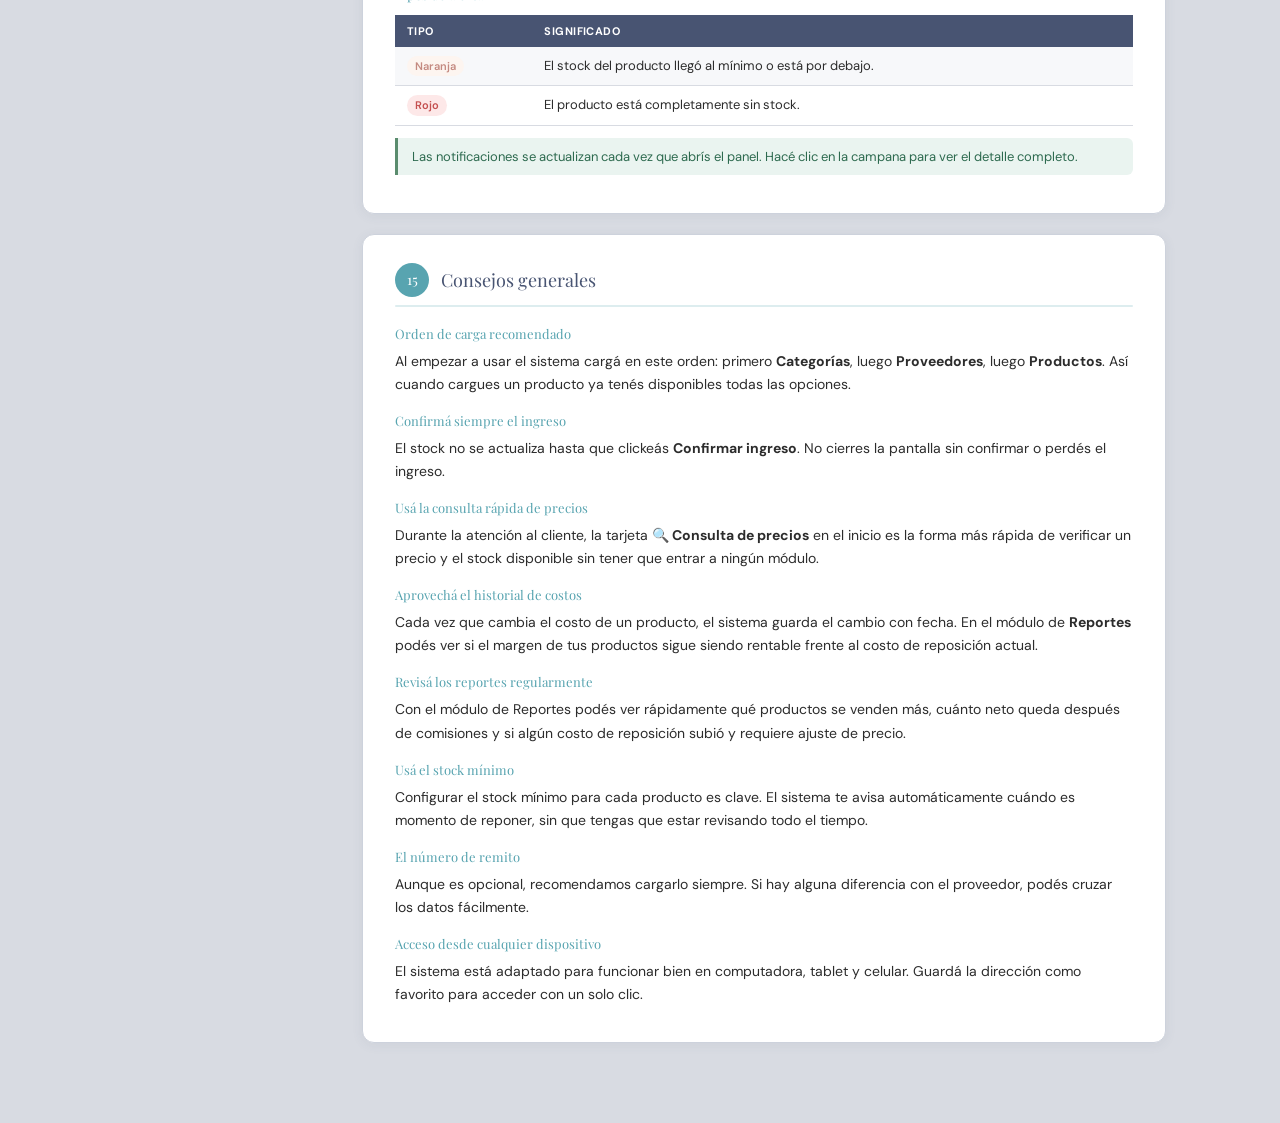
==== commit cbe3753c: "Add files via upload" ====
--- a/manual.html
+++ b/manual.html
@@ -201,6 +201,7 @@
         <tr><th>Tarjeta</th><th>Qué hace</th></tr>
         <tr><td><strong>📦 Ingresos</strong></td><td>Registrá la entrada de mercadería y actualizá el stock.</td></tr>
         <tr><td><strong>📊 Stock</strong></td><td>Visualizá el inventario completo con precios y alertas.</td></tr>
+        <tr><td><strong>🧾 Ventas</strong></td><td>Historial completo de ventas con filtros por fecha, estado, facturación y buscador por cliente o ID.</td></tr>
         <tr><td><strong>📈 Reportes</strong></td><td>Analizá ventas, márgenes y estado de cuentas por período.</td></tr>
       </table>
       <div class="sub-title">Catálogo</div>
@@ -394,7 +395,23 @@
       <div class="tip">El Facturador de ARCA funciona desde el iPad y el celular. Podés instalarlo como app desde Safari: entrá a facturador.afip.gob.ar, tocá Compartir → Agregar a inicio.</div>
 
       <div class="sub-title">Historial de ventas</div>
-      <p>En la parte inferior del módulo está el historial con todas las ventas registradas. Podés filtrar por fecha y por estado (cobrada, fiado pendiente, cancelada). Al hacer clic en una venta podés ver el detalle completo.</p>
+      <p>El historial de ventas es un módulo separado accesible desde el inicio con la tarjeta <strong>🧾 Ventas</strong>. Muestra todas las ventas registradas con filtros y acciones.</p>
+      <div class="sub-title">Filtros disponibles</div>
+      <table>
+        <tr><th>Filtro</th><th>Qué hace</th></tr>
+        <tr><td><strong>Buscador</strong></td><td>Buscá por ID de venta o nombre de cliente.</td></tr>
+        <tr><td><strong>Desde / Hasta</strong></td><td>Filtrá por rango de fechas.</td></tr>
+        <tr><td><strong>Estado</strong></td><td>Cobradas, Fiado pendiente o Canceladas.</td></tr>
+        <tr><td><strong>Factura</strong></td><td>✅ Facturadas o 🧾 Sin facturar — para saber rápido qué ventas les falta comprobante.</td></tr>
+      </table>
+      <div class="sub-title">Acciones por venta</div>
+      <p>En cada fila del historial podés:</p>
+      <table>
+        <tr><th>Botón</th><th>Qué hace</th></tr>
+        <tr><td><strong>👁</strong></td><td>Ver el detalle completo de la venta: productos, cantidades, precios, pagos y cliente si es un fiado.</td></tr>
+        <tr><td><strong>🧾 Facturar</strong></td><td>Abre el Facturador de ARCA y registra el número de factura.</td></tr>
+        <tr><td><strong>✕</strong></td><td>Cancela la venta y reintegra el stock.</td></tr>
+      </table>
 
       <div class="sub-title">Cancelar una venta</div>
       <p>Desde el detalle de una venta podés cancelarla. Al cancelar, el stock de los productos vuelve a su valor anterior automáticamente.</p>
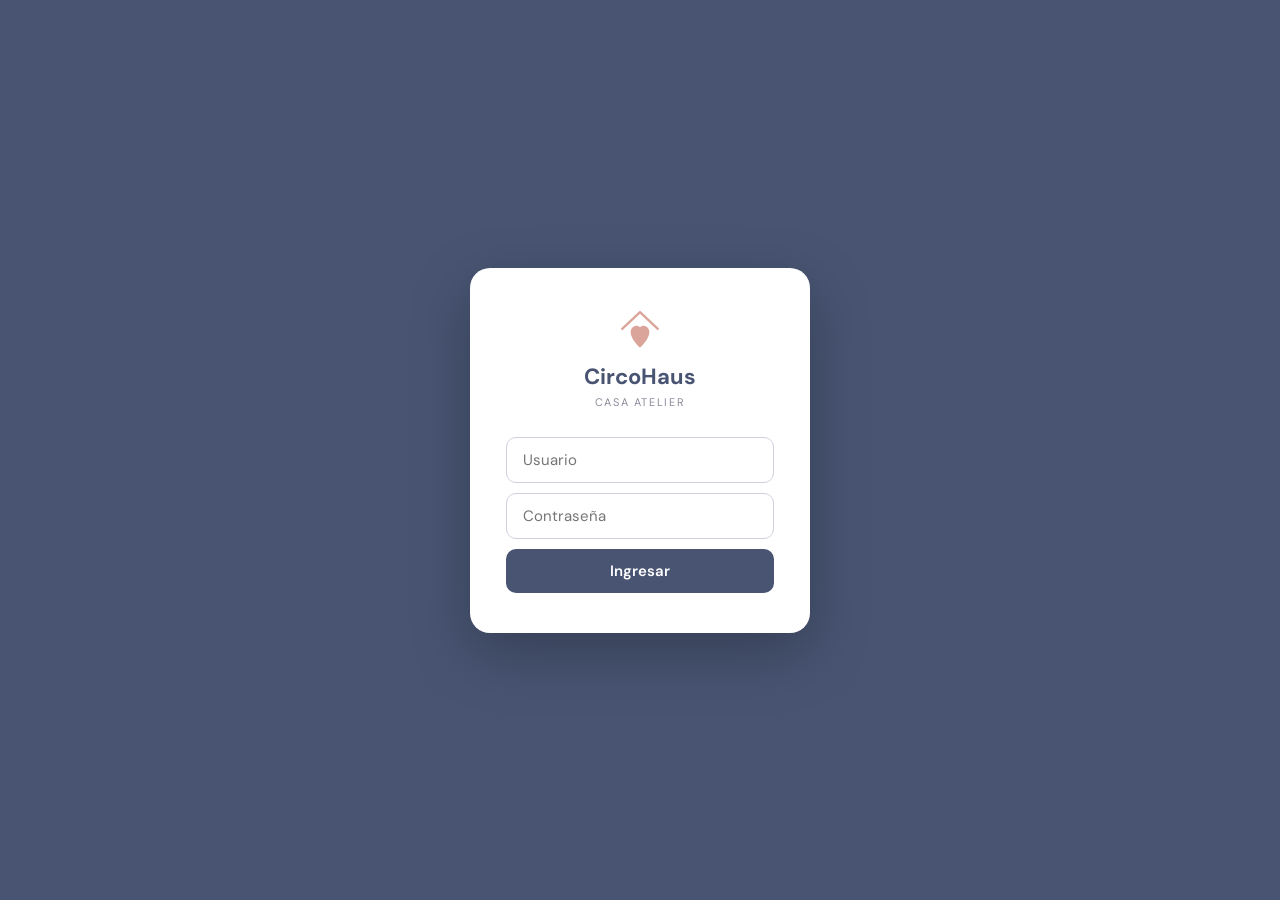
==== commit bd11180a: "Replace outdated manual with role-specific in-app guides" ====
--- a/manual.html
+++ b/manual.html
@@ -2,6 +2,8 @@
 <html lang="es">
 <head>
 <meta charset="UTF-8">
+<meta http-equiv="refresh" content="0;url=index.html#/instructivos">
+<script>location.replace('index.html#/instructivos')</script>
 <meta name="viewport" content="width=device-width, initial-scale=1.0">
 <title>Manual de Gestión — CircoHaus</title>
 <link href="https://fonts.googleapis.com/css2?family=Playfair+Display:wght@400;600;700&family=DM+Sans:wght@300;400;500&display=swap" rel="stylesheet">
